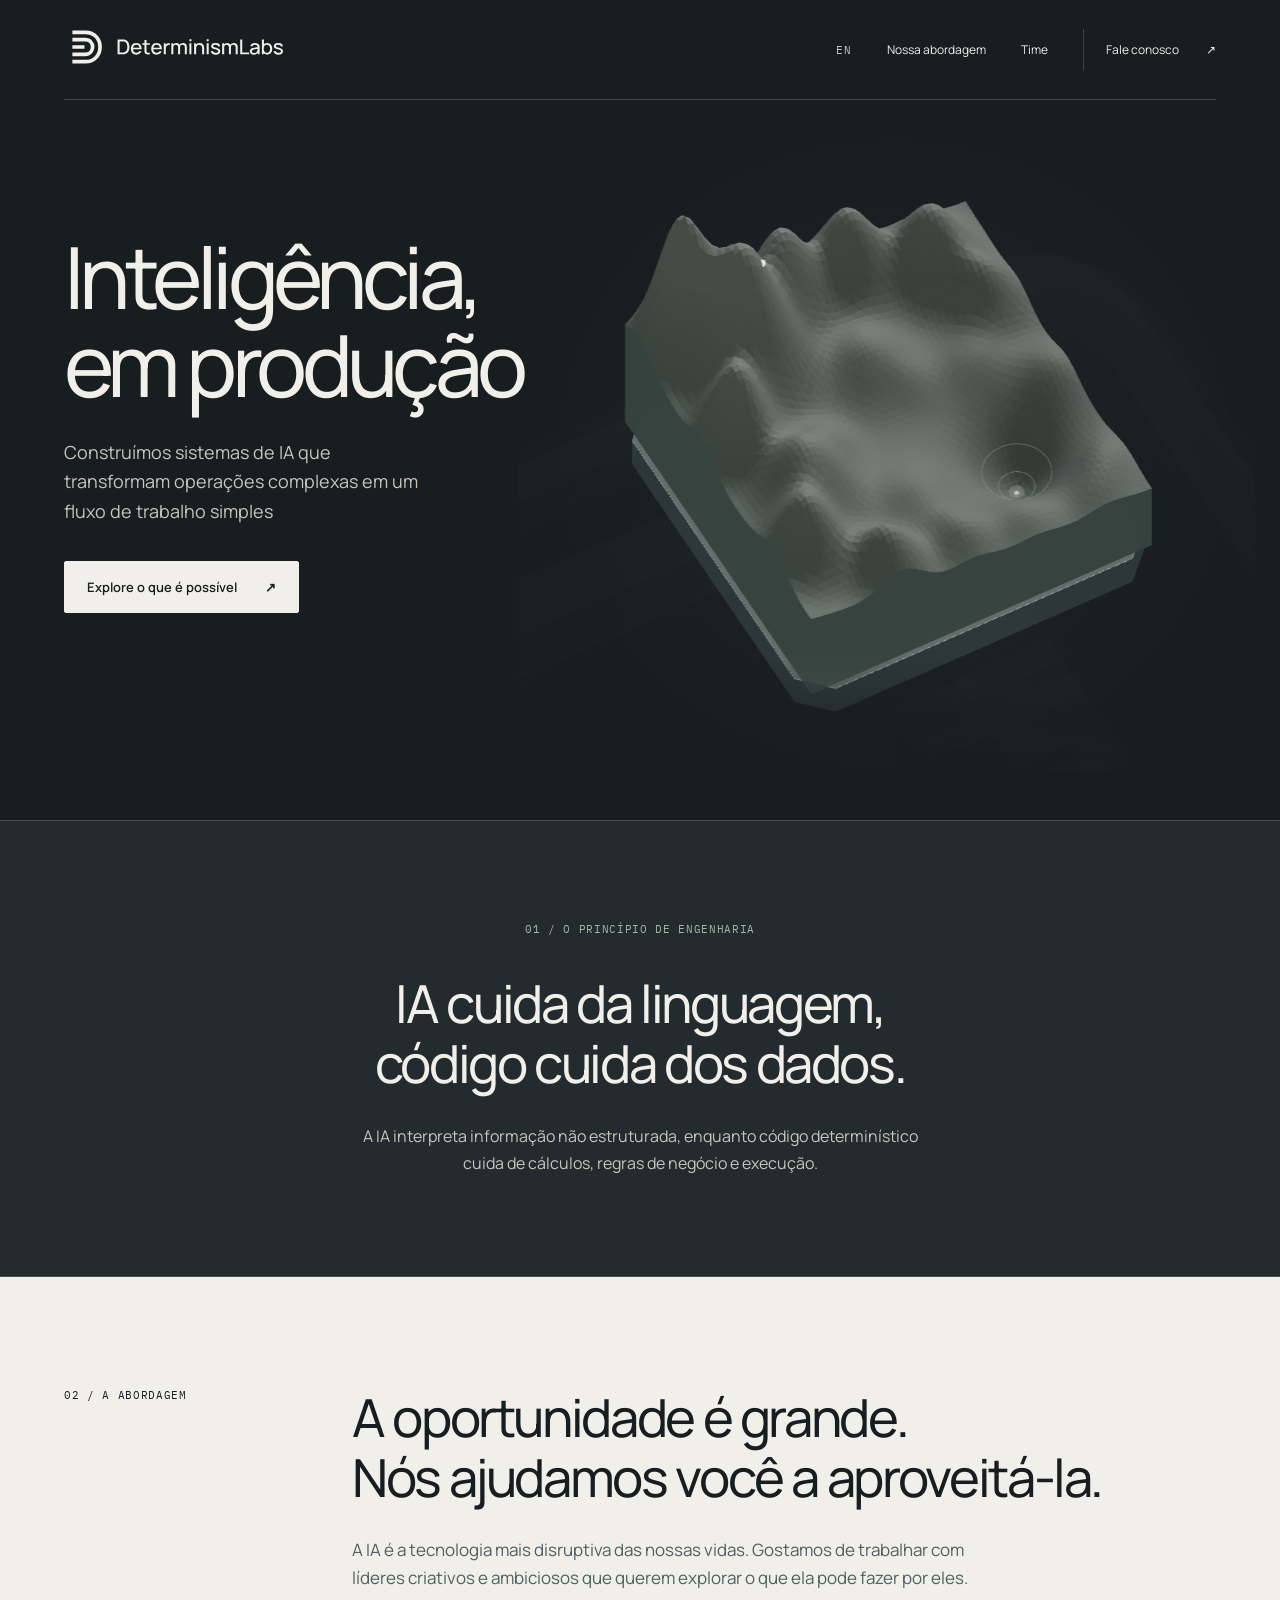
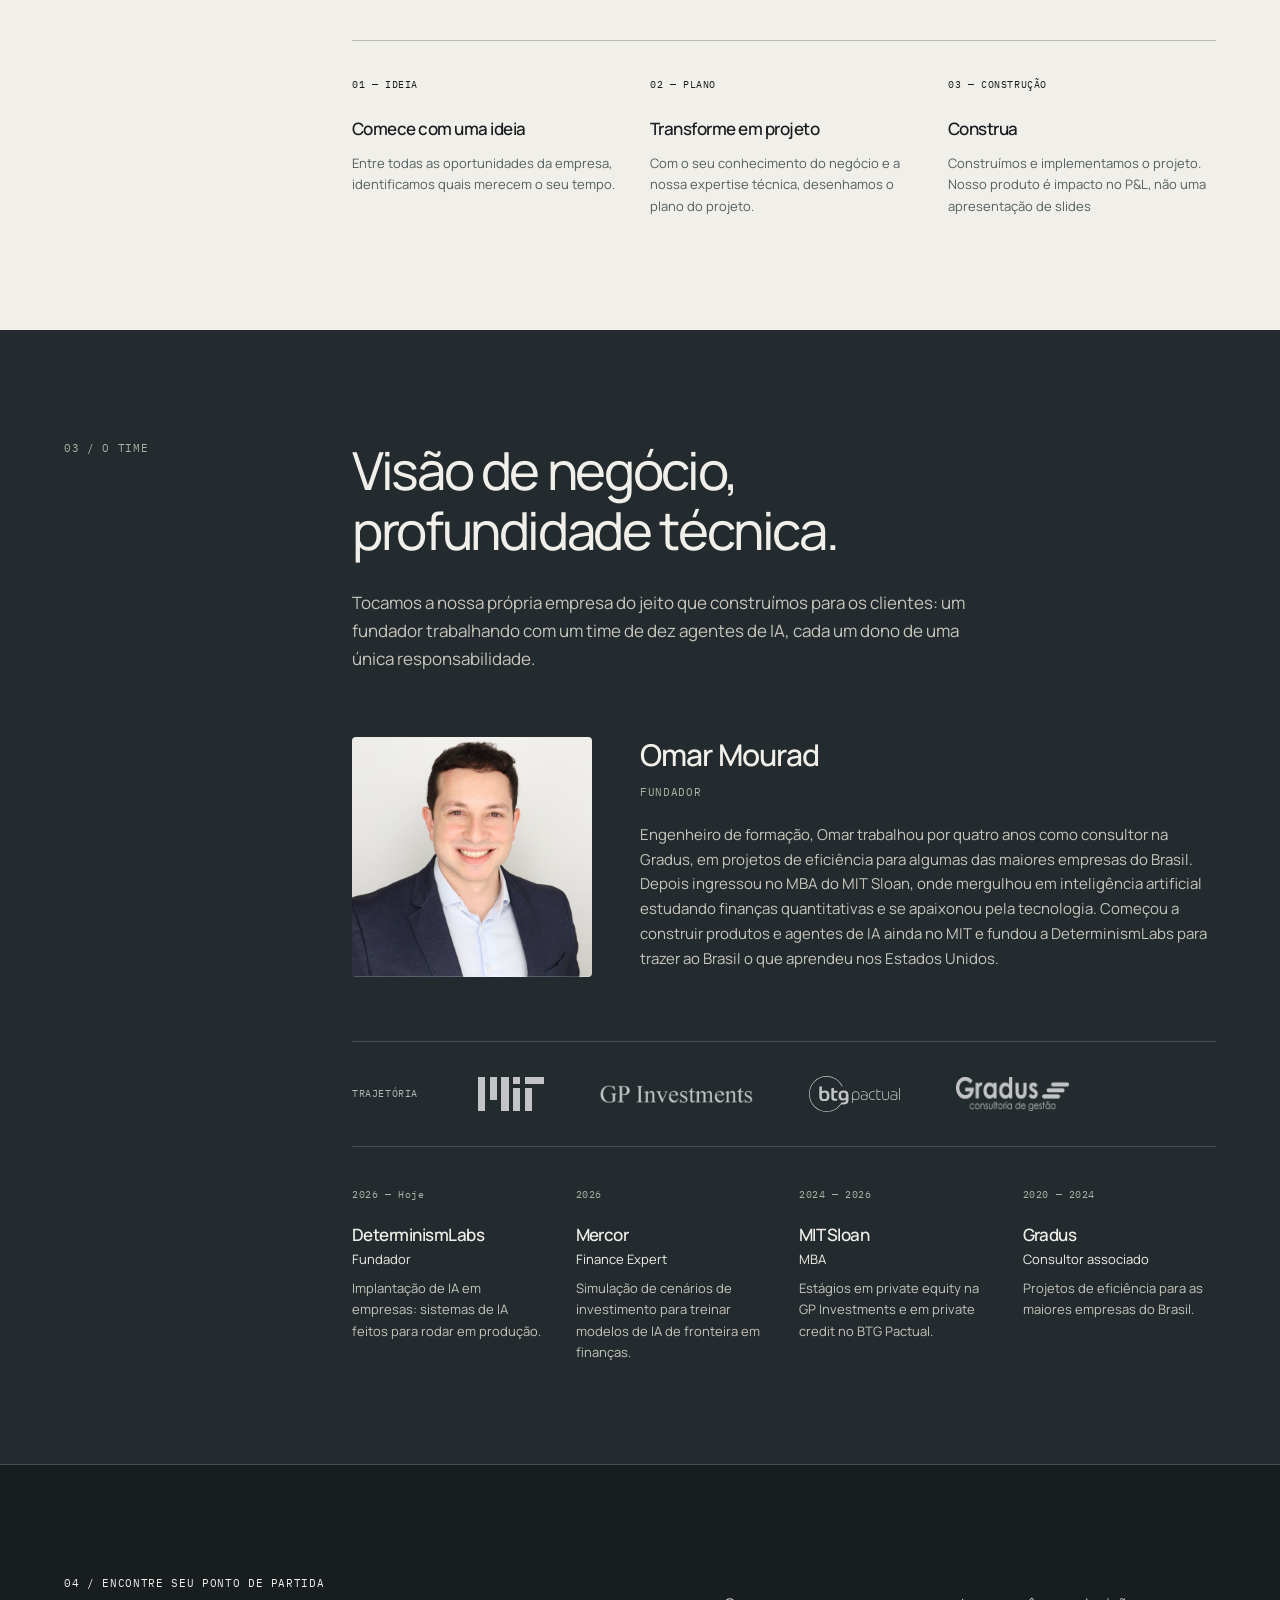
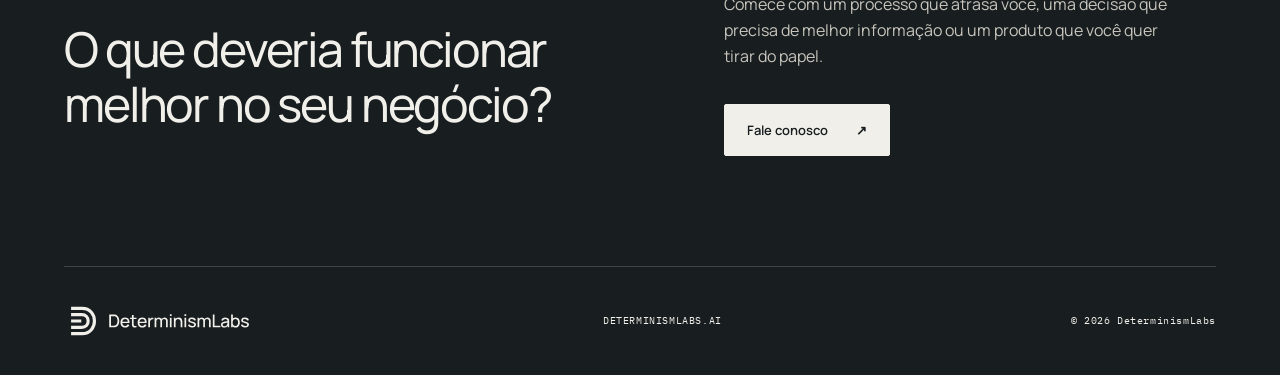
==== pt/index.html @ 41a6fe93 "Remove model provider names from the Mercor entry Co-Authored-By: Claude Opus 5.5 <noreply@anthropic" ====
<!doctype html><html lang="pt-BR"><head><meta charset="utf-8"><meta name="viewport" content="width=device-width,initial-scale=1"><meta http-equiv="Content-Security-Policy" content="default-src 'self'; script-src 'self'; style-src 'self'; img-src 'self' data:; font-src 'self'; connect-src 'self' https://api.web3forms.com; form-action 'self' https://api.web3forms.com; base-uri 'none'; object-src 'none'; frame-ancestors 'none'"><meta name="referrer" content="strict-origin-when-cross-origin"><title>DeterminismLabs</title><meta name="description" content="A DeterminismLabs constrói sistemas de IA que transformam operações complexas em um fluxo de trabalho simples."><link rel="icon" href="../assets/logos/favicon.svg"><link rel="stylesheet" href="../assets/brand.css"><link rel="stylesheet" href="../assets/concept.css"><link rel="stylesheet" href="../assets/contact.css"><link rel="canonical" href="https://determinismlabs.ai/pt/"><link rel="alternate" hreflang="en" href="https://determinismlabs.ai/"><link rel="alternate" hreflang="pt-BR" href="https://determinismlabs.ai/pt/"><link rel="alternate" hreflang="x-default" href="https://determinismlabs.ai/"><script src="../assets/lang.js"></script></head><body>
<a href="#main" class="skip">Pular para o conteúdo</a><header class="nav"><a href="/pt/" aria-label="Página inicial da DeterminismLabs"><img class="logo" src="../assets/logos/wordmark-chalk.svg" alt="DeterminismLabs"></a><nav aria-label="Principal"><a href="/" class="lang" data-lang="en" hreflang="en" lang="en" aria-label="English">EN</a><a href="#approach">Nossa abordagem</a><a href="#team">Time</a><a href="mailto:contact@determinismlabs.ai" class="nav-cta" data-contact-open>Fale conosco <span>↗</span></a></nav></header>
<main id="main"><section class="hero"><div class="hero-copy"><h1>Inteligência,<br>em produção</h1><p>Construímos sistemas de IA que transformam operações complexas em um fluxo de trabalho simples</p><a class="button" href="#approach">Explore o que é possível <span>↗</span></a></div><div class="sculpture"><canvas id="system" role="img" aria-label="Uma máquina integrada, com estrutura contínua, coletor compartilhado e canais em camadas, se abre em três demonstrações de processamento: um caminho contínuo de descida por uma cadeia de montanhas densa até uma bacia mínima rebaixada e destacada, três entradas combinadas em um resultado e quatro registros validados em três registros prontos e uma exceção para revisão. O tour de 35 segundos se repete continuamente."></canvas><noscript><img src="../assets/system-poster.svg" alt="Sistema conectado de caminhos aninhados" class="poster"></noscript></div></section>
<section class="principle" id="principle"><div class="eyebrow">01 / O princípio de engenharia</div><h2>IA cuida da linguagem,<br>código cuida dos dados.</h2><p>A IA interpreta informação não estruturada, enquanto código determinístico cuida de cálculos, regras de negócio e execução.</p></section>
<section class="intro" id="approach"><div class="eyebrow">02 / A abordagem</div><div><h2>A oportunidade é grande.<br>Nós ajudamos você a aproveitá-la.</h2><p>A IA é a tecnologia mais disruptiva das nossas vidas. Gostamos de trabalhar com líderes criativos e ambiciosos que querem explorar o que ela pode fazer por eles.</p><div class="steps"><article><span class="mono">01 — IDEIA</span><h3>Comece com uma ideia</h3><p>Entre todas as oportunidades da empresa, identificamos quais merecem o seu tempo.</p></article><article><span class="mono">02 — PLANO</span><h3>Transforme em projeto</h3><p>Com o seu conhecimento do negócio e a nossa expertise técnica, desenhamos o plano do projeto.</p></article><article><span class="mono">03 — CONSTRUÇÃO</span><h3>Construa</h3><p>Construímos e implementamos o projeto. Nosso produto é impacto no P&amp;L, não uma apresentação de slides</p></article></div></div></section>

<section class="team" id="team"><div class="eyebrow">03 / O time</div><div><h2>Visão de negócio,<br>profundidade técnica.</h2><p class="team-lead">Tocamos a nossa própria empresa do jeito que construímos para os clientes: um fundador trabalhando com um time de dez agentes de IA, cada um dono de uma única responsabilidade.</p><div class="founder"><img src="../assets/team/omar-mourad.jpg" alt="Foto de Omar Mourad" width="640" height="640" loading="lazy"><div><h3>Omar Mourad</h3><span class="mono">Fundador</span><p>Engenheiro de formação, Omar trabalhou por quatro anos como consultor na Gradus, em projetos de eficiência para algumas das maiores empresas do Brasil. Depois ingressou no MBA do MIT Sloan, onde mergulhou em inteligência artificial estudando finanças quantitativas e se apaixonou pela tecnologia. Começou a construir produtos e agentes de IA ainda no MIT e fundou a DeterminismLabs para trazer ao Brasil o que aprendeu nos Estados Unidos.</p></div></div><div class="logos"><span class="mono">Trajetória</span><img class="mit" src="../assets/team/mit.svg" alt="MIT" loading="lazy"><img class="gp" src="../assets/team/gp-investments.png" alt="GP Investments" loading="lazy"><img class="btg" src="../assets/team/btg-pactual.svg" alt="BTG Pactual" loading="lazy"><img class="gradus" src="../assets/team/gradus.png" alt="Gradus" loading="lazy"></div><ol class="career"><li><span class="mono">2026 — Hoje</span><h4>DeterminismLabs</h4><span class="role">Fundador</span><p>Implantação de IA em empresas: sistemas de IA feitos para rodar em produção.</p></li><li><span class="mono">2026</span><h4>Mercor</h4><span class="role">Finance Expert</span><p>Simulação de cenários de investimento para treinar modelos de IA de fronteira em finanças.</p></li><li><span class="mono">2024 — 2026</span><h4>MIT Sloan</h4><span class="role">MBA</span><p>Estágios em private equity na GP Investments e em private credit no BTG Pactual.</p></li><li><span class="mono">2020 — 2024</span><h4>Gradus</h4><span class="role">Consultor associado</span><p>Projetos de eficiência para as maiores empresas do Brasil.</p></li></ol></div></section>
<section class="opportunity" id="opportunity"><div><div class="eyebrow">04 / Encontre seu ponto de partida</div><h2>O que deveria funcionar<br>melhor no seu negócio?</h2></div><div><p>Comece com um processo que atrasa você, uma decisão que precisa de melhor informação ou um produto que você quer tirar do papel.</p><a class="button" href="mailto:contact@determinismlabs.ai" data-contact-open>Fale conosco <span>↗</span></a></div></section></main>
<dialog id="contact" class="contact" aria-labelledby="contact-title"><div class="contact-inner"><div class="contact-head"><div><span class="eyebrow">Fale conosco</span><h2 id="contact-title">Conte o que deveria<br>funcionar melhor.</h2></div><button type="button" class="contact-close" data-contact-close aria-label="Fechar">×</button></div><p>Descreva o processo, a decisão ou o produto que você tem em mente. Respondemos de contact@determinismlabs.ai em até dois dias úteis.</p><form action="https://api.web3forms.com/submit" method="POST" novalidate data-sending="Enviando…" data-error="Algo deu errado. Escreva diretamente para contact@determinismlabs.ai."><input type="hidden" name="access_key" value="a11fddf4-00a5-453a-812e-54a4db5dd188"><input type="hidden" name="subject" value="Nova mensagem do site determinismlabs.ai"><input type="hidden" name="from_name" value="Site DeterminismLabs"><input type="hidden" name="language" value="pt-BR"><input class="hp" type="text" name="botcheck" tabindex="-1" autocomplete="off" aria-hidden="true"><div class="row"><label><span class="mono">Nome</span><input type="text" name="name" required autocomplete="name" placeholder="Seu nome"></label><label><span class="mono">E-mail</span><input type="email" name="email" required autocomplete="email" placeholder="voce@empresa.com"></label></div><label><span class="mono">Empresa</span><input type="text" name="company" required autocomplete="organization" placeholder="Empresa"></label><label><span class="mono">Mensagem</span><textarea name="message" required placeholder="O que deveria funcionar melhor no seu negócio?"></textarea></label><p class="contact-status" role="status" aria-live="polite"></p><div class="contact-actions"><button type="submit" class="button">Enviar mensagem <span>↗</span></button><span class="contact-alt">ou escreva para <a href="mailto:contact@determinismlabs.ai">contact@determinismlabs.ai</a></span></div></form><div class="contact-done"><p>Obrigado. Sua mensagem está a caminho de contact@determinismlabs.ai e responderemos em até dois dias úteis.</p><button type="button" class="button" data-contact-close>Fechar <span>↗</span></button></div></div></dialog>
<footer><img src="../assets/logos/wordmark-chalk.svg" alt="DeterminismLabs" class="logo"><div class="mono">DETERMINISMLABS.AI</div><span class="mono">© 2026 DeterminismLabs</span></footer><script src="../assets/motion-timeline.js"></script><script src="../assets/motion-process.js"></script><script src="../assets/motion-renderer.js"></script><script src="../assets/motion.js"></script><script src="../assets/contact.js"></script></body></html>
---- assets/brand.css ----
@font-face{font-family:Manrope;src:url(fonts/Manrope.ttf) format('truetype');font-weight:200 800;font-display:swap}@font-face{font-family:'IBM Plex Mono';src:url(fonts/IBMPlexMono-Regular.ttf) format('truetype');font-weight:400;font-display:swap}
:root{--graphite:#181d20;--carbon:#242b2e;--chalk:#f0efe9;--stone:#c7c5bc;--sage:#a7b4a4;--muted:#aeb6b6;--line:rgba(240,239,233,.18)}*{box-sizing:border-box}html{scroll-behavior:smooth}body{margin:0;font-family:Manrope,Arial,sans-serif}a{color:inherit}button,input{font:inherit}button,a{-webkit-tap-highlight-color:transparent}button{cursor:pointer}button:focus-visible,a:focus-visible,input:focus-visible{outline:2px solid #a7b4a4;outline-offset:5px}.mono,.eyebrow{font-family:'IBM Plex Mono',monospace;font-size:11px;line-height:1.5;letter-spacing:.06em}.eyebrow{text-transform:uppercase}p{line-height:1.65}.muted{color:var(--muted)}.logo{width:225px;height:auto}.button{display:inline-flex;align-items:center;justify-content:space-between;gap:28px;text-decoration:none;padding:16px 22px;background:var(--chalk);color:var(--graphite);border:1px solid var(--chalk);border-radius:2px;font-size:13px;font-weight:600}.button.outline{background:transparent;color:inherit;border-color:var(--line)}.button:hover{background:var(--sage);color:var(--graphite)}.skip{position:absolute;left:16px;top:-100px;z-index:50;background:var(--chalk);color:var(--graphite);padding:16px}.skip:focus{top:12px}@media(prefers-reduced-motion:reduce){html{scroll-behavior:auto}*,*:before,*:after{animation:none!important;transition:none!important}}
---- assets/concept.css ----
body{background:var(--graphite);color:var(--chalk)}.nav{height:100px;margin:0 5%;display:flex;align-items:center;justify-content:space-between;border-bottom:1px solid var(--line);gap:20px}.nav nav{display:flex;align-items:center;gap:35px;font-size:12px}.nav a{text-decoration:none}.nav-cta{padding:12px 0 12px 22px;border-left:1px solid var(--line)}.nav-cta span{margin-left:25px}.hero{position:relative;min-height:720px;display:grid;grid-template-columns:44% 56%;padding:0 5%}.hero-copy{padding-top:100px;z-index:2;pointer-events:none}.hero-copy a{pointer-events:auto}h1{font-size:clamp(60px,6.7vw,106px);line-height:1.03;font-weight:450;letter-spacing:-.065em;margin:33px 0 28px}.hero-copy p{font-size:18px;max-width:365px;color:var(--stone);margin:0 0 34px}.sculpture{position:relative;min-width:0;height:690px;margin-right:-6%;margin-left:-8%;align-self:center}canvas{width:100%;height:100%;display:block}.poster{width:100%;position:absolute;inset:0}.intro{padding:110px 5% 100px;background:var(--chalk);color:var(--graphite);display:grid;grid-template-columns:25% 75%;gap:0}.intro h2,.section-top h2,.principle h2,.opportunity h2{font-size:clamp(36px,4.1vw,60px);line-height:1.15;letter-spacing:-.045em;font-weight:450;margin:0}.intro>div>p{max-width:650px;color:#535e60;font-size:17px;margin:28px 0 48px}.steps{display:grid;grid-template-columns:repeat(3,1fr);gap:30px;border-top:1px solid #b8bcb7;padding-top:30px}.steps h3{font-size:17px;font-weight:550;margin:24px 0 12px;letter-spacing:-.03em}.steps p{font-size:13px;color:#535e60}.steps .mono{font-size:10px}.possibilities{padding:100px 5%;}.section-top{display:grid;grid-template-columns:25% 75%;margin-bottom:70px}.usecases{display:grid;grid-template-columns:repeat(3,1fr)}.usecases article{padding:0 36px;border-left:1px solid var(--line)}.usecases article:first-child{padding-left:0;border:0}.usecases h3{font-size:36px;font-weight:450;letter-spacing:-.045em;line-height:1.15;margin:36px 0 20px}.usecases p{font-size:15px;color:var(--stone);max-width:290px}.example{border-top:1px solid var(--line);padding-top:24px;margin-top:35px}.example .mono{font-size:10px;color:var(--sage)}.example p{font-size:12px}.principle{padding:100px 15%;text-align:center;background:var(--carbon);border-top:1px solid var(--line);border-bottom:1px solid var(--line)}.principle .eyebrow{margin-bottom:35px;color:var(--sage)}.principle p{max-width:580px;margin:30px auto 0;color:var(--stone)}.opportunity{padding:110px 5%;display:grid;grid-template-columns:1.2fr 1fr;gap:70px}.opportunity h2{font-size:48px;margin-top:30px}.opportunity p{color:var(--stone);max-width:460px}.opportunity .button{margin-top:18px}footer{margin:0 5%;padding:35px 0;display:flex;justify-content:space-between;align-items:center;border-top:1px solid var(--line)}footer .mono{font-size:10px}footer a{text-decoration:none}footer .logo{width:190px}@media(min-width:1500px){.hero{min-height:840px}.sculpture{height:800px}.hero-copy{padding-top:150px}}@media(max-width:900px){.nav nav{gap:20px}.nav nav>a:not(.nav-cta):not(.lang){display:none}.hero{min-height:0;grid-template-columns:1fr;padding-top:45px;padding-bottom:20px}.hero-copy{padding-top:10px}.hero-copy p{max-width:450px}.sculpture{margin:-15px -5% 0;height:580px}.hero-copy h1{font-size:76px}.intro,.section-top{grid-template-columns:1fr;gap:35px}.steps{gap:24px}.opportunity{gap:35px}.opportunity h2{font-size:38px}.usecases article{padding:0 22px}}@media(max-width:600px){.nav{height:80px}.nav .logo{width:180px}.nav-cta{font-size:10px;padding-left:12px}.nav-cta span{display:none}.hero{padding-top:35px}.hero-copy h1{font-size:60px;margin-top:26px}.hero-copy p{font-size:17px;max-width:340px}.sculpture{height:460px;margin-top:15px}.intro,.possibilities,.principle,.opportunity{padding:65px 6%}.steps,.usecases,.opportunity{grid-template-columns:1fr}.steps article{border-bottom:1px solid #c7c5bc;padding-bottom:15px}.usecases article,.usecases article:first-child{padding:35px 0;border-left:0;border-top:1px solid var(--line)}.usecases h3{margin-top:22px}.usecases p{max-width:100%}.example{margin-top:20px}.section-top{margin-bottom:40px}.principle{text-align:left}.opportunity h2{font-size:38px}.opportunity{gap:15px}footer{flex-wrap:wrap;gap:25px}footer>.mono{display:none}}
@media(max-width:600px){.hero-copy h1{font-size:clamp(46px,15vw,60px)}}@media(max-width:360px){.nav .logo{width:150px}.nav{gap:10px}.nav-cta{padding-left:10px}}



.nav .lang{font-family:"IBM Plex Mono",monospace;font-size:11px;letter-spacing:.08em;color:var(--stone);padding:6px 0}.nav .lang:hover{color:var(--chalk)}

.team{padding:110px 5% 100px;background:var(--carbon);display:grid;grid-template-columns:25% 75%;border-bottom:1px solid var(--line)}.team>.eyebrow{color:var(--sage)}.team h2{font-size:clamp(36px,4.1vw,60px);line-height:1.15;letter-spacing:-.045em;font-weight:450;margin:0}.team-lead{max-width:650px;color:var(--stone);font-size:17px;margin:28px 0 64px}.founder{display:grid;grid-template-columns:240px 1fr;gap:48px;align-items:start}.founder img{width:100%;height:auto;aspect-ratio:1;object-fit:cover;border-radius:4px;display:block}.founder h3{font-size:30px;font-weight:550;letter-spacing:-.03em;margin:0 0 6px;line-height:1.2}.founder .mono{color:var(--sage);text-transform:uppercase}.founder p{color:var(--stone);font-size:15px;max-width:620px;margin:22px 0 0}.logos{display:flex;align-items:center;gap:56px;flex-wrap:wrap;margin-top:64px;padding:34px 0;border-top:1px solid var(--line);border-bottom:1px solid var(--line)}.logos .mono{color:var(--muted);text-transform:uppercase;font-size:10px;margin-right:4px}.logos img{display:block;width:auto;filter:brightness(0) invert(1);opacity:.72;transition:opacity .2s}.logos img:hover{opacity:1}.logos .mit{height:34px}.logos .gp{height:18px}.logos .btg{height:36px}.logos .gradus{height:34px}.career{display:grid;grid-template-columns:repeat(4,1fr);gap:30px;list-style:none;margin:0;padding:34px 0 0}.career .mono{font-size:10px;color:var(--sage)}.career h4{font-size:17px;font-weight:550;letter-spacing:-.03em;margin:20px 0 4px}.career .role{display:block;font-size:13px;color:var(--chalk);margin-bottom:10px}.career p{font-size:13px;color:var(--stone);margin:0}
@media(max-width:900px){.team{grid-template-columns:1fr;gap:35px}.career{grid-template-columns:repeat(2,1fr)}.founder{grid-template-columns:200px 1fr;gap:32px}}
@media(max-width:600px){.team{padding:65px 6%}.team-lead{margin-bottom:40px}.founder{grid-template-columns:1fr;gap:24px}.founder img{width:180px}.logos{gap:28px 36px;margin-top:44px}.logos .mono{width:100%}.career{grid-template-columns:1fr;gap:0}.career li{border-bottom:1px solid var(--line);padding:18px 0}.career h4{margin-top:12px}}
---- assets/contact.css ----
.contact{border:1px solid var(--line);border-radius:2px;padding:0;background:var(--carbon);color:var(--chalk);width:min(560px,calc(100vw - 32px));max-height:calc(100vh - 32px);overflow:auto}
.contact::backdrop{background:rgba(24,29,32,.78);backdrop-filter:blur(2px)}
.contact-inner{padding:36px 40px 32px}
.contact-head{display:flex;justify-content:space-between;align-items:flex-start;gap:20px;margin-bottom:8px}
.contact h2{font-size:clamp(26px,3vw,32px);line-height:1.15;letter-spacing:-.045em;font-weight:450;margin:10px 0 8px}
.contact-inner>p{color:var(--stone);font-size:14px;margin:0 0 20px;max-width:420px}
.contact-close{background:transparent;border:1px solid var(--line);color:var(--chalk);width:40px;height:40px;border-radius:2px;font-size:18px;line-height:1;flex:none}
.contact-close:hover{background:var(--chalk);color:var(--graphite)}
.contact form{display:grid;gap:14px}
.contact .row{display:grid;grid-template-columns:1fr 1fr;gap:18px}
.contact label{display:grid;gap:8px}
.contact label .mono{font-size:10px;color:var(--stone);text-transform:uppercase}
.contact input,.contact textarea{width:100%;background:var(--graphite);color:var(--chalk);border:1px solid var(--line);border-radius:2px;padding:12px 14px;font-size:15px}
.contact textarea{min-height:110px;resize:vertical;font-family:inherit}
.contact input::placeholder,.contact textarea::placeholder{color:#7d8687}
.contact input:focus,.contact textarea:focus{border-color:var(--sage);outline:none}
.contact .hp{position:absolute;left:-9999px;width:1px;height:1px;overflow:hidden}
.contact-actions{display:flex;justify-content:space-between;align-items:center;gap:20px;flex-wrap:wrap;margin-top:6px}
.contact-actions .button{gap:40px}
.contact-actions .button[disabled]{opacity:.6;cursor:wait}
.contact-alt{font-size:12px;color:var(--stone)}
.contact-alt a{color:var(--chalk)}
.contact-status{font-size:14px;line-height:1.5;margin:0;min-height:1.5em}
.contact-status.error{color:#e8a598}
.contact-done{display:none}
.contact.is-done form,.contact.is-done .contact-inner>p{display:none}
.contact.is-done .contact-done{display:block}
.contact-done p{color:var(--stone);font-size:16px;max-width:420px;margin:0 0 30px}
@media(max-width:600px){.contact-inner{padding:30px 22px 26px}.contact .row{grid-template-columns:1fr}.contact-actions{flex-direction:column;align-items:stretch}.contact-actions .button{justify-content:space-between}}
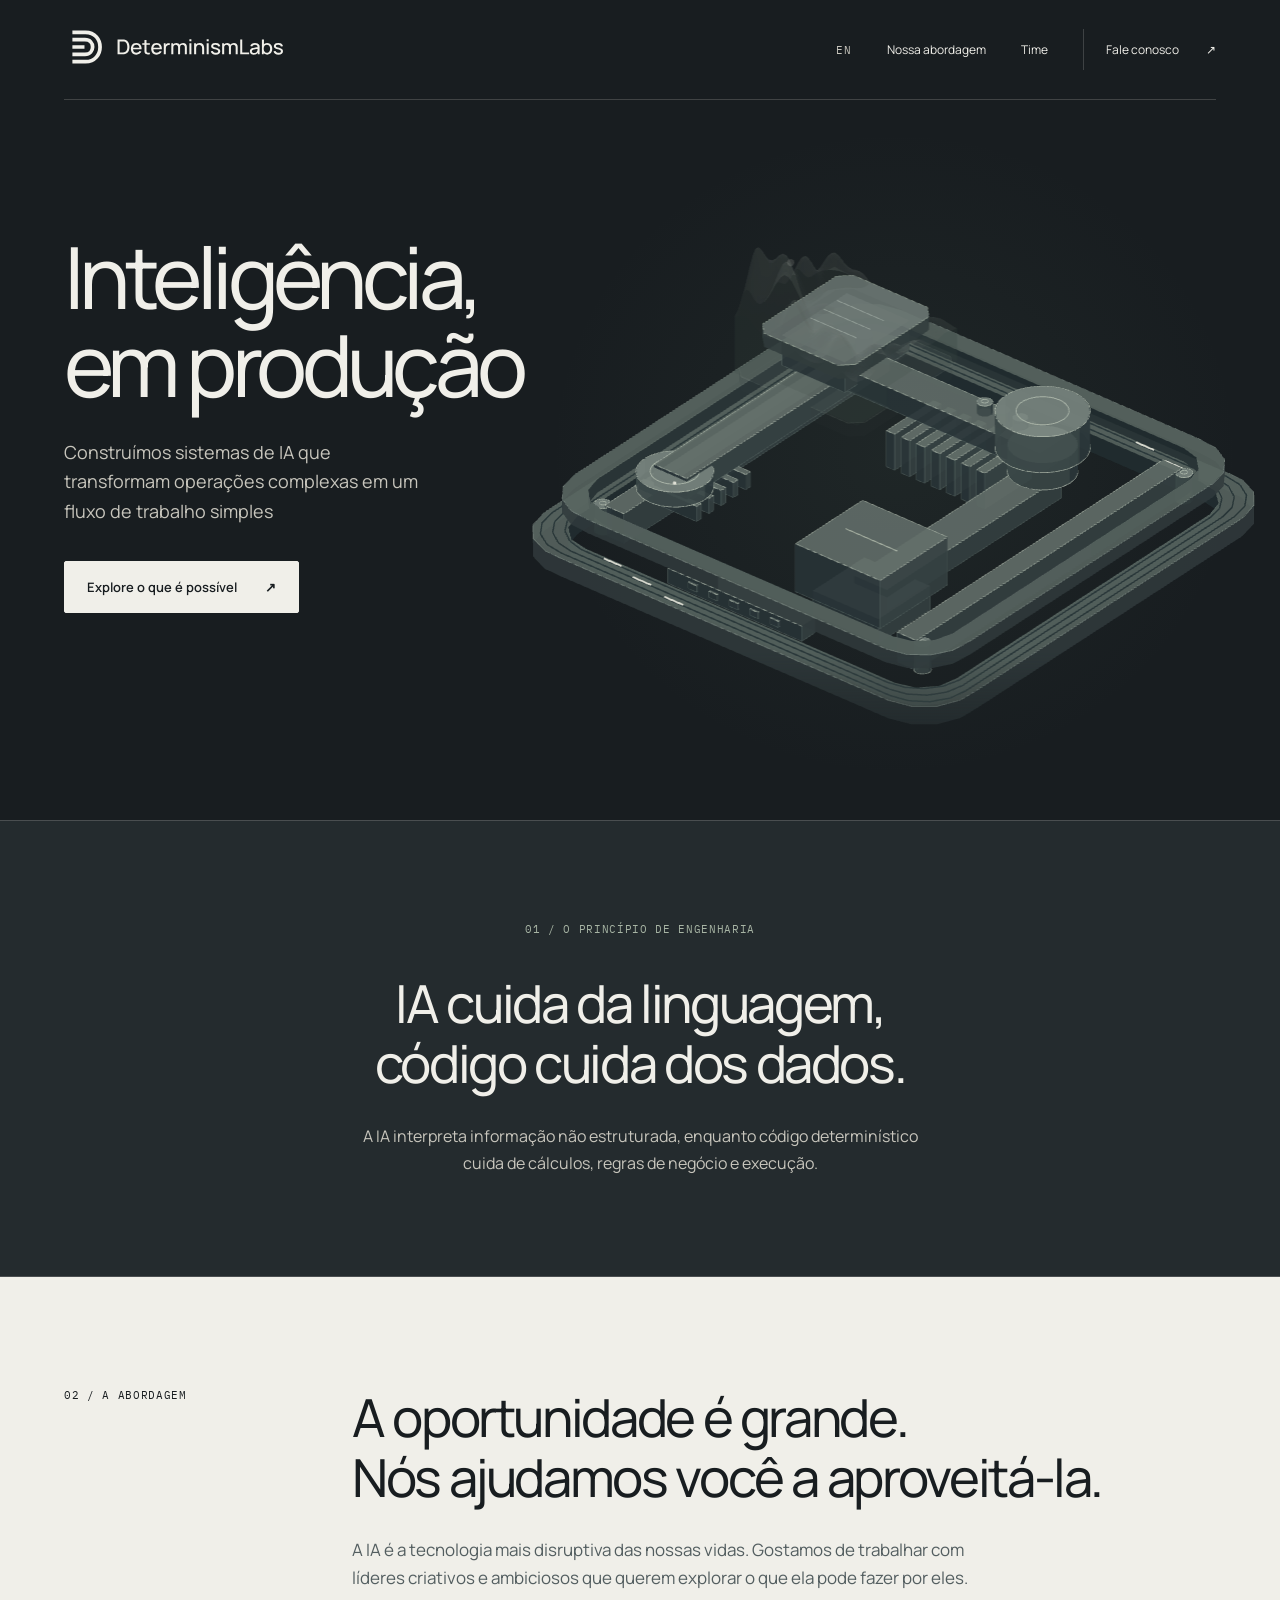
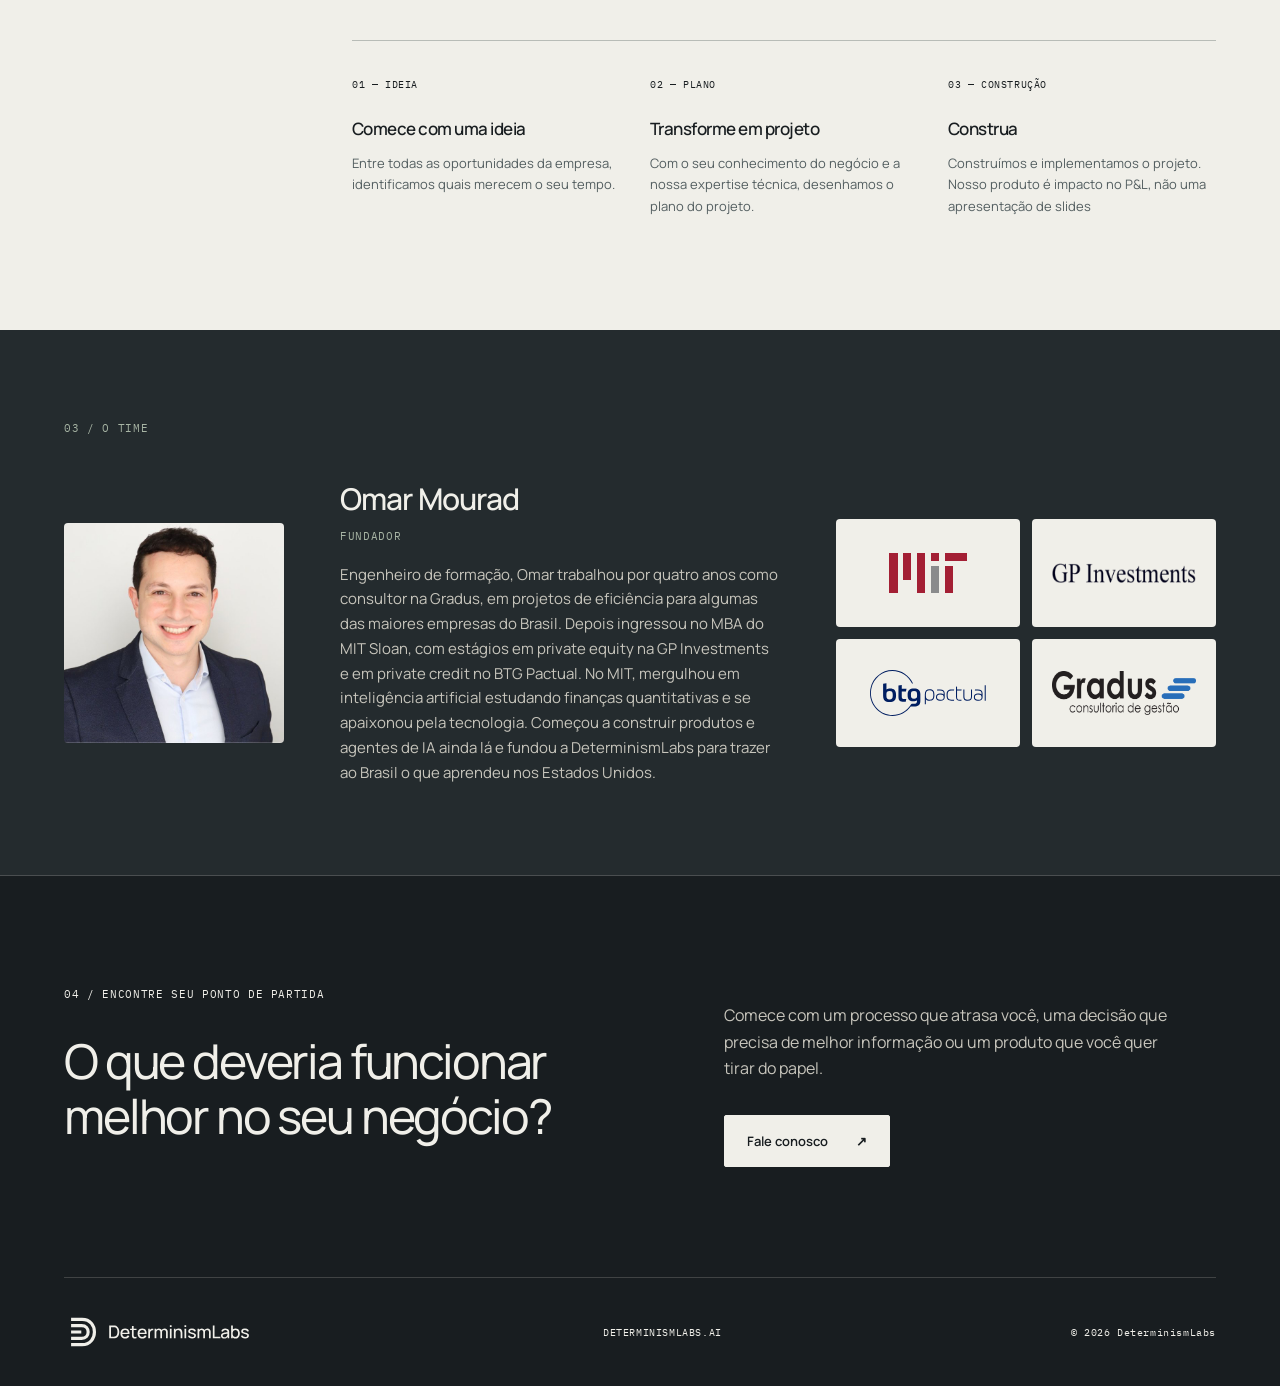
==== commit 2c9ac03a: "Make team section compact: color logos beside the bio, drop timeline and headline Co-Authored-By: Cl" ====
--- a/pt/index.html
+++ b/pt/index.html
@@ -4,7 +4,7 @@
 <section class="principle" id="principle"><div class="eyebrow">01 / O princípio de engenharia</div><h2>IA cuida da linguagem,<br>código cuida dos dados.</h2><p>A IA interpreta informação não estruturada, enquanto código determinístico cuida de cálculos, regras de negócio e execução.</p></section>
 <section class="intro" id="approach"><div class="eyebrow">02 / A abordagem</div><div><h2>A oportunidade é grande.<br>Nós ajudamos você a aproveitá-la.</h2><p>A IA é a tecnologia mais disruptiva das nossas vidas. Gostamos de trabalhar com líderes criativos e ambiciosos que querem explorar o que ela pode fazer por eles.</p><div class="steps"><article><span class="mono">01 — IDEIA</span><h3>Comece com uma ideia</h3><p>Entre todas as oportunidades da empresa, identificamos quais merecem o seu tempo.</p></article><article><span class="mono">02 — PLANO</span><h3>Transforme em projeto</h3><p>Com o seu conhecimento do negócio e a nossa expertise técnica, desenhamos o plano do projeto.</p></article><article><span class="mono">03 — CONSTRUÇÃO</span><h3>Construa</h3><p>Construímos e implementamos o projeto. Nosso produto é impacto no P&amp;L, não uma apresentação de slides</p></article></div></div></section>
 
-<section class="team" id="team"><div class="eyebrow">03 / O time</div><div><h2>Visão de negócio,<br>profundidade técnica.</h2><p class="team-lead">Tocamos a nossa própria empresa do jeito que construímos para os clientes: um fundador trabalhando com um time de dez agentes de IA, cada um dono de uma única responsabilidade.</p><div class="founder"><img src="../assets/team/omar-mourad.jpg" alt="Foto de Omar Mourad" width="640" height="640" loading="lazy"><div><h3>Omar Mourad</h3><span class="mono">Fundador</span><p>Engenheiro de formação, Omar trabalhou por quatro anos como consultor na Gradus, em projetos de eficiência para algumas das maiores empresas do Brasil. Depois ingressou no MBA do MIT Sloan, onde mergulhou em inteligência artificial estudando finanças quantitativas e se apaixonou pela tecnologia. Começou a construir produtos e agentes de IA ainda no MIT e fundou a DeterminismLabs para trazer ao Brasil o que aprendeu nos Estados Unidos.</p></div></div><div class="logos"><span class="mono">Trajetória</span><img class="mit" src="../assets/team/mit.svg" alt="MIT" loading="lazy"><img class="gp" src="../assets/team/gp-investments.png" alt="GP Investments" loading="lazy"><img class="btg" src="../assets/team/btg-pactual.svg" alt="BTG Pactual" loading="lazy"><img class="gradus" src="../assets/team/gradus.png" alt="Gradus" loading="lazy"></div><ol class="career"><li><span class="mono">2026 — Hoje</span><h4>DeterminismLabs</h4><span class="role">Fundador</span><p>Implantação de IA em empresas: sistemas de IA feitos para rodar em produção.</p></li><li><span class="mono">2026</span><h4>Mercor</h4><span class="role">Finance Expert</span><p>Simulação de cenários de investimento para treinar modelos de IA de fronteira em finanças.</p></li><li><span class="mono">2024 — 2026</span><h4>MIT Sloan</h4><span class="role">MBA</span><p>Estágios em private equity na GP Investments e em private credit no BTG Pactual.</p></li><li><span class="mono">2020 — 2024</span><h4>Gradus</h4><span class="role">Consultor associado</span><p>Projetos de eficiência para as maiores empresas do Brasil.</p></li></ol></div></section>
+<section class="team" id="team"><div class="eyebrow">03 / O time</div><div class="founder"><img class="portrait" src="../assets/team/omar-mourad.jpg" alt="Foto de Omar Mourad" width="640" height="640" loading="lazy"><div class="bio"><h3>Omar Mourad</h3><span class="mono">Fundador</span><p>Engenheiro de formação, Omar trabalhou por quatro anos como consultor na Gradus, em projetos de eficiência para algumas das maiores empresas do Brasil. Depois ingressou no MBA do MIT Sloan, com estágios em private equity na GP Investments e em private credit no BTG Pactual. No MIT, mergulhou em inteligência artificial estudando finanças quantitativas e se apaixonou pela tecnologia. Começou a construir produtos e agentes de IA ainda lá e fundou a DeterminismLabs para trazer ao Brasil o que aprendeu nos Estados Unidos.</p></div><ul class="logos" aria-label="Trajetória"><li><img class="mit" src="../assets/team/mit.svg" alt="MIT" loading="lazy"></li><li><img class="gp" src="../assets/team/gp-investments.png" alt="GP Investments" loading="lazy"></li><li><img class="btg" src="../assets/team/btg-pactual.svg" alt="BTG Pactual" loading="lazy"></li><li><img class="gradus" src="../assets/team/gradus-color.png" alt="Gradus" loading="lazy"></li></ul></div></section>
 <section class="opportunity" id="opportunity"><div><div class="eyebrow">04 / Encontre seu ponto de partida</div><h2>O que deveria funcionar<br>melhor no seu negócio?</h2></div><div><p>Comece com um processo que atrasa você, uma decisão que precisa de melhor informação ou um produto que você quer tirar do papel.</p><a class="button" href="mailto:contact@determinismlabs.ai" data-contact-open>Fale conosco <span>↗</span></a></div></section></main>
 <dialog id="contact" class="contact" aria-labelledby="contact-title"><div class="contact-inner"><div class="contact-head"><div><span class="eyebrow">Fale conosco</span><h2 id="contact-title">Conte o que deveria<br>funcionar melhor.</h2></div><button type="button" class="contact-close" data-contact-close aria-label="Fechar">×</button></div><p>Descreva o processo, a decisão ou o produto que você tem em mente. Respondemos de contact@determinismlabs.ai em até dois dias úteis.</p><form action="https://api.web3forms.com/submit" method="POST" novalidate data-sending="Enviando…" data-error="Algo deu errado. Escreva diretamente para contact@determinismlabs.ai."><input type="hidden" name="access_key" value="a11fddf4-00a5-453a-812e-54a4db5dd188"><input type="hidden" name="subject" value="Nova mensagem do site determinismlabs.ai"><input type="hidden" name="from_name" value="Site DeterminismLabs"><input type="hidden" name="language" value="pt-BR"><input class="hp" type="text" name="botcheck" tabindex="-1" autocomplete="off" aria-hidden="true"><div class="row"><label><span class="mono">Nome</span><input type="text" name="name" required autocomplete="name" placeholder="Seu nome"></label><label><span class="mono">E-mail</span><input type="email" name="email" required autocomplete="email" placeholder="voce@empresa.com"></label></div><label><span class="mono">Empresa</span><input type="text" name="company" required autocomplete="organization" placeholder="Empresa"></label><label><span class="mono">Mensagem</span><textarea name="message" required placeholder="O que deveria funcionar melhor no seu negócio?"></textarea></label><p class="contact-status" role="status" aria-live="polite"></p><div class="contact-actions"><button type="submit" class="button">Enviar mensagem <span>↗</span></button><span class="contact-alt">ou escreva para <a href="mailto:contact@determinismlabs.ai">contact@determinismlabs.ai</a></span></div></form><div class="contact-done"><p>Obrigado. Sua mensagem está a caminho de contact@determinismlabs.ai e responderemos em até dois dias úteis.</p><button type="button" class="button" data-contact-close>Fechar <span>↗</span></button></div></div></dialog>
 <footer><img src="../assets/logos/wordmark-chalk.svg" alt="DeterminismLabs" class="logo"><div class="mono">DETERMINISMLABS.AI</div><span class="mono">© 2026 DeterminismLabs</span></footer><script src="../assets/motion-timeline.js"></script><script src="../assets/motion-process.js"></script><script src="../assets/motion-renderer.js"></script><script src="../assets/motion.js"></script><script src="../assets/contact.js"></script></body></html>
--- a/assets/concept.css
+++ b/assets/concept.css
@@ -5,6 +5,6 @@
 
 .nav .lang{font-family:"IBM Plex Mono",monospace;font-size:11px;letter-spacing:.08em;color:var(--stone);padding:6px 0}.nav .lang:hover{color:var(--chalk)}
 
-.team{padding:110px 5% 100px;background:var(--carbon);display:grid;grid-template-columns:25% 75%;border-bottom:1px solid var(--line)}.team>.eyebrow{color:var(--sage)}.team h2{font-size:clamp(36px,4.1vw,60px);line-height:1.15;letter-spacing:-.045em;font-weight:450;margin:0}.team-lead{max-width:650px;color:var(--stone);font-size:17px;margin:28px 0 64px}.founder{display:grid;grid-template-columns:240px 1fr;gap:48px;align-items:start}.founder img{width:100%;height:auto;aspect-ratio:1;object-fit:cover;border-radius:4px;display:block}.founder h3{font-size:30px;font-weight:550;letter-spacing:-.03em;margin:0 0 6px;line-height:1.2}.founder .mono{color:var(--sage);text-transform:uppercase}.founder p{color:var(--stone);font-size:15px;max-width:620px;margin:22px 0 0}.logos{display:flex;align-items:center;gap:56px;flex-wrap:wrap;margin-top:64px;padding:34px 0;border-top:1px solid var(--line);border-bottom:1px solid var(--line)}.logos .mono{color:var(--muted);text-transform:uppercase;font-size:10px;margin-right:4px}.logos img{display:block;width:auto;filter:brightness(0) invert(1);opacity:.72;transition:opacity .2s}.logos img:hover{opacity:1}.logos .mit{height:34px}.logos .gp{height:18px}.logos .btg{height:36px}.logos .gradus{height:34px}.career{display:grid;grid-template-columns:repeat(4,1fr);gap:30px;list-style:none;margin:0;padding:34px 0 0}.career .mono{font-size:10px;color:var(--sage)}.career h4{font-size:17px;font-weight:550;letter-spacing:-.03em;margin:20px 0 4px}.career .role{display:block;font-size:13px;color:var(--chalk);margin-bottom:10px}.career p{font-size:13px;color:var(--stone);margin:0}
-@media(max-width:900px){.team{grid-template-columns:1fr;gap:35px}.career{grid-template-columns:repeat(2,1fr)}.founder{grid-template-columns:200px 1fr;gap:32px}}
-@media(max-width:600px){.team{padding:65px 6%}.team-lead{margin-bottom:40px}.founder{grid-template-columns:1fr;gap:24px}.founder img{width:180px}.logos{gap:28px 36px;margin-top:44px}.logos .mono{width:100%}.career{grid-template-columns:1fr;gap:0}.career li{border-bottom:1px solid var(--line);padding:18px 0}.career h4{margin-top:12px}}
+.team{padding:90px 5%;background:var(--carbon);border-bottom:1px solid var(--line)}.team>.eyebrow{color:var(--sage);margin-bottom:44px}.founder{display:grid;grid-template-columns:220px minmax(0,1fr) 380px;gap:56px;align-items:center}.portrait{width:100%;height:auto;aspect-ratio:1;object-fit:cover;border-radius:4px;display:block}.bio h3{font-size:30px;font-weight:550;letter-spacing:-.03em;margin:0 0 6px;line-height:1.2}.bio .mono{color:var(--sage);text-transform:uppercase}.bio p{color:var(--stone);font-size:15px;margin:18px 0 0}.logos{display:grid;grid-template-columns:repeat(2,1fr);gap:12px;list-style:none;margin:0;padding:0}.logos li{background:var(--chalk);border-radius:4px;height:108px;display:flex;align-items:center;justify-content:center;padding:0 20px}.logos img{display:block;width:auto;max-width:100%}.logos .mit{height:40px}.logos .gp{height:20px}.logos .btg{height:46px}.logos .gradus{height:44px}
+@media(max-width:1180px){.founder{grid-template-columns:200px minmax(0,1fr);gap:28px 40px}.logos{grid-column:1/-1;grid-template-columns:repeat(4,1fr)}.logos li{height:96px}}
+@media(max-width:600px){.team{padding:65px 6%}.team>.eyebrow{margin-bottom:32px}.founder{grid-template-columns:1fr}.portrait{width:180px}.logos{grid-template-columns:repeat(2,1fr)}.logos li{height:88px}.logos .mit{height:34px}.logos .gp{height:16px}.logos .btg{height:38px}.logos .gradus{height:36px}}
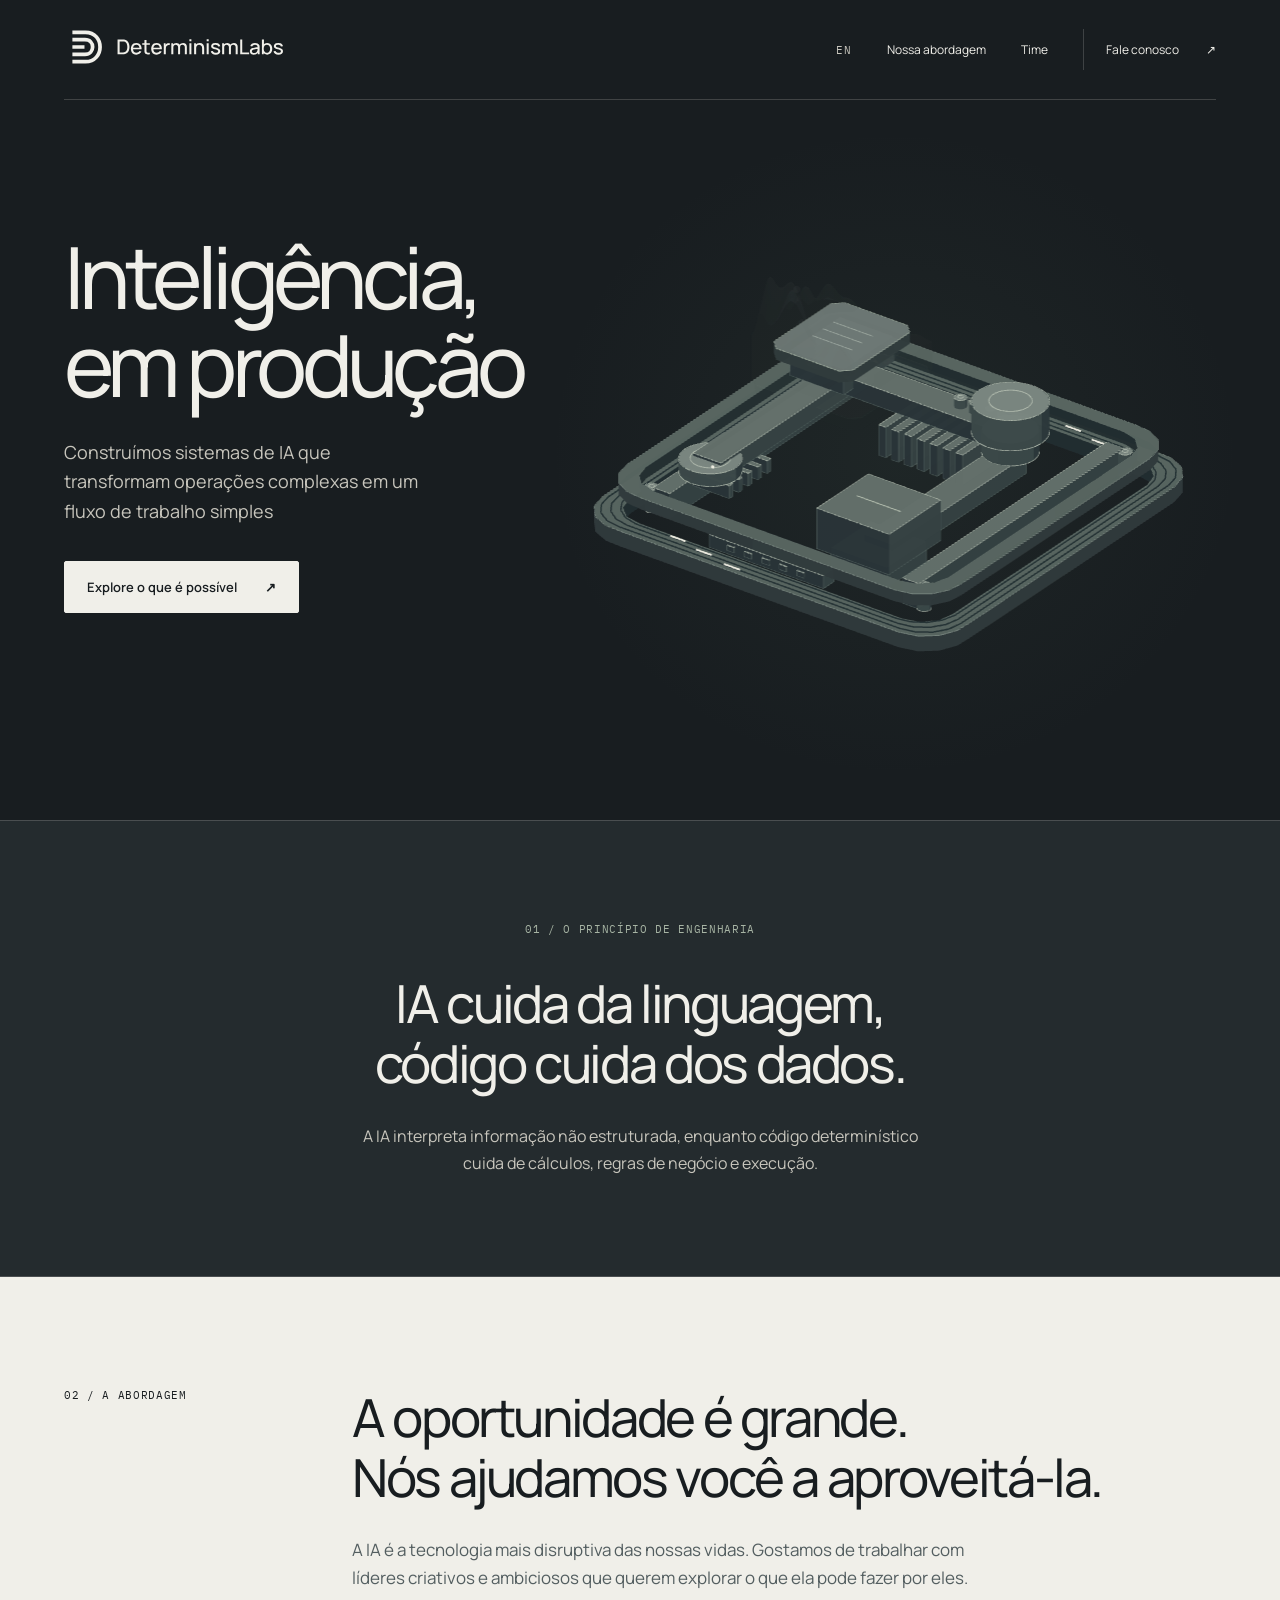
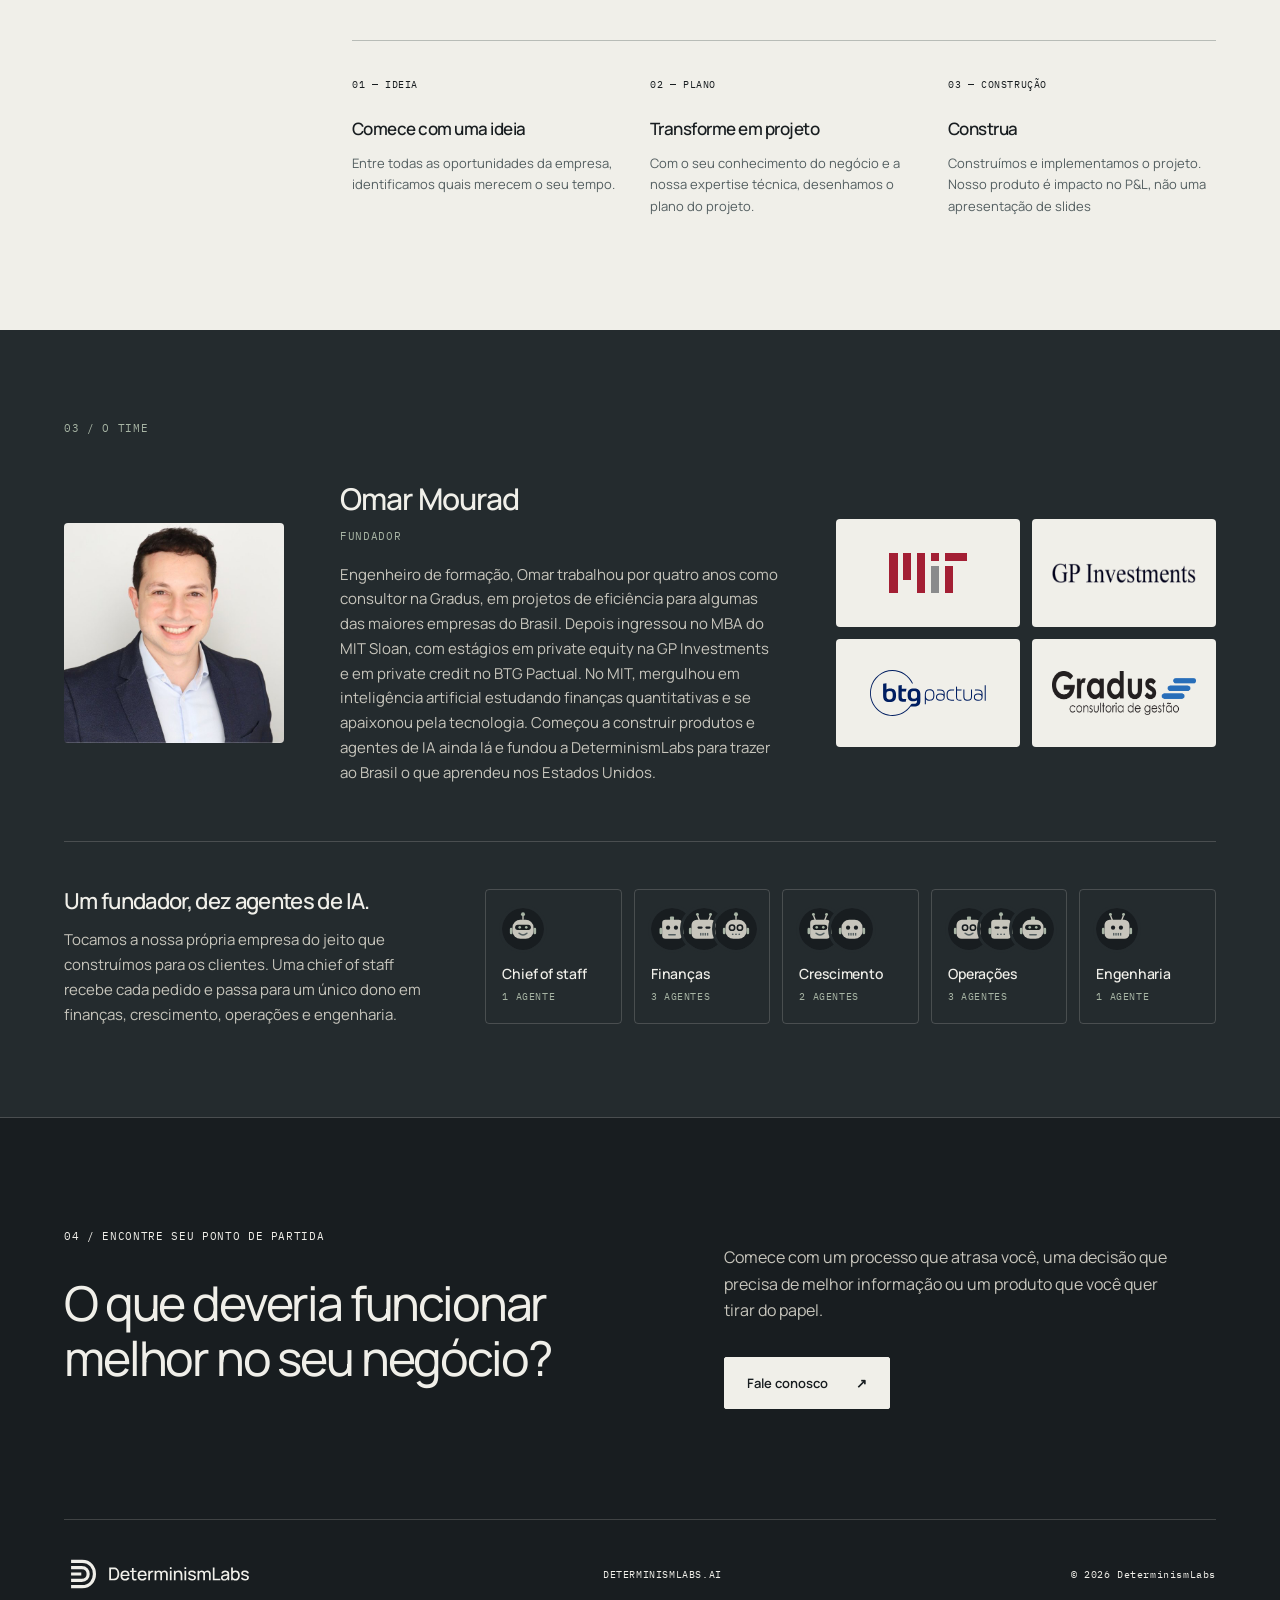
==== commit eb6a15ee: "Add AI agents strip to the team section Co-Authored-By: Claude Opus 5.5 <noreply@anthropic.com>" ====
--- a/pt/index.html
+++ b/pt/index.html
@@ -4,7 +4,7 @@
 <section class="principle" id="principle"><div class="eyebrow">01 / O princípio de engenharia</div><h2>IA cuida da linguagem,<br>código cuida dos dados.</h2><p>A IA interpreta informação não estruturada, enquanto código determinístico cuida de cálculos, regras de negócio e execução.</p></section>
 <section class="intro" id="approach"><div class="eyebrow">02 / A abordagem</div><div><h2>A oportunidade é grande.<br>Nós ajudamos você a aproveitá-la.</h2><p>A IA é a tecnologia mais disruptiva das nossas vidas. Gostamos de trabalhar com líderes criativos e ambiciosos que querem explorar o que ela pode fazer por eles.</p><div class="steps"><article><span class="mono">01 — IDEIA</span><h3>Comece com uma ideia</h3><p>Entre todas as oportunidades da empresa, identificamos quais merecem o seu tempo.</p></article><article><span class="mono">02 — PLANO</span><h3>Transforme em projeto</h3><p>Com o seu conhecimento do negócio e a nossa expertise técnica, desenhamos o plano do projeto.</p></article><article><span class="mono">03 — CONSTRUÇÃO</span><h3>Construa</h3><p>Construímos e implementamos o projeto. Nosso produto é impacto no P&amp;L, não uma apresentação de slides</p></article></div></div></section>
 
-<section class="team" id="team"><div class="eyebrow">03 / O time</div><div class="founder"><img class="portrait" src="../assets/team/omar-mourad.jpg" alt="Foto de Omar Mourad" width="640" height="640" loading="lazy"><div class="bio"><h3>Omar Mourad</h3><span class="mono">Fundador</span><p>Engenheiro de formação, Omar trabalhou por quatro anos como consultor na Gradus, em projetos de eficiência para algumas das maiores empresas do Brasil. Depois ingressou no MBA do MIT Sloan, com estágios em private equity na GP Investments e em private credit no BTG Pactual. No MIT, mergulhou em inteligência artificial estudando finanças quantitativas e se apaixonou pela tecnologia. Começou a construir produtos e agentes de IA ainda lá e fundou a DeterminismLabs para trazer ao Brasil o que aprendeu nos Estados Unidos.</p></div><ul class="logos" aria-label="Trajetória"><li><img class="mit" src="../assets/team/mit.svg" alt="MIT" loading="lazy"></li><li><img class="gp" src="../assets/team/gp-investments.png" alt="GP Investments" loading="lazy"></li><li><img class="btg" src="../assets/team/btg-pactual.svg" alt="BTG Pactual" loading="lazy"></li><li><img class="gradus" src="../assets/team/gradus-color.png" alt="Gradus" loading="lazy"></li></ul></div></section>
+<section class="team" id="team"><div class="eyebrow">03 / O time</div><div class="founder"><img class="portrait" src="../assets/team/omar-mourad.jpg" alt="Foto de Omar Mourad" width="640" height="640" loading="lazy"><div class="bio"><h3>Omar Mourad</h3><span class="mono">Fundador</span><p>Engenheiro de formação, Omar trabalhou por quatro anos como consultor na Gradus, em projetos de eficiência para algumas das maiores empresas do Brasil. Depois ingressou no MBA do MIT Sloan, com estágios em private equity na GP Investments e em private credit no BTG Pactual. No MIT, mergulhou em inteligência artificial estudando finanças quantitativas e se apaixonou pela tecnologia. Começou a construir produtos e agentes de IA ainda lá e fundou a DeterminismLabs para trazer ao Brasil o que aprendeu nos Estados Unidos.</p></div><ul class="logos" aria-label="Trajetória"><li><img class="mit" src="../assets/team/mit.svg" alt="MIT" loading="lazy"></li><li><img class="gp" src="../assets/team/gp-investments.png" alt="GP Investments" loading="lazy"></li><li><img class="btg" src="../assets/team/btg-pactual.svg" alt="BTG Pactual" loading="lazy"></li><li><img class="gradus" src="../assets/team/gradus-color.png" alt="Gradus" loading="lazy"></li></ul></div><div class="agents"><div><h3>Um fundador, dez agentes de IA.</h3><p>Tocamos a nossa própria empresa do jeito que construímos para os clientes. Uma chief of staff recebe cada pedido e passa para um único dono em finanças, crescimento, operações e engenharia.</p></div><ul class="depts" aria-label="Agentes de IA por área"><li><div class="bots"><svg viewBox="0 0 64 64" xmlns="http://www.w3.org/2000/svg" aria-hidden="true" focusable="false"><circle cx="32" cy="32" r="32" fill="#181D20"/><line x1="32" y1="18" x2="32" y2="11" stroke="#C7C5BC" stroke-width="2"/><circle cx="32" cy="9.5" r="3" fill="#A7B4A4"/><rect x="12" y="30" width="4" height="10" rx="2" fill="#A7B4A4"/><rect x="48" y="30" width="4" height="10" rx="2" fill="#A7B4A4"/><rect x="16" y="18" width="32" height="29" rx="12" fill="#C7C5BC"/><rect x="20" y="25.5" width="24" height="8" rx="4" fill="#181D20"/><circle cx="27" cy="29.5" r="2" fill="#A7B4A4"/><circle cx="37" cy="29.5" r="2" fill="#A7B4A4"/><path d="M26 38.5q6 5 12 0" fill="none" stroke="#535E60" stroke-width="2.2" stroke-linecap="round"/></svg></div><strong>Chief of staff</strong><span class="mono">1 agente</span></li><li><div class="bots"><svg viewBox="0 0 64 64" xmlns="http://www.w3.org/2000/svg" aria-hidden="true" focusable="false"><circle cx="32" cy="32" r="32" fill="#181D20"/><rect x="29" y="13" width="6" height="6" rx="1" fill="#A7B4A4"/><rect x="13" y="30" width="4" height="10" rx="2" fill="#A7B4A4"/><rect x="47" y="30" width="4" height="10" rx="2" fill="#A7B4A4"/><rect x="17" y="18" width="30" height="29" rx="5" fill="#C7C5BC"/><circle cx="26" cy="30" r="3.2" fill="#181D20"/><circle cx="38" cy="30" r="3.2" fill="#181D20"/><rect x="26" y="39.5" width="12" height="2.4" rx="1.2" fill="#535E60"/></svg><svg viewBox="0 0 64 64" xmlns="http://www.w3.org/2000/svg" aria-hidden="true" focusable="false"><circle cx="32" cy="32" r="32" fill="#181D20"/><line x1="25" y1="19" x2="22" y2="11" stroke="#C7C5BC" stroke-width="2"/><line x1="39" y1="19" x2="42" y2="11" stroke="#C7C5BC" stroke-width="2"/><circle cx="22" cy="10" r="2.2" fill="#A7B4A4"/><circle cx="42" cy="10" r="2.2" fill="#A7B4A4"/><rect x="9" y="30" width="4" height="10" rx="2" fill="#A7B4A4"/><rect x="51" y="30" width="4" height="10" rx="2" fill="#A7B4A4"/><rect x="13" y="18" width="38" height="29" rx="8" fill="#C7C5BC"/><rect x="22" y="28" width="8" height="3.5" rx="1.75" fill="#181D20"/><rect x="34" y="28" width="8" height="3.5" rx="1.75" fill="#181D20"/><rect x="26" y="38" width="2" height="4" fill="#535E60"/><rect x="29.5" y="38" width="2" height="4" fill="#535E60"/><rect x="33" y="38" width="2" height="4" fill="#535E60"/><rect x="36.5" y="38" width="2" height="4" fill="#535E60"/></svg><svg viewBox="0 0 64 64" xmlns="http://www.w3.org/2000/svg" aria-hidden="true" focusable="false"><circle cx="32" cy="32" r="32" fill="#181D20"/><line x1="32" y1="18" x2="32" y2="11" stroke="#C7C5BC" stroke-width="2"/><circle cx="32" cy="9.5" r="3" fill="#A7B4A4"/><rect x="12" y="30" width="4" height="10" rx="2" fill="#A7B4A4"/><rect x="48" y="30" width="4" height="10" rx="2" fill="#A7B4A4"/><rect x="16" y="18" width="32" height="29" rx="12" fill="#C7C5BC"/><circle cx="26" cy="30" r="4" fill="none" stroke="#181D20" stroke-width="2.4"/><circle cx="38" cy="30" r="4" fill="none" stroke="#181D20" stroke-width="2.4"/><circle cx="27" cy="40" r="1.3" fill="#535E60"/><circle cx="32" cy="40" r="1.3" fill="#535E60"/><circle cx="37" cy="40" r="1.3" fill="#535E60"/></svg></div><strong>Finanças</strong><span class="mono">3 agentes</span></li><li><div class="bots"><svg viewBox="0 0 64 64" xmlns="http://www.w3.org/2000/svg" aria-hidden="true" focusable="false"><circle cx="32" cy="32" r="32" fill="#181D20"/><line x1="25" y1="19" x2="22" y2="11" stroke="#C7C5BC" stroke-width="2"/><line x1="39" y1="19" x2="42" y2="11" stroke="#C7C5BC" stroke-width="2"/><circle cx="22" cy="10" r="2.2" fill="#A7B4A4"/><circle cx="42" cy="10" r="2.2" fill="#A7B4A4"/><rect x="13" y="30" width="4" height="10" rx="2" fill="#A7B4A4"/><rect x="47" y="30" width="4" height="10" rx="2" fill="#A7B4A4"/><rect x="17" y="18" width="30" height="29" rx="5" fill="#C7C5BC"/><rect x="21" y="25.5" width="22" height="8" rx="4" fill="#181D20"/><circle cx="27" cy="29.5" r="2" fill="#A7B4A4"/><circle cx="37" cy="29.5" r="2" fill="#A7B4A4"/><path d="M26 38.5q6 5 12 0" fill="none" stroke="#535E60" stroke-width="2.2" stroke-linecap="round"/></svg><svg viewBox="0 0 64 64" xmlns="http://www.w3.org/2000/svg" aria-hidden="true" focusable="false"><circle cx="32" cy="32" r="32" fill="#181D20"/><rect x="12" y="30" width="4" height="10" rx="2" fill="#A7B4A4"/><rect x="48" y="30" width="4" height="10" rx="2" fill="#A7B4A4"/><rect x="16" y="18" width="32" height="29" rx="12" fill="#C7C5BC"/><circle cx="26" cy="30" r="3.2" fill="#181D20"/><circle cx="38" cy="30" r="3.2" fill="#181D20"/><rect x="26" y="38" width="2" height="4" fill="#535E60"/><rect x="29.5" y="38" width="2" height="4" fill="#535E60"/><rect x="33" y="38" width="2" height="4" fill="#535E60"/><rect x="36.5" y="38" width="2" height="4" fill="#535E60"/></svg></div><strong>Crescimento</strong><span class="mono">2 agentes</span></li><li><div class="bots"><svg viewBox="0 0 64 64" xmlns="http://www.w3.org/2000/svg" aria-hidden="true" focusable="false"><circle cx="32" cy="32" r="32" fill="#181D20"/><rect x="29" y="13" width="6" height="6" rx="1" fill="#A7B4A4"/><rect x="9" y="30" width="4" height="10" rx="2" fill="#A7B4A4"/><rect x="51" y="30" width="4" height="10" rx="2" fill="#A7B4A4"/><rect x="13" y="18" width="38" height="29" rx="8" fill="#C7C5BC"/><circle cx="26" cy="30" r="4" fill="none" stroke="#181D20" stroke-width="2.4"/><circle cx="38" cy="30" r="4" fill="none" stroke="#181D20" stroke-width="2.4"/><path d="M26 38.5q6 5 12 0" fill="none" stroke="#535E60" stroke-width="2.2" stroke-linecap="round"/></svg><svg viewBox="0 0 64 64" xmlns="http://www.w3.org/2000/svg" aria-hidden="true" focusable="false"><circle cx="32" cy="32" r="32" fill="#181D20"/><line x1="32" y1="18" x2="32" y2="11" stroke="#C7C5BC" stroke-width="2"/><circle cx="32" cy="9.5" r="3" fill="#A7B4A4"/><rect x="13" y="30" width="4" height="10" rx="2" fill="#A7B4A4"/><rect x="47" y="30" width="4" height="10" rx="2" fill="#A7B4A4"/><rect x="17" y="18" width="30" height="29" rx="5" fill="#C7C5BC"/><rect x="22" y="28" width="8" height="3.5" rx="1.75" fill="#181D20"/><rect x="34" y="28" width="8" height="3.5" rx="1.75" fill="#181D20"/><circle cx="27" cy="40" r="1.3" fill="#535E60"/><circle cx="32" cy="40" r="1.3" fill="#535E60"/><circle cx="37" cy="40" r="1.3" fill="#535E60"/></svg><svg viewBox="0 0 64 64" xmlns="http://www.w3.org/2000/svg" aria-hidden="true" focusable="false"><circle cx="32" cy="32" r="32" fill="#181D20"/><rect x="29" y="13" width="6" height="6" rx="1" fill="#A7B4A4"/><rect x="12" y="30" width="4" height="10" rx="2" fill="#A7B4A4"/><rect x="48" y="30" width="4" height="10" rx="2" fill="#A7B4A4"/><rect x="16" y="18" width="32" height="29" rx="12" fill="#C7C5BC"/><rect x="20" y="25.5" width="24" height="8" rx="4" fill="#181D20"/><circle cx="27" cy="29.5" r="2" fill="#A7B4A4"/><circle cx="37" cy="29.5" r="2" fill="#A7B4A4"/><rect x="26" y="39.5" width="12" height="2.4" rx="1.2" fill="#535E60"/></svg></div><strong>Operações</strong><span class="mono">3 agentes</span></li><li><div class="bots"><svg viewBox="0 0 64 64" xmlns="http://www.w3.org/2000/svg" aria-hidden="true" focusable="false"><circle cx="32" cy="32" r="32" fill="#181D20"/><line x1="25" y1="19" x2="22" y2="11" stroke="#C7C5BC" stroke-width="2"/><line x1="39" y1="19" x2="42" y2="11" stroke="#C7C5BC" stroke-width="2"/><circle cx="22" cy="10" r="2.2" fill="#A7B4A4"/><circle cx="42" cy="10" r="2.2" fill="#A7B4A4"/><rect x="9" y="30" width="4" height="10" rx="2" fill="#A7B4A4"/><rect x="51" y="30" width="4" height="10" rx="2" fill="#A7B4A4"/><rect x="13" y="18" width="38" height="29" rx="8" fill="#C7C5BC"/><circle cx="26" cy="30" r="3.2" fill="#181D20"/><circle cx="38" cy="30" r="3.2" fill="#181D20"/><rect x="26" y="38" width="2" height="4" fill="#535E60"/><rect x="29.5" y="38" width="2" height="4" fill="#535E60"/><rect x="33" y="38" width="2" height="4" fill="#535E60"/><rect x="36.5" y="38" width="2" height="4" fill="#535E60"/></svg></div><strong>Engenharia</strong><span class="mono">1 agente</span></li></ul></div></section>
 <section class="opportunity" id="opportunity"><div><div class="eyebrow">04 / Encontre seu ponto de partida</div><h2>O que deveria funcionar<br>melhor no seu negócio?</h2></div><div><p>Comece com um processo que atrasa você, uma decisão que precisa de melhor informação ou um produto que você quer tirar do papel.</p><a class="button" href="mailto:contact@determinismlabs.ai" data-contact-open>Fale conosco <span>↗</span></a></div></section></main>
 <dialog id="contact" class="contact" aria-labelledby="contact-title"><div class="contact-inner"><div class="contact-head"><div><span class="eyebrow">Fale conosco</span><h2 id="contact-title">Conte o que deveria<br>funcionar melhor.</h2></div><button type="button" class="contact-close" data-contact-close aria-label="Fechar">×</button></div><p>Descreva o processo, a decisão ou o produto que você tem em mente. Respondemos de contact@determinismlabs.ai em até dois dias úteis.</p><form action="https://api.web3forms.com/submit" method="POST" novalidate data-sending="Enviando…" data-error="Algo deu errado. Escreva diretamente para contact@determinismlabs.ai."><input type="hidden" name="access_key" value="a11fddf4-00a5-453a-812e-54a4db5dd188"><input type="hidden" name="subject" value="Nova mensagem do site determinismlabs.ai"><input type="hidden" name="from_name" value="Site DeterminismLabs"><input type="hidden" name="language" value="pt-BR"><input class="hp" type="text" name="botcheck" tabindex="-1" autocomplete="off" aria-hidden="true"><div class="row"><label><span class="mono">Nome</span><input type="text" name="name" required autocomplete="name" placeholder="Seu nome"></label><label><span class="mono">E-mail</span><input type="email" name="email" required autocomplete="email" placeholder="voce@empresa.com"></label></div><label><span class="mono">Empresa</span><input type="text" name="company" required autocomplete="organization" placeholder="Empresa"></label><label><span class="mono">Mensagem</span><textarea name="message" required placeholder="O que deveria funcionar melhor no seu negócio?"></textarea></label><p class="contact-status" role="status" aria-live="polite"></p><div class="contact-actions"><button type="submit" class="button">Enviar mensagem <span>↗</span></button><span class="contact-alt">ou escreva para <a href="mailto:contact@determinismlabs.ai">contact@determinismlabs.ai</a></span></div></form><div class="contact-done"><p>Obrigado. Sua mensagem está a caminho de contact@determinismlabs.ai e responderemos em até dois dias úteis.</p><button type="button" class="button" data-contact-close>Fechar <span>↗</span></button></div></div></dialog>
 <footer><img src="../assets/logos/wordmark-chalk.svg" alt="DeterminismLabs" class="logo"><div class="mono">DETERMINISMLABS.AI</div><span class="mono">© 2026 DeterminismLabs</span></footer><script src="../assets/motion-timeline.js"></script><script src="../assets/motion-process.js"></script><script src="../assets/motion-renderer.js"></script><script src="../assets/motion.js"></script><script src="../assets/contact.js"></script></body></html>
--- a/assets/concept.css
+++ b/assets/concept.css
@@ -6,5 +6,6 @@
 .nav .lang{font-family:"IBM Plex Mono",monospace;font-size:11px;letter-spacing:.08em;color:var(--stone);padding:6px 0}.nav .lang:hover{color:var(--chalk)}
 
 .team{padding:90px 5%;background:var(--carbon);border-bottom:1px solid var(--line)}.team>.eyebrow{color:var(--sage);margin-bottom:44px}.founder{display:grid;grid-template-columns:220px minmax(0,1fr) 380px;gap:56px;align-items:center}.portrait{width:100%;height:auto;aspect-ratio:1;object-fit:cover;border-radius:4px;display:block}.bio h3{font-size:30px;font-weight:550;letter-spacing:-.03em;margin:0 0 6px;line-height:1.2}.bio .mono{color:var(--sage);text-transform:uppercase}.bio p{color:var(--stone);font-size:15px;margin:18px 0 0}.logos{display:grid;grid-template-columns:repeat(2,1fr);gap:12px;list-style:none;margin:0;padding:0}.logos li{background:var(--chalk);border-radius:4px;height:108px;display:flex;align-items:center;justify-content:center;padding:0 20px}.logos img{display:block;width:auto;max-width:100%}.logos .mit{height:40px}.logos .gp{height:20px}.logos .btg{height:46px}.logos .gradus{height:44px}
-@media(max-width:1180px){.founder{grid-template-columns:200px minmax(0,1fr);gap:28px 40px}.logos{grid-column:1/-1;grid-template-columns:repeat(4,1fr)}.logos li{height:96px}}
-@media(max-width:600px){.team{padding:65px 6%}.team>.eyebrow{margin-bottom:32px}.founder{grid-template-columns:1fr}.portrait{width:180px}.logos{grid-template-columns:repeat(2,1fr)}.logos li{height:88px}.logos .mit{height:34px}.logos .gp{height:16px}.logos .btg{height:38px}.logos .gradus{height:36px}}
+.agents{margin-top:56px;padding-top:44px;border-top:1px solid var(--line);display:grid;grid-template-columns:minmax(0,1fr) minmax(0,2fr);gap:56px;align-items:center}.agents h3{font-size:22px;font-weight:550;letter-spacing:-.03em;margin:0}.agents p{color:var(--stone);font-size:15px;margin:12px 0 0}.depts{display:grid;grid-template-columns:repeat(5,minmax(0,1fr));gap:12px;list-style:none;margin:0;padding:0}.depts li{border:1px solid var(--line);border-radius:4px;padding:18px 16px}.bots{display:flex;margin-bottom:14px}.bots svg{width:42px;height:42px;flex:none;border-radius:50%;box-shadow:0 0 0 3px var(--carbon)}.bots svg+svg{margin-left:-10px}.depts strong{display:block;font-size:14px;font-weight:550;letter-spacing:-.01em}.depts .mono{color:var(--sage);font-size:10px;text-transform:uppercase}
+@media(max-width:1180px){.agents{grid-template-columns:1fr;gap:28px}.founder{grid-template-columns:200px minmax(0,1fr);gap:28px 40px}.logos{grid-column:1/-1;grid-template-columns:repeat(4,1fr)}.logos li{height:96px}}
+@media(max-width:600px){.team{padding:65px 6%}.team>.eyebrow{margin-bottom:32px}.founder{grid-template-columns:1fr}.portrait{width:180px}.logos{grid-template-columns:repeat(2,1fr)}.logos li{height:88px}.agents{margin-top:44px;padding-top:36px}.depts{grid-template-columns:repeat(2,minmax(0,1fr))}.depts li:first-child{grid-column:1/-1;display:grid;grid-template-columns:auto 1fr;column-gap:16px;align-items:center}.depts li:first-child .bots{grid-row:span 2;margin:0}.logos .mit{height:34px}.logos .gp{height:16px}.logos .btg{height:38px}.logos .gradus{height:36px}}
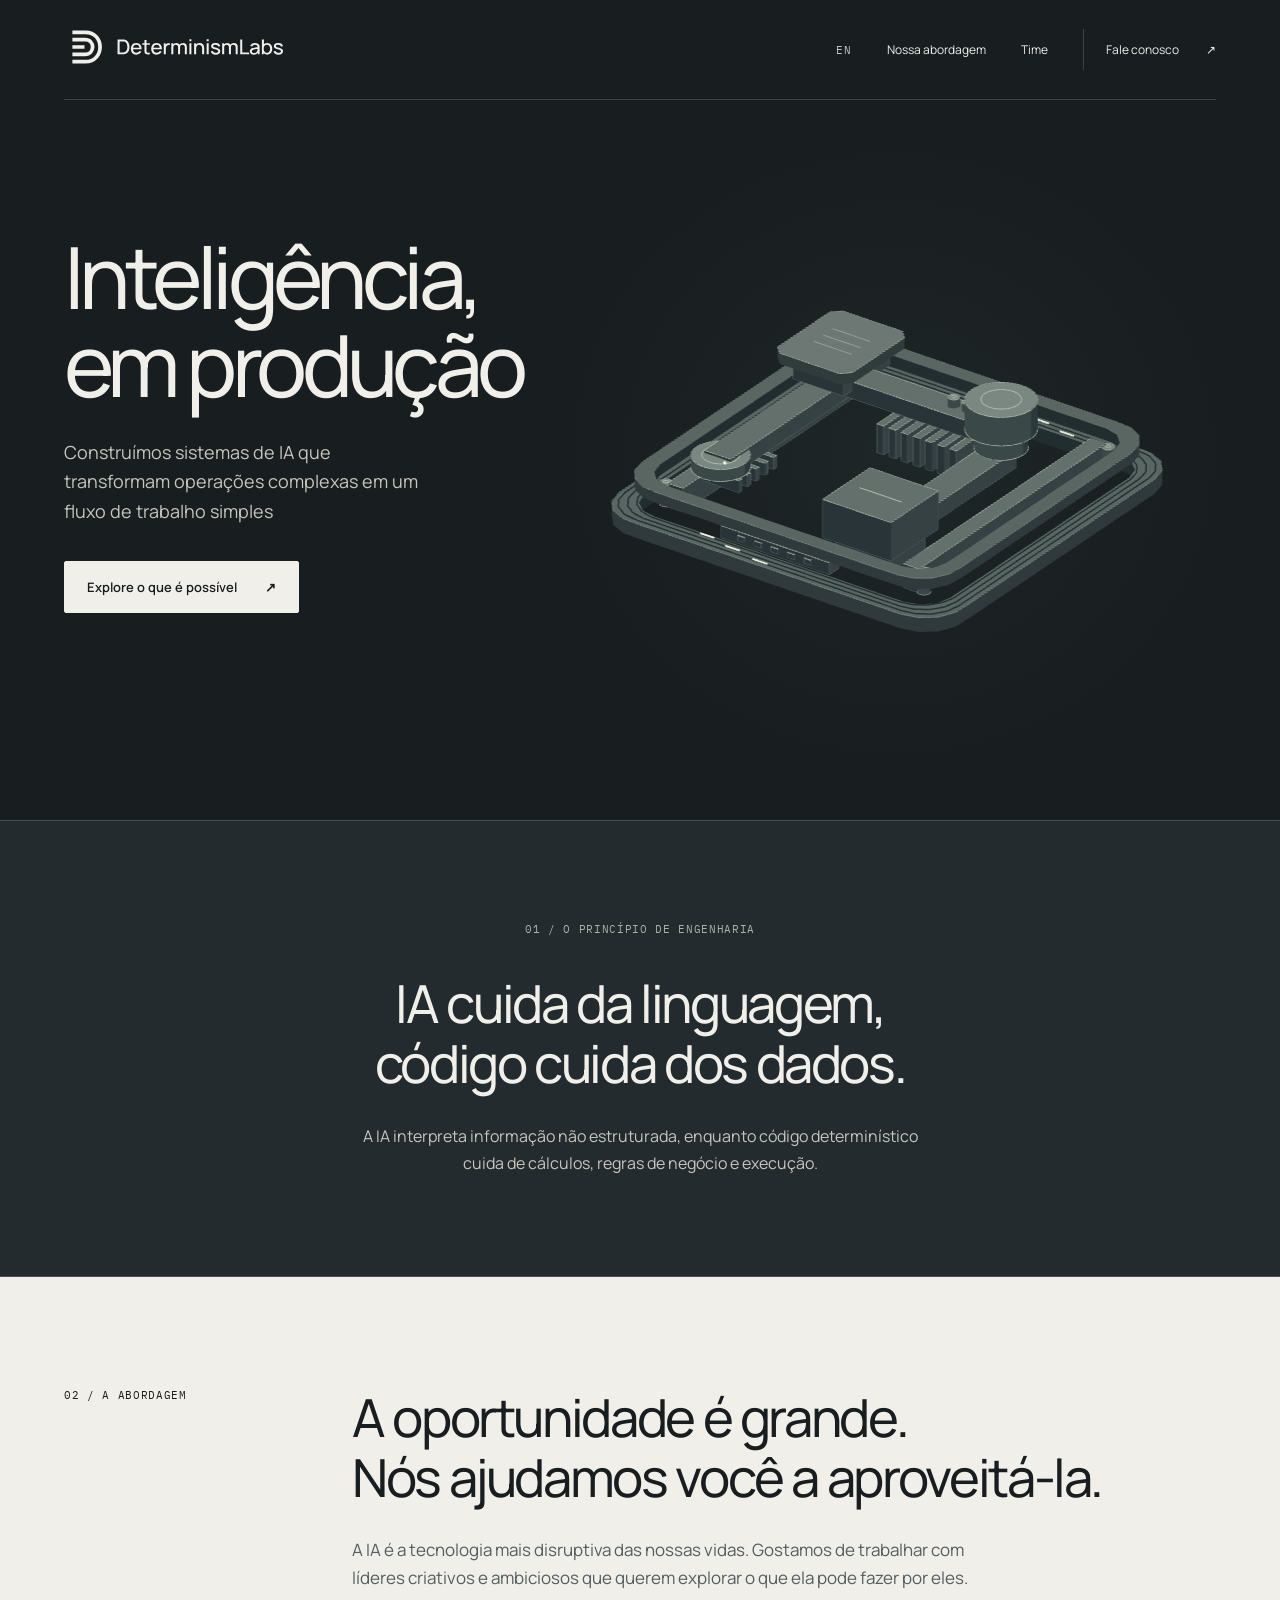
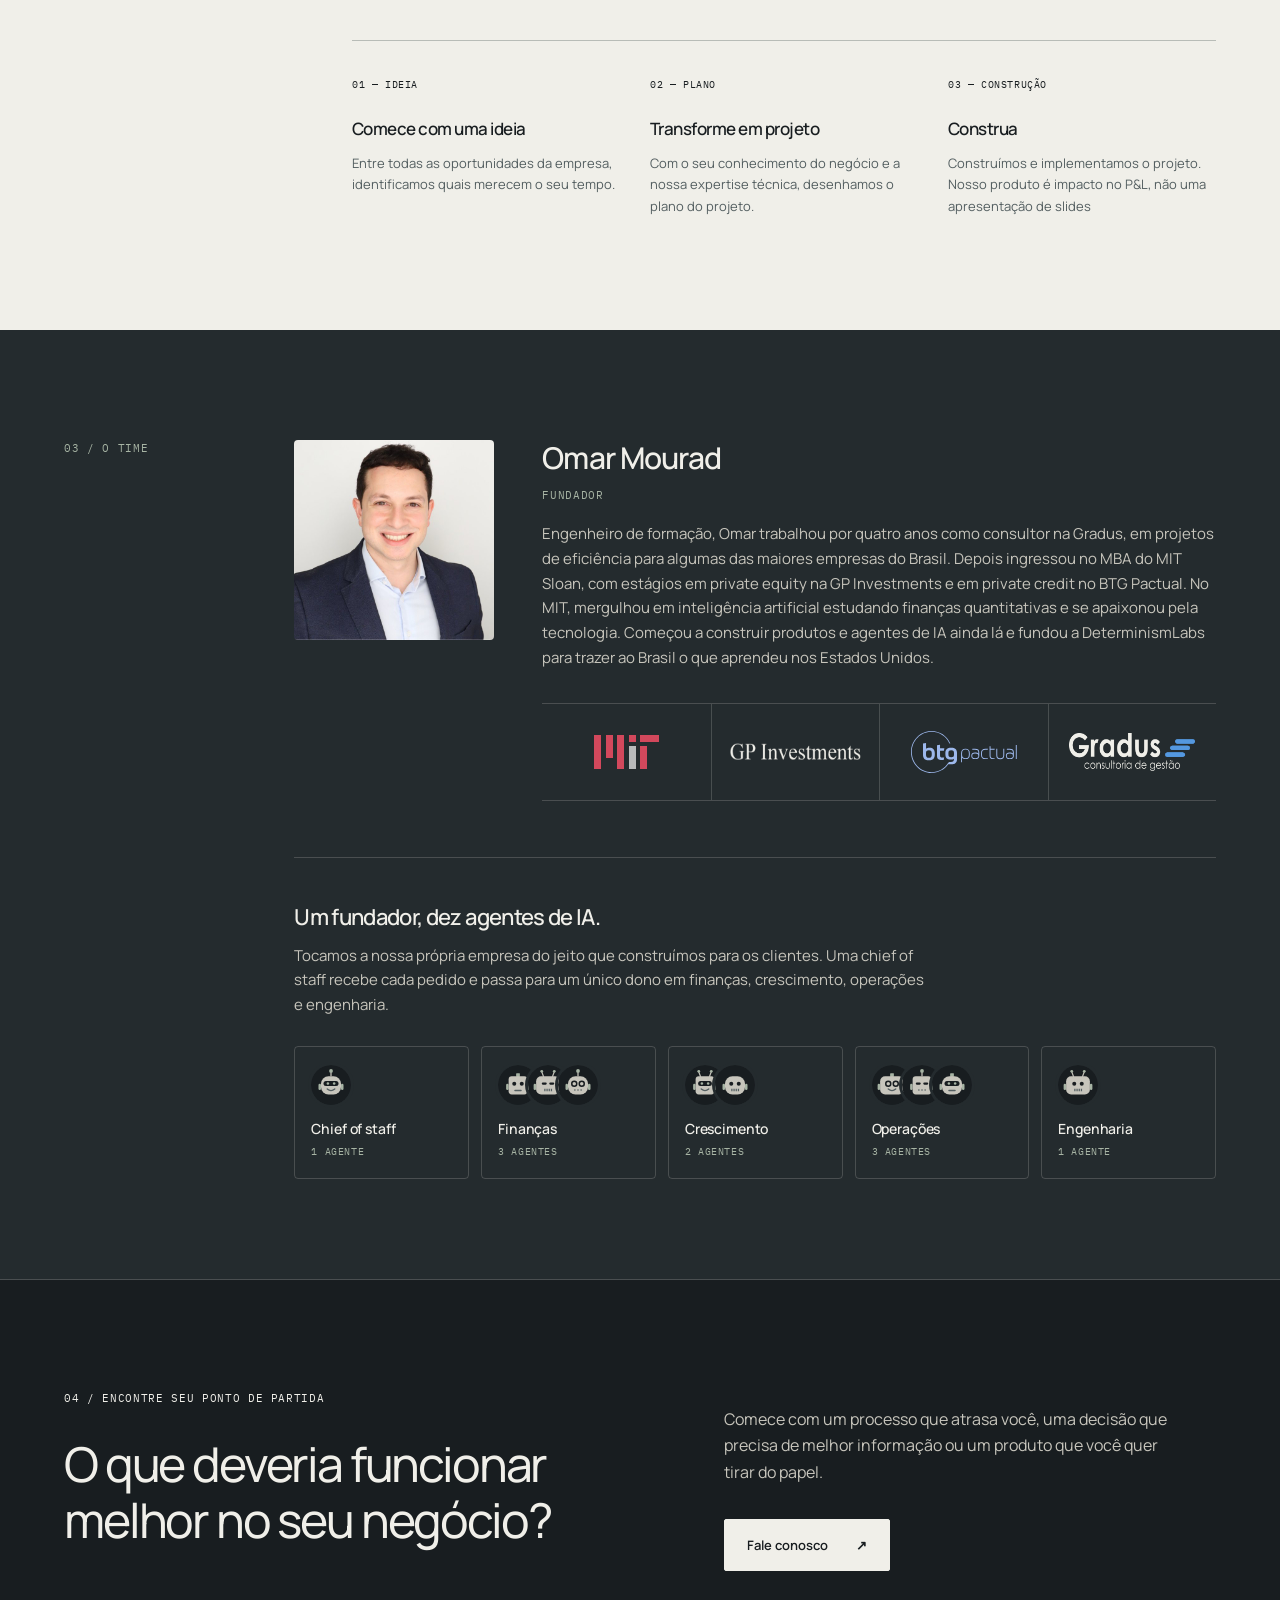
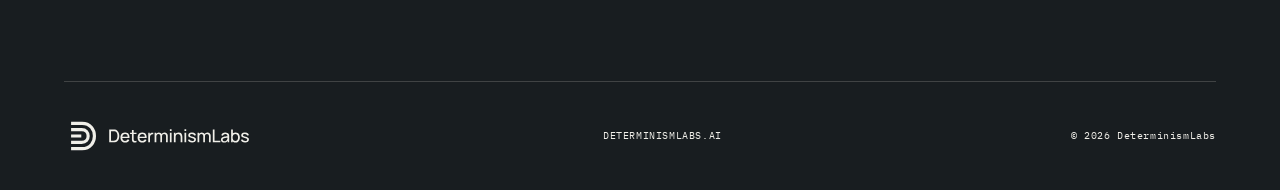
==== commit e861e22e: "Narrow team section, tint logos for dark background instead of light tiles Co-Authored-By: Claude Op" ====
--- a/pt/index.html
+++ b/pt/index.html
@@ -4,7 +4,7 @@
 <section class="principle" id="principle"><div class="eyebrow">01 / O princípio de engenharia</div><h2>IA cuida da linguagem,<br>código cuida dos dados.</h2><p>A IA interpreta informação não estruturada, enquanto código determinístico cuida de cálculos, regras de negócio e execução.</p></section>
 <section class="intro" id="approach"><div class="eyebrow">02 / A abordagem</div><div><h2>A oportunidade é grande.<br>Nós ajudamos você a aproveitá-la.</h2><p>A IA é a tecnologia mais disruptiva das nossas vidas. Gostamos de trabalhar com líderes criativos e ambiciosos que querem explorar o que ela pode fazer por eles.</p><div class="steps"><article><span class="mono">01 — IDEIA</span><h3>Comece com uma ideia</h3><p>Entre todas as oportunidades da empresa, identificamos quais merecem o seu tempo.</p></article><article><span class="mono">02 — PLANO</span><h3>Transforme em projeto</h3><p>Com o seu conhecimento do negócio e a nossa expertise técnica, desenhamos o plano do projeto.</p></article><article><span class="mono">03 — CONSTRUÇÃO</span><h3>Construa</h3><p>Construímos e implementamos o projeto. Nosso produto é impacto no P&amp;L, não uma apresentação de slides</p></article></div></div></section>
 
-<section class="team" id="team"><div class="eyebrow">03 / O time</div><div class="founder"><img class="portrait" src="../assets/team/omar-mourad.jpg" alt="Foto de Omar Mourad" width="640" height="640" loading="lazy"><div class="bio"><h3>Omar Mourad</h3><span class="mono">Fundador</span><p>Engenheiro de formação, Omar trabalhou por quatro anos como consultor na Gradus, em projetos de eficiência para algumas das maiores empresas do Brasil. Depois ingressou no MBA do MIT Sloan, com estágios em private equity na GP Investments e em private credit no BTG Pactual. No MIT, mergulhou em inteligência artificial estudando finanças quantitativas e se apaixonou pela tecnologia. Começou a construir produtos e agentes de IA ainda lá e fundou a DeterminismLabs para trazer ao Brasil o que aprendeu nos Estados Unidos.</p></div><ul class="logos" aria-label="Trajetória"><li><img class="mit" src="../assets/team/mit.svg" alt="MIT" loading="lazy"></li><li><img class="gp" src="../assets/team/gp-investments.png" alt="GP Investments" loading="lazy"></li><li><img class="btg" src="../assets/team/btg-pactual.svg" alt="BTG Pactual" loading="lazy"></li><li><img class="gradus" src="../assets/team/gradus-color.png" alt="Gradus" loading="lazy"></li></ul></div><div class="agents"><div><h3>Um fundador, dez agentes de IA.</h3><p>Tocamos a nossa própria empresa do jeito que construímos para os clientes. Uma chief of staff recebe cada pedido e passa para um único dono em finanças, crescimento, operações e engenharia.</p></div><ul class="depts" aria-label="Agentes de IA por área"><li><div class="bots"><svg viewBox="0 0 64 64" xmlns="http://www.w3.org/2000/svg" aria-hidden="true" focusable="false"><circle cx="32" cy="32" r="32" fill="#181D20"/><line x1="32" y1="18" x2="32" y2="11" stroke="#C7C5BC" stroke-width="2"/><circle cx="32" cy="9.5" r="3" fill="#A7B4A4"/><rect x="12" y="30" width="4" height="10" rx="2" fill="#A7B4A4"/><rect x="48" y="30" width="4" height="10" rx="2" fill="#A7B4A4"/><rect x="16" y="18" width="32" height="29" rx="12" fill="#C7C5BC"/><rect x="20" y="25.5" width="24" height="8" rx="4" fill="#181D20"/><circle cx="27" cy="29.5" r="2" fill="#A7B4A4"/><circle cx="37" cy="29.5" r="2" fill="#A7B4A4"/><path d="M26 38.5q6 5 12 0" fill="none" stroke="#535E60" stroke-width="2.2" stroke-linecap="round"/></svg></div><strong>Chief of staff</strong><span class="mono">1 agente</span></li><li><div class="bots"><svg viewBox="0 0 64 64" xmlns="http://www.w3.org/2000/svg" aria-hidden="true" focusable="false"><circle cx="32" cy="32" r="32" fill="#181D20"/><rect x="29" y="13" width="6" height="6" rx="1" fill="#A7B4A4"/><rect x="13" y="30" width="4" height="10" rx="2" fill="#A7B4A4"/><rect x="47" y="30" width="4" height="10" rx="2" fill="#A7B4A4"/><rect x="17" y="18" width="30" height="29" rx="5" fill="#C7C5BC"/><circle cx="26" cy="30" r="3.2" fill="#181D20"/><circle cx="38" cy="30" r="3.2" fill="#181D20"/><rect x="26" y="39.5" width="12" height="2.4" rx="1.2" fill="#535E60"/></svg><svg viewBox="0 0 64 64" xmlns="http://www.w3.org/2000/svg" aria-hidden="true" focusable="false"><circle cx="32" cy="32" r="32" fill="#181D20"/><line x1="25" y1="19" x2="22" y2="11" stroke="#C7C5BC" stroke-width="2"/><line x1="39" y1="19" x2="42" y2="11" stroke="#C7C5BC" stroke-width="2"/><circle cx="22" cy="10" r="2.2" fill="#A7B4A4"/><circle cx="42" cy="10" r="2.2" fill="#A7B4A4"/><rect x="9" y="30" width="4" height="10" rx="2" fill="#A7B4A4"/><rect x="51" y="30" width="4" height="10" rx="2" fill="#A7B4A4"/><rect x="13" y="18" width="38" height="29" rx="8" fill="#C7C5BC"/><rect x="22" y="28" width="8" height="3.5" rx="1.75" fill="#181D20"/><rect x="34" y="28" width="8" height="3.5" rx="1.75" fill="#181D20"/><rect x="26" y="38" width="2" height="4" fill="#535E60"/><rect x="29.5" y="38" width="2" height="4" fill="#535E60"/><rect x="33" y="38" width="2" height="4" fill="#535E60"/><rect x="36.5" y="38" width="2" height="4" fill="#535E60"/></svg><svg viewBox="0 0 64 64" xmlns="http://www.w3.org/2000/svg" aria-hidden="true" focusable="false"><circle cx="32" cy="32" r="32" fill="#181D20"/><line x1="32" y1="18" x2="32" y2="11" stroke="#C7C5BC" stroke-width="2"/><circle cx="32" cy="9.5" r="3" fill="#A7B4A4"/><rect x="12" y="30" width="4" height="10" rx="2" fill="#A7B4A4"/><rect x="48" y="30" width="4" height="10" rx="2" fill="#A7B4A4"/><rect x="16" y="18" width="32" height="29" rx="12" fill="#C7C5BC"/><circle cx="26" cy="30" r="4" fill="none" stroke="#181D20" stroke-width="2.4"/><circle cx="38" cy="30" r="4" fill="none" stroke="#181D20" stroke-width="2.4"/><circle cx="27" cy="40" r="1.3" fill="#535E60"/><circle cx="32" cy="40" r="1.3" fill="#535E60"/><circle cx="37" cy="40" r="1.3" fill="#535E60"/></svg></div><strong>Finanças</strong><span class="mono">3 agentes</span></li><li><div class="bots"><svg viewBox="0 0 64 64" xmlns="http://www.w3.org/2000/svg" aria-hidden="true" focusable="false"><circle cx="32" cy="32" r="32" fill="#181D20"/><line x1="25" y1="19" x2="22" y2="11" stroke="#C7C5BC" stroke-width="2"/><line x1="39" y1="19" x2="42" y2="11" stroke="#C7C5BC" stroke-width="2"/><circle cx="22" cy="10" r="2.2" fill="#A7B4A4"/><circle cx="42" cy="10" r="2.2" fill="#A7B4A4"/><rect x="13" y="30" width="4" height="10" rx="2" fill="#A7B4A4"/><rect x="47" y="30" width="4" height="10" rx="2" fill="#A7B4A4"/><rect x="17" y="18" width="30" height="29" rx="5" fill="#C7C5BC"/><rect x="21" y="25.5" width="22" height="8" rx="4" fill="#181D20"/><circle cx="27" cy="29.5" r="2" fill="#A7B4A4"/><circle cx="37" cy="29.5" r="2" fill="#A7B4A4"/><path d="M26 38.5q6 5 12 0" fill="none" stroke="#535E60" stroke-width="2.2" stroke-linecap="round"/></svg><svg viewBox="0 0 64 64" xmlns="http://www.w3.org/2000/svg" aria-hidden="true" focusable="false"><circle cx="32" cy="32" r="32" fill="#181D20"/><rect x="12" y="30" width="4" height="10" rx="2" fill="#A7B4A4"/><rect x="48" y="30" width="4" height="10" rx="2" fill="#A7B4A4"/><rect x="16" y="18" width="32" height="29" rx="12" fill="#C7C5BC"/><circle cx="26" cy="30" r="3.2" fill="#181D20"/><circle cx="38" cy="30" r="3.2" fill="#181D20"/><rect x="26" y="38" width="2" height="4" fill="#535E60"/><rect x="29.5" y="38" width="2" height="4" fill="#535E60"/><rect x="33" y="38" width="2" height="4" fill="#535E60"/><rect x="36.5" y="38" width="2" height="4" fill="#535E60"/></svg></div><strong>Crescimento</strong><span class="mono">2 agentes</span></li><li><div class="bots"><svg viewBox="0 0 64 64" xmlns="http://www.w3.org/2000/svg" aria-hidden="true" focusable="false"><circle cx="32" cy="32" r="32" fill="#181D20"/><rect x="29" y="13" width="6" height="6" rx="1" fill="#A7B4A4"/><rect x="9" y="30" width="4" height="10" rx="2" fill="#A7B4A4"/><rect x="51" y="30" width="4" height="10" rx="2" fill="#A7B4A4"/><rect x="13" y="18" width="38" height="29" rx="8" fill="#C7C5BC"/><circle cx="26" cy="30" r="4" fill="none" stroke="#181D20" stroke-width="2.4"/><circle cx="38" cy="30" r="4" fill="none" stroke="#181D20" stroke-width="2.4"/><path d="M26 38.5q6 5 12 0" fill="none" stroke="#535E60" stroke-width="2.2" stroke-linecap="round"/></svg><svg viewBox="0 0 64 64" xmlns="http://www.w3.org/2000/svg" aria-hidden="true" focusable="false"><circle cx="32" cy="32" r="32" fill="#181D20"/><line x1="32" y1="18" x2="32" y2="11" stroke="#C7C5BC" stroke-width="2"/><circle cx="32" cy="9.5" r="3" fill="#A7B4A4"/><rect x="13" y="30" width="4" height="10" rx="2" fill="#A7B4A4"/><rect x="47" y="30" width="4" height="10" rx="2" fill="#A7B4A4"/><rect x="17" y="18" width="30" height="29" rx="5" fill="#C7C5BC"/><rect x="22" y="28" width="8" height="3.5" rx="1.75" fill="#181D20"/><rect x="34" y="28" width="8" height="3.5" rx="1.75" fill="#181D20"/><circle cx="27" cy="40" r="1.3" fill="#535E60"/><circle cx="32" cy="40" r="1.3" fill="#535E60"/><circle cx="37" cy="40" r="1.3" fill="#535E60"/></svg><svg viewBox="0 0 64 64" xmlns="http://www.w3.org/2000/svg" aria-hidden="true" focusable="false"><circle cx="32" cy="32" r="32" fill="#181D20"/><rect x="29" y="13" width="6" height="6" rx="1" fill="#A7B4A4"/><rect x="12" y="30" width="4" height="10" rx="2" fill="#A7B4A4"/><rect x="48" y="30" width="4" height="10" rx="2" fill="#A7B4A4"/><rect x="16" y="18" width="32" height="29" rx="12" fill="#C7C5BC"/><rect x="20" y="25.5" width="24" height="8" rx="4" fill="#181D20"/><circle cx="27" cy="29.5" r="2" fill="#A7B4A4"/><circle cx="37" cy="29.5" r="2" fill="#A7B4A4"/><rect x="26" y="39.5" width="12" height="2.4" rx="1.2" fill="#535E60"/></svg></div><strong>Operações</strong><span class="mono">3 agentes</span></li><li><div class="bots"><svg viewBox="0 0 64 64" xmlns="http://www.w3.org/2000/svg" aria-hidden="true" focusable="false"><circle cx="32" cy="32" r="32" fill="#181D20"/><line x1="25" y1="19" x2="22" y2="11" stroke="#C7C5BC" stroke-width="2"/><line x1="39" y1="19" x2="42" y2="11" stroke="#C7C5BC" stroke-width="2"/><circle cx="22" cy="10" r="2.2" fill="#A7B4A4"/><circle cx="42" cy="10" r="2.2" fill="#A7B4A4"/><rect x="9" y="30" width="4" height="10" rx="2" fill="#A7B4A4"/><rect x="51" y="30" width="4" height="10" rx="2" fill="#A7B4A4"/><rect x="13" y="18" width="38" height="29" rx="8" fill="#C7C5BC"/><circle cx="26" cy="30" r="3.2" fill="#181D20"/><circle cx="38" cy="30" r="3.2" fill="#181D20"/><rect x="26" y="38" width="2" height="4" fill="#535E60"/><rect x="29.5" y="38" width="2" height="4" fill="#535E60"/><rect x="33" y="38" width="2" height="4" fill="#535E60"/><rect x="36.5" y="38" width="2" height="4" fill="#535E60"/></svg></div><strong>Engenharia</strong><span class="mono">1 agente</span></li></ul></div></section>
+<section class="team" id="team"><div class="eyebrow">03 / O time</div><div class="team-body"><div class="founder"><img class="portrait" src="../assets/team/omar-mourad.jpg" alt="Foto de Omar Mourad" width="640" height="640" loading="lazy"><div class="bio"><h3>Omar Mourad</h3><span class="mono">Fundador</span><p>Engenheiro de formação, Omar trabalhou por quatro anos como consultor na Gradus, em projetos de eficiência para algumas das maiores empresas do Brasil. Depois ingressou no MBA do MIT Sloan, com estágios em private equity na GP Investments e em private credit no BTG Pactual. No MIT, mergulhou em inteligência artificial estudando finanças quantitativas e se apaixonou pela tecnologia. Começou a construir produtos e agentes de IA ainda lá e fundou a DeterminismLabs para trazer ao Brasil o que aprendeu nos Estados Unidos.</p><ul class="logos" aria-label="Trajetória"><li><img class="mit" src="../assets/team/mit-on-dark.svg" alt="MIT" loading="lazy"></li><li><img class="gp" src="../assets/team/gp-investments-on-dark.png" alt="GP Investments" loading="lazy"></li><li><img class="btg" src="../assets/team/btg-pactual-on-dark.svg" alt="BTG Pactual" loading="lazy"></li><li><img class="gradus" src="../assets/team/gradus-on-dark.png" alt="Gradus" loading="lazy"></li></ul></div></div><div class="agents"><div><h3>Um fundador, dez agentes de IA.</h3><p>Tocamos a nossa própria empresa do jeito que construímos para os clientes. Uma chief of staff recebe cada pedido e passa para um único dono em finanças, crescimento, operações e engenharia.</p></div><ul class="depts" aria-label="Agentes de IA por área"><li><div class="bots"><svg viewBox="0 0 64 64" xmlns="http://www.w3.org/2000/svg" aria-hidden="true" focusable="false"><circle cx="32" cy="32" r="32" fill="#181D20"/><line x1="32" y1="18" x2="32" y2="11" stroke="#C7C5BC" stroke-width="2"/><circle cx="32" cy="9.5" r="3" fill="#A7B4A4"/><rect x="12" y="30" width="4" height="10" rx="2" fill="#A7B4A4"/><rect x="48" y="30" width="4" height="10" rx="2" fill="#A7B4A4"/><rect x="16" y="18" width="32" height="29" rx="12" fill="#C7C5BC"/><rect x="20" y="25.5" width="24" height="8" rx="4" fill="#181D20"/><circle cx="27" cy="29.5" r="2" fill="#A7B4A4"/><circle cx="37" cy="29.5" r="2" fill="#A7B4A4"/><path d="M26 38.5q6 5 12 0" fill="none" stroke="#535E60" stroke-width="2.2" stroke-linecap="round"/></svg></div><strong>Chief of staff</strong><span class="mono">1 agente</span></li><li><div class="bots"><svg viewBox="0 0 64 64" xmlns="http://www.w3.org/2000/svg" aria-hidden="true" focusable="false"><circle cx="32" cy="32" r="32" fill="#181D20"/><rect x="29" y="13" width="6" height="6" rx="1" fill="#A7B4A4"/><rect x="13" y="30" width="4" height="10" rx="2" fill="#A7B4A4"/><rect x="47" y="30" width="4" height="10" rx="2" fill="#A7B4A4"/><rect x="17" y="18" width="30" height="29" rx="5" fill="#C7C5BC"/><circle cx="26" cy="30" r="3.2" fill="#181D20"/><circle cx="38" cy="30" r="3.2" fill="#181D20"/><rect x="26" y="39.5" width="12" height="2.4" rx="1.2" fill="#535E60"/></svg><svg viewBox="0 0 64 64" xmlns="http://www.w3.org/2000/svg" aria-hidden="true" focusable="false"><circle cx="32" cy="32" r="32" fill="#181D20"/><line x1="25" y1="19" x2="22" y2="11" stroke="#C7C5BC" stroke-width="2"/><line x1="39" y1="19" x2="42" y2="11" stroke="#C7C5BC" stroke-width="2"/><circle cx="22" cy="10" r="2.2" fill="#A7B4A4"/><circle cx="42" cy="10" r="2.2" fill="#A7B4A4"/><rect x="9" y="30" width="4" height="10" rx="2" fill="#A7B4A4"/><rect x="51" y="30" width="4" height="10" rx="2" fill="#A7B4A4"/><rect x="13" y="18" width="38" height="29" rx="8" fill="#C7C5BC"/><rect x="22" y="28" width="8" height="3.5" rx="1.75" fill="#181D20"/><rect x="34" y="28" width="8" height="3.5" rx="1.75" fill="#181D20"/><rect x="26" y="38" width="2" height="4" fill="#535E60"/><rect x="29.5" y="38" width="2" height="4" fill="#535E60"/><rect x="33" y="38" width="2" height="4" fill="#535E60"/><rect x="36.5" y="38" width="2" height="4" fill="#535E60"/></svg><svg viewBox="0 0 64 64" xmlns="http://www.w3.org/2000/svg" aria-hidden="true" focusable="false"><circle cx="32" cy="32" r="32" fill="#181D20"/><line x1="32" y1="18" x2="32" y2="11" stroke="#C7C5BC" stroke-width="2"/><circle cx="32" cy="9.5" r="3" fill="#A7B4A4"/><rect x="12" y="30" width="4" height="10" rx="2" fill="#A7B4A4"/><rect x="48" y="30" width="4" height="10" rx="2" fill="#A7B4A4"/><rect x="16" y="18" width="32" height="29" rx="12" fill="#C7C5BC"/><circle cx="26" cy="30" r="4" fill="none" stroke="#181D20" stroke-width="2.4"/><circle cx="38" cy="30" r="4" fill="none" stroke="#181D20" stroke-width="2.4"/><circle cx="27" cy="40" r="1.3" fill="#535E60"/><circle cx="32" cy="40" r="1.3" fill="#535E60"/><circle cx="37" cy="40" r="1.3" fill="#535E60"/></svg></div><strong>Finanças</strong><span class="mono">3 agentes</span></li><li><div class="bots"><svg viewBox="0 0 64 64" xmlns="http://www.w3.org/2000/svg" aria-hidden="true" focusable="false"><circle cx="32" cy="32" r="32" fill="#181D20"/><line x1="25" y1="19" x2="22" y2="11" stroke="#C7C5BC" stroke-width="2"/><line x1="39" y1="19" x2="42" y2="11" stroke="#C7C5BC" stroke-width="2"/><circle cx="22" cy="10" r="2.2" fill="#A7B4A4"/><circle cx="42" cy="10" r="2.2" fill="#A7B4A4"/><rect x="13" y="30" width="4" height="10" rx="2" fill="#A7B4A4"/><rect x="47" y="30" width="4" height="10" rx="2" fill="#A7B4A4"/><rect x="17" y="18" width="30" height="29" rx="5" fill="#C7C5BC"/><rect x="21" y="25.5" width="22" height="8" rx="4" fill="#181D20"/><circle cx="27" cy="29.5" r="2" fill="#A7B4A4"/><circle cx="37" cy="29.5" r="2" fill="#A7B4A4"/><path d="M26 38.5q6 5 12 0" fill="none" stroke="#535E60" stroke-width="2.2" stroke-linecap="round"/></svg><svg viewBox="0 0 64 64" xmlns="http://www.w3.org/2000/svg" aria-hidden="true" focusable="false"><circle cx="32" cy="32" r="32" fill="#181D20"/><rect x="12" y="30" width="4" height="10" rx="2" fill="#A7B4A4"/><rect x="48" y="30" width="4" height="10" rx="2" fill="#A7B4A4"/><rect x="16" y="18" width="32" height="29" rx="12" fill="#C7C5BC"/><circle cx="26" cy="30" r="3.2" fill="#181D20"/><circle cx="38" cy="30" r="3.2" fill="#181D20"/><rect x="26" y="38" width="2" height="4" fill="#535E60"/><rect x="29.5" y="38" width="2" height="4" fill="#535E60"/><rect x="33" y="38" width="2" height="4" fill="#535E60"/><rect x="36.5" y="38" width="2" height="4" fill="#535E60"/></svg></div><strong>Crescimento</strong><span class="mono">2 agentes</span></li><li><div class="bots"><svg viewBox="0 0 64 64" xmlns="http://www.w3.org/2000/svg" aria-hidden="true" focusable="false"><circle cx="32" cy="32" r="32" fill="#181D20"/><rect x="29" y="13" width="6" height="6" rx="1" fill="#A7B4A4"/><rect x="9" y="30" width="4" height="10" rx="2" fill="#A7B4A4"/><rect x="51" y="30" width="4" height="10" rx="2" fill="#A7B4A4"/><rect x="13" y="18" width="38" height="29" rx="8" fill="#C7C5BC"/><circle cx="26" cy="30" r="4" fill="none" stroke="#181D20" stroke-width="2.4"/><circle cx="38" cy="30" r="4" fill="none" stroke="#181D20" stroke-width="2.4"/><path d="M26 38.5q6 5 12 0" fill="none" stroke="#535E60" stroke-width="2.2" stroke-linecap="round"/></svg><svg viewBox="0 0 64 64" xmlns="http://www.w3.org/2000/svg" aria-hidden="true" focusable="false"><circle cx="32" cy="32" r="32" fill="#181D20"/><line x1="32" y1="18" x2="32" y2="11" stroke="#C7C5BC" stroke-width="2"/><circle cx="32" cy="9.5" r="3" fill="#A7B4A4"/><rect x="13" y="30" width="4" height="10" rx="2" fill="#A7B4A4"/><rect x="47" y="30" width="4" height="10" rx="2" fill="#A7B4A4"/><rect x="17" y="18" width="30" height="29" rx="5" fill="#C7C5BC"/><rect x="22" y="28" width="8" height="3.5" rx="1.75" fill="#181D20"/><rect x="34" y="28" width="8" height="3.5" rx="1.75" fill="#181D20"/><circle cx="27" cy="40" r="1.3" fill="#535E60"/><circle cx="32" cy="40" r="1.3" fill="#535E60"/><circle cx="37" cy="40" r="1.3" fill="#535E60"/></svg><svg viewBox="0 0 64 64" xmlns="http://www.w3.org/2000/svg" aria-hidden="true" focusable="false"><circle cx="32" cy="32" r="32" fill="#181D20"/><rect x="29" y="13" width="6" height="6" rx="1" fill="#A7B4A4"/><rect x="12" y="30" width="4" height="10" rx="2" fill="#A7B4A4"/><rect x="48" y="30" width="4" height="10" rx="2" fill="#A7B4A4"/><rect x="16" y="18" width="32" height="29" rx="12" fill="#C7C5BC"/><rect x="20" y="25.5" width="24" height="8" rx="4" fill="#181D20"/><circle cx="27" cy="29.5" r="2" fill="#A7B4A4"/><circle cx="37" cy="29.5" r="2" fill="#A7B4A4"/><rect x="26" y="39.5" width="12" height="2.4" rx="1.2" fill="#535E60"/></svg></div><strong>Operações</strong><span class="mono">3 agentes</span></li><li><div class="bots"><svg viewBox="0 0 64 64" xmlns="http://www.w3.org/2000/svg" aria-hidden="true" focusable="false"><circle cx="32" cy="32" r="32" fill="#181D20"/><line x1="25" y1="19" x2="22" y2="11" stroke="#C7C5BC" stroke-width="2"/><line x1="39" y1="19" x2="42" y2="11" stroke="#C7C5BC" stroke-width="2"/><circle cx="22" cy="10" r="2.2" fill="#A7B4A4"/><circle cx="42" cy="10" r="2.2" fill="#A7B4A4"/><rect x="9" y="30" width="4" height="10" rx="2" fill="#A7B4A4"/><rect x="51" y="30" width="4" height="10" rx="2" fill="#A7B4A4"/><rect x="13" y="18" width="38" height="29" rx="8" fill="#C7C5BC"/><circle cx="26" cy="30" r="3.2" fill="#181D20"/><circle cx="38" cy="30" r="3.2" fill="#181D20"/><rect x="26" y="38" width="2" height="4" fill="#535E60"/><rect x="29.5" y="38" width="2" height="4" fill="#535E60"/><rect x="33" y="38" width="2" height="4" fill="#535E60"/><rect x="36.5" y="38" width="2" height="4" fill="#535E60"/></svg></div><strong>Engenharia</strong><span class="mono">1 agente</span></li></ul></div></div></section>
 <section class="opportunity" id="opportunity"><div><div class="eyebrow">04 / Encontre seu ponto de partida</div><h2>O que deveria funcionar<br>melhor no seu negócio?</h2></div><div><p>Comece com um processo que atrasa você, uma decisão que precisa de melhor informação ou um produto que você quer tirar do papel.</p><a class="button" href="mailto:contact@determinismlabs.ai" data-contact-open>Fale conosco <span>↗</span></a></div></section></main>
 <dialog id="contact" class="contact" aria-labelledby="contact-title"><div class="contact-inner"><div class="contact-head"><div><span class="eyebrow">Fale conosco</span><h2 id="contact-title">Conte o que deveria<br>funcionar melhor.</h2></div><button type="button" class="contact-close" data-contact-close aria-label="Fechar">×</button></div><p>Descreva o processo, a decisão ou o produto que você tem em mente. Respondemos de contact@determinismlabs.ai em até dois dias úteis.</p><form action="https://api.web3forms.com/submit" method="POST" novalidate data-sending="Enviando…" data-error="Algo deu errado. Escreva diretamente para contact@determinismlabs.ai."><input type="hidden" name="access_key" value="a11fddf4-00a5-453a-812e-54a4db5dd188"><input type="hidden" name="subject" value="Nova mensagem do site determinismlabs.ai"><input type="hidden" name="from_name" value="Site DeterminismLabs"><input type="hidden" name="language" value="pt-BR"><input class="hp" type="text" name="botcheck" tabindex="-1" autocomplete="off" aria-hidden="true"><div class="row"><label><span class="mono">Nome</span><input type="text" name="name" required autocomplete="name" placeholder="Seu nome"></label><label><span class="mono">E-mail</span><input type="email" name="email" required autocomplete="email" placeholder="voce@empresa.com"></label></div><label><span class="mono">Empresa</span><input type="text" name="company" required autocomplete="organization" placeholder="Empresa"></label><label><span class="mono">Mensagem</span><textarea name="message" required placeholder="O que deveria funcionar melhor no seu negócio?"></textarea></label><p class="contact-status" role="status" aria-live="polite"></p><div class="contact-actions"><button type="submit" class="button">Enviar mensagem <span>↗</span></button><span class="contact-alt">ou escreva para <a href="mailto:contact@determinismlabs.ai">contact@determinismlabs.ai</a></span></div></form><div class="contact-done"><p>Obrigado. Sua mensagem está a caminho de contact@determinismlabs.ai e responderemos em até dois dias úteis.</p><button type="button" class="button" data-contact-close>Fechar <span>↗</span></button></div></div></dialog>
 <footer><img src="../assets/logos/wordmark-chalk.svg" alt="DeterminismLabs" class="logo"><div class="mono">DETERMINISMLABS.AI</div><span class="mono">© 2026 DeterminismLabs</span></footer><script src="../assets/motion-timeline.js"></script><script src="../assets/motion-process.js"></script><script src="../assets/motion-renderer.js"></script><script src="../assets/motion.js"></script><script src="../assets/contact.js"></script></body></html>
--- a/assets/concept.css
+++ b/assets/concept.css
@@ -5,7 +5,7 @@
 
 .nav .lang{font-family:"IBM Plex Mono",monospace;font-size:11px;letter-spacing:.08em;color:var(--stone);padding:6px 0}.nav .lang:hover{color:var(--chalk)}
 
-.team{padding:90px 5%;background:var(--carbon);border-bottom:1px solid var(--line)}.team>.eyebrow{color:var(--sage);margin-bottom:44px}.founder{display:grid;grid-template-columns:220px minmax(0,1fr) 380px;gap:56px;align-items:center}.portrait{width:100%;height:auto;aspect-ratio:1;object-fit:cover;border-radius:4px;display:block}.bio h3{font-size:30px;font-weight:550;letter-spacing:-.03em;margin:0 0 6px;line-height:1.2}.bio .mono{color:var(--sage);text-transform:uppercase}.bio p{color:var(--stone);font-size:15px;margin:18px 0 0}.logos{display:grid;grid-template-columns:repeat(2,1fr);gap:12px;list-style:none;margin:0;padding:0}.logos li{background:var(--chalk);border-radius:4px;height:108px;display:flex;align-items:center;justify-content:center;padding:0 20px}.logos img{display:block;width:auto;max-width:100%}.logos .mit{height:40px}.logos .gp{height:20px}.logos .btg{height:46px}.logos .gradus{height:44px}
-.agents{margin-top:56px;padding-top:44px;border-top:1px solid var(--line);display:grid;grid-template-columns:minmax(0,1fr) minmax(0,2fr);gap:56px;align-items:center}.agents h3{font-size:22px;font-weight:550;letter-spacing:-.03em;margin:0}.agents p{color:var(--stone);font-size:15px;margin:12px 0 0}.depts{display:grid;grid-template-columns:repeat(5,minmax(0,1fr));gap:12px;list-style:none;margin:0;padding:0}.depts li{border:1px solid var(--line);border-radius:4px;padding:18px 16px}.bots{display:flex;margin-bottom:14px}.bots svg{width:42px;height:42px;flex:none;border-radius:50%;box-shadow:0 0 0 3px var(--carbon)}.bots svg+svg{margin-left:-10px}.depts strong{display:block;font-size:14px;font-weight:550;letter-spacing:-.01em}.depts .mono{color:var(--sage);font-size:10px;text-transform:uppercase}
-@media(max-width:1180px){.agents{grid-template-columns:1fr;gap:28px}.founder{grid-template-columns:200px minmax(0,1fr);gap:28px 40px}.logos{grid-column:1/-1;grid-template-columns:repeat(4,1fr)}.logos li{height:96px}}
-@media(max-width:600px){.team{padding:65px 6%}.team>.eyebrow{margin-bottom:32px}.founder{grid-template-columns:1fr}.portrait{width:180px}.logos{grid-template-columns:repeat(2,1fr)}.logos li{height:88px}.agents{margin-top:44px;padding-top:36px}.depts{grid-template-columns:repeat(2,minmax(0,1fr))}.depts li:first-child{grid-column:1/-1;display:grid;grid-template-columns:auto 1fr;column-gap:16px;align-items:center}.depts li:first-child .bots{grid-row:span 2;margin:0}.logos .mit{height:34px}.logos .gp{height:16px}.logos .btg{height:38px}.logos .gradus{height:36px}}
+.team{padding:110px 5% 100px;background:var(--carbon);border-bottom:1px solid var(--line);display:grid;grid-template-columns:20% 80%}.team>.eyebrow{color:var(--sage)}.team-body{max-width:1108px}.founder{display:grid;grid-template-columns:200px minmax(0,1fr);gap:48px;align-items:start}.portrait{width:100%;height:auto;aspect-ratio:1;object-fit:cover;border-radius:4px;display:block}.bio{max-width:860px}.bio h3{font-size:30px;font-weight:550;letter-spacing:-.03em;margin:0 0 6px;line-height:1.2}.bio .mono{color:var(--sage);text-transform:uppercase}.bio p{color:var(--stone);font-size:15px;margin:18px 0 0}.logos{display:grid;grid-template-columns:repeat(4,minmax(0,1fr));list-style:none;margin:32px 0 0;padding:0;border-top:1px solid var(--line);border-bottom:1px solid var(--line)}.logos li{height:96px;display:flex;align-items:center;justify-content:center;padding:0 18px}.logos li+li{border-left:1px solid var(--line)}.logos img{display:block;width:auto;max-width:100%}.logos .mit{height:34px}.logos .gp{height:17px}.logos .btg{height:42px}.logos .gradus{height:38px}.agents{margin-top:56px;padding-top:44px;border-top:1px solid var(--line)}.agents h3{font-size:22px;font-weight:550;letter-spacing:-.03em;margin:0}.agents p{color:var(--stone);font-size:15px;max-width:640px;margin:12px 0 28px}.depts{display:grid;grid-template-columns:repeat(5,minmax(0,1fr));gap:12px;list-style:none;margin:0;padding:0;max-width:1108px}.depts li{border:1px solid var(--line);border-radius:4px;padding:18px 16px}.bots{display:flex;margin-bottom:14px}.bots svg{width:40px;height:40px;flex:none;border-radius:50%;box-shadow:0 0 0 3px var(--carbon)}.bots svg+svg{margin-left:-10px}.depts strong{display:block;font-size:14px;font-weight:550;letter-spacing:-.01em}.depts .mono{color:var(--sage);font-size:10px;text-transform:uppercase}
+@media(max-width:1100px){.depts{grid-template-columns:repeat(3,minmax(0,1fr))}}
+@media(max-width:900px){.team{grid-template-columns:1fr;gap:35px}.founder{grid-template-columns:160px minmax(0,1fr);gap:32px}}
+@media(max-width:600px){.team{padding:65px 6%}.founder{grid-template-columns:1fr;gap:24px}.portrait{width:180px}.logos{grid-template-columns:repeat(2,minmax(0,1fr))}.logos li{height:84px}.logos li:nth-child(3){border-left:0}.logos li:nth-child(n+3){border-top:1px solid var(--line)}.logos .gp{height:14px}.logos .mit{height:30px}.logos .btg,.logos .gradus{height:32px}.agents{margin-top:44px;padding-top:36px}.depts{grid-template-columns:repeat(2,minmax(0,1fr))}.depts li:first-child{grid-column:1/-1;display:grid;grid-template-columns:auto 1fr;column-gap:16px;align-items:center}.depts li:first-child .bots{grid-row:span 2;margin:0}}
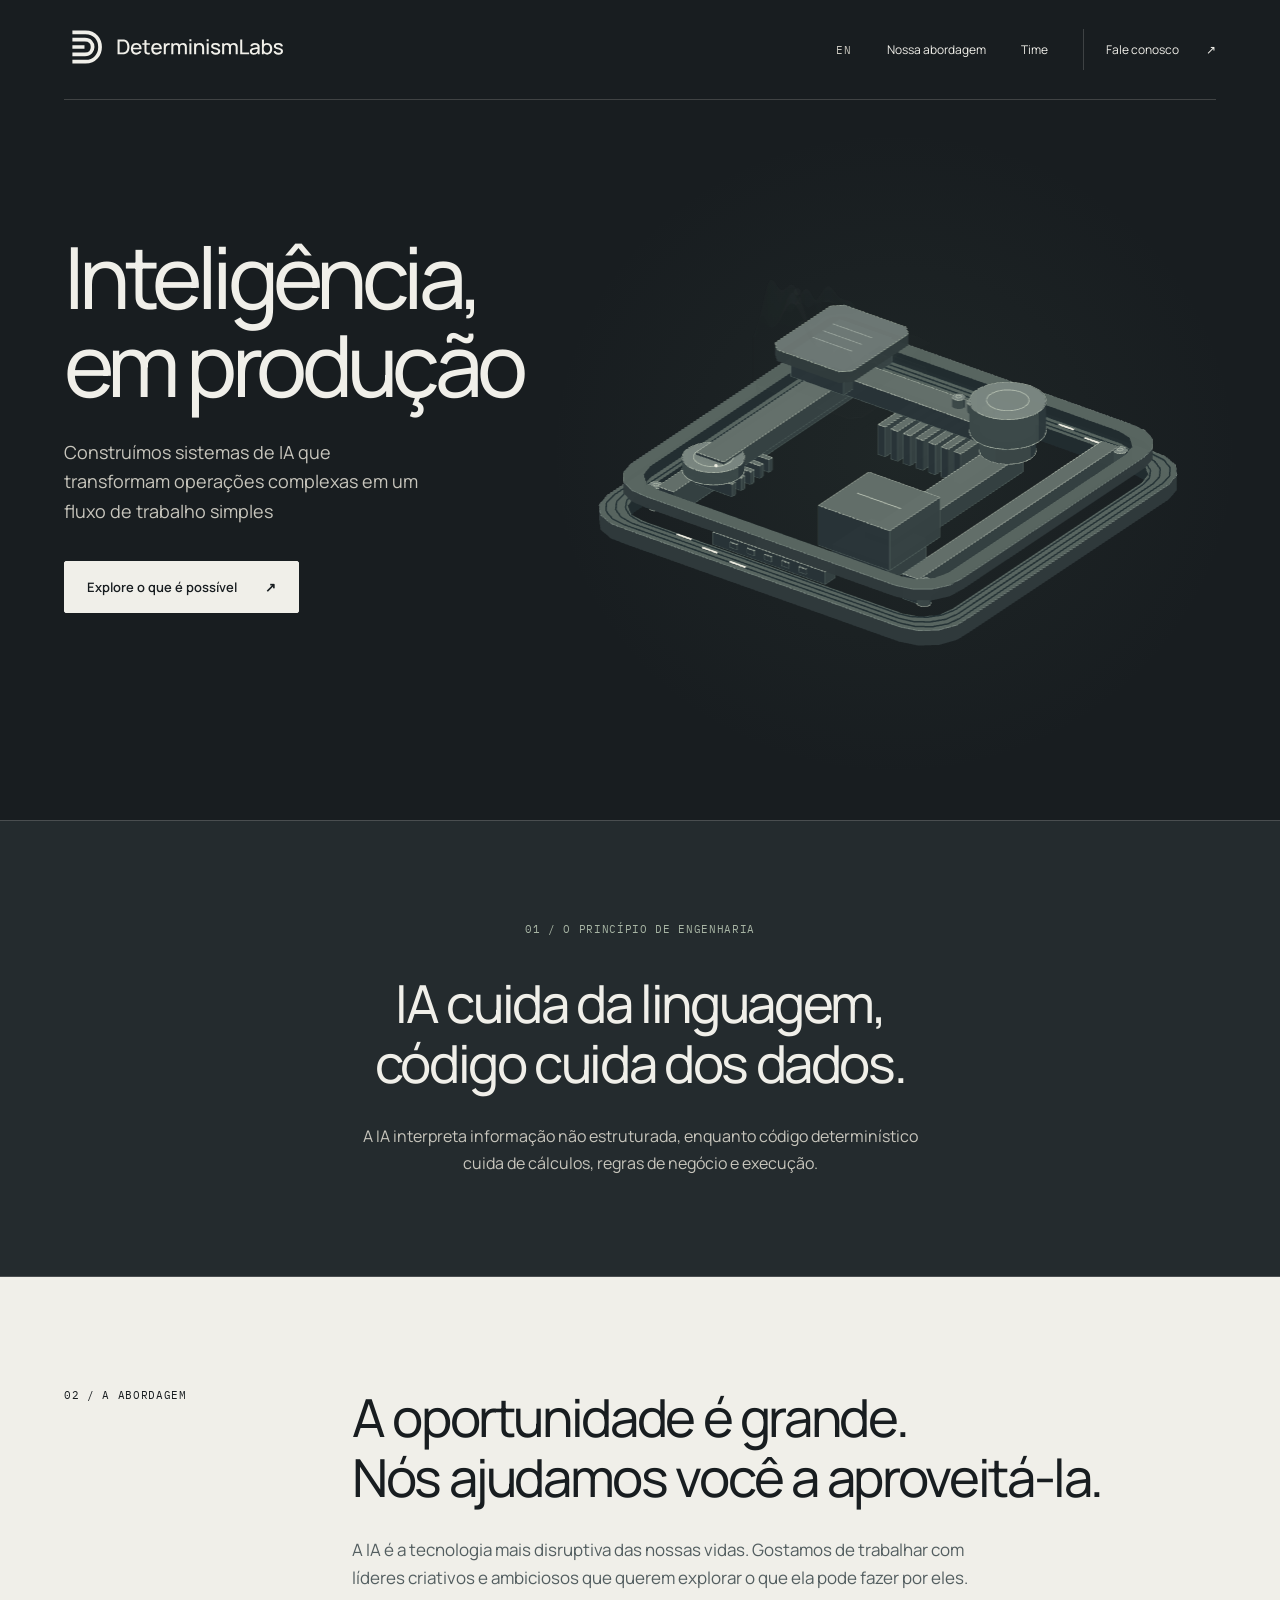
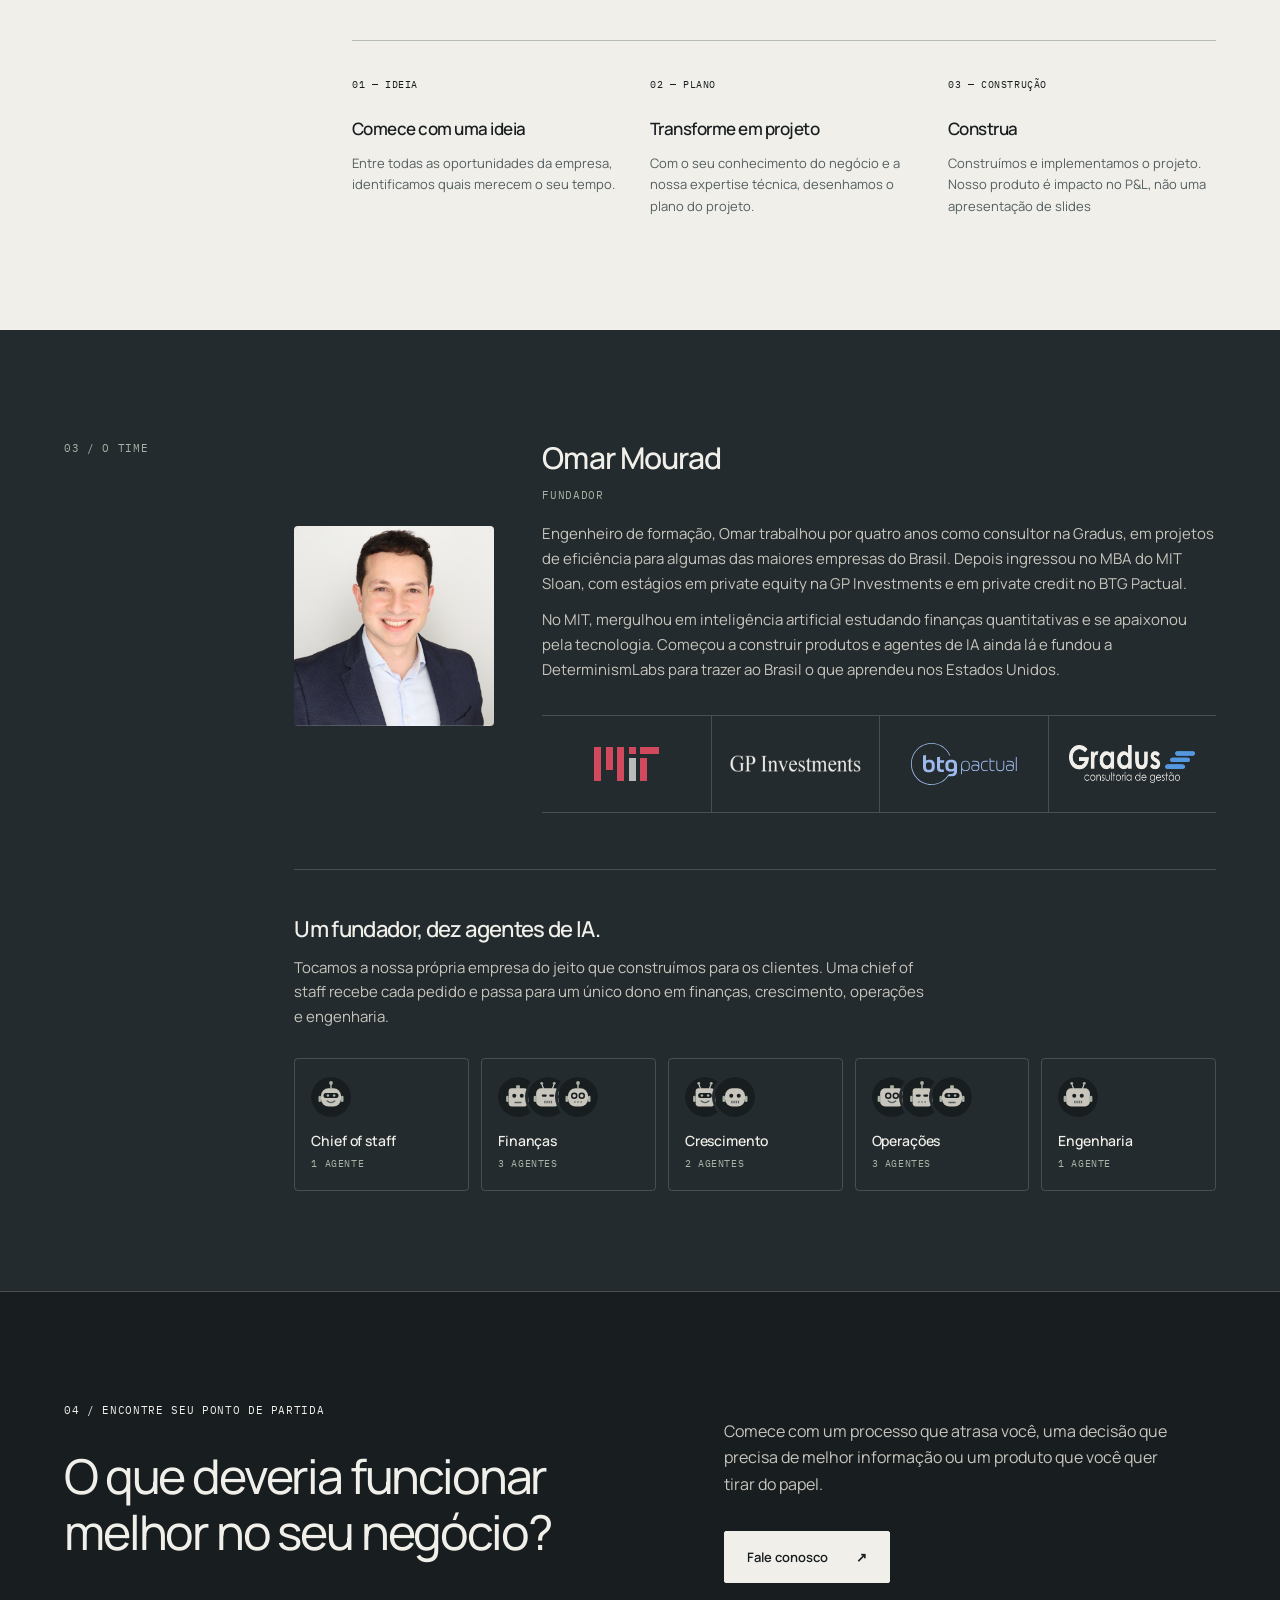
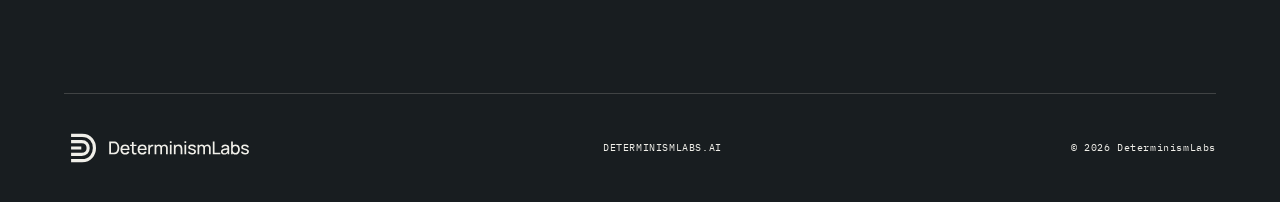
==== commit 9457053e: "Split founder bio into two paragraphs before the MIT sentence Co-Authored-By: Claude Opus 5.5 <norep" ====
--- a/pt/index.html
+++ b/pt/index.html
@@ -4,7 +4,7 @@
 <section class="principle" id="principle"><div class="eyebrow">01 / O princípio de engenharia</div><h2>IA cuida da linguagem,<br>código cuida dos dados.</h2><p>A IA interpreta informação não estruturada, enquanto código determinístico cuida de cálculos, regras de negócio e execução.</p></section>
 <section class="intro" id="approach"><div class="eyebrow">02 / A abordagem</div><div><h2>A oportunidade é grande.<br>Nós ajudamos você a aproveitá-la.</h2><p>A IA é a tecnologia mais disruptiva das nossas vidas. Gostamos de trabalhar com líderes criativos e ambiciosos que querem explorar o que ela pode fazer por eles.</p><div class="steps"><article><span class="mono">01 — IDEIA</span><h3>Comece com uma ideia</h3><p>Entre todas as oportunidades da empresa, identificamos quais merecem o seu tempo.</p></article><article><span class="mono">02 — PLANO</span><h3>Transforme em projeto</h3><p>Com o seu conhecimento do negócio e a nossa expertise técnica, desenhamos o plano do projeto.</p></article><article><span class="mono">03 — CONSTRUÇÃO</span><h3>Construa</h3><p>Construímos e implementamos o projeto. Nosso produto é impacto no P&amp;L, não uma apresentação de slides</p></article></div></div></section>
 
-<section class="team" id="team"><div class="eyebrow">03 / O time</div><div class="team-body"><div class="founder"><img class="portrait" src="../assets/team/omar-mourad.jpg" alt="Foto de Omar Mourad" width="640" height="640" loading="lazy"><div class="bio"><h3>Omar Mourad</h3><span class="mono">Fundador</span><p>Engenheiro de formação, Omar trabalhou por quatro anos como consultor na Gradus, em projetos de eficiência para algumas das maiores empresas do Brasil. Depois ingressou no MBA do MIT Sloan, com estágios em private equity na GP Investments e em private credit no BTG Pactual. No MIT, mergulhou em inteligência artificial estudando finanças quantitativas e se apaixonou pela tecnologia. Começou a construir produtos e agentes de IA ainda lá e fundou a DeterminismLabs para trazer ao Brasil o que aprendeu nos Estados Unidos.</p><ul class="logos" aria-label="Trajetória"><li><img class="mit" src="../assets/team/mit-on-dark.svg" alt="MIT" loading="lazy"></li><li><img class="gp" src="../assets/team/gp-investments-on-dark.png" alt="GP Investments" loading="lazy"></li><li><img class="btg" src="../assets/team/btg-pactual-on-dark.svg" alt="BTG Pactual" loading="lazy"></li><li><img class="gradus" src="../assets/team/gradus-on-dark.png" alt="Gradus" loading="lazy"></li></ul></div></div><div class="agents"><div><h3>Um fundador, dez agentes de IA.</h3><p>Tocamos a nossa própria empresa do jeito que construímos para os clientes. Uma chief of staff recebe cada pedido e passa para um único dono em finanças, crescimento, operações e engenharia.</p></div><ul class="depts" aria-label="Agentes de IA por área"><li><div class="bots"><svg viewBox="0 0 64 64" xmlns="http://www.w3.org/2000/svg" aria-hidden="true" focusable="false"><circle cx="32" cy="32" r="32" fill="#181D20"/><line x1="32" y1="18" x2="32" y2="11" stroke="#C7C5BC" stroke-width="2"/><circle cx="32" cy="9.5" r="3" fill="#A7B4A4"/><rect x="12" y="30" width="4" height="10" rx="2" fill="#A7B4A4"/><rect x="48" y="30" width="4" height="10" rx="2" fill="#A7B4A4"/><rect x="16" y="18" width="32" height="29" rx="12" fill="#C7C5BC"/><rect x="20" y="25.5" width="24" height="8" rx="4" fill="#181D20"/><circle cx="27" cy="29.5" r="2" fill="#A7B4A4"/><circle cx="37" cy="29.5" r="2" fill="#A7B4A4"/><path d="M26 38.5q6 5 12 0" fill="none" stroke="#535E60" stroke-width="2.2" stroke-linecap="round"/></svg></div><strong>Chief of staff</strong><span class="mono">1 agente</span></li><li><div class="bots"><svg viewBox="0 0 64 64" xmlns="http://www.w3.org/2000/svg" aria-hidden="true" focusable="false"><circle cx="32" cy="32" r="32" fill="#181D20"/><rect x="29" y="13" width="6" height="6" rx="1" fill="#A7B4A4"/><rect x="13" y="30" width="4" height="10" rx="2" fill="#A7B4A4"/><rect x="47" y="30" width="4" height="10" rx="2" fill="#A7B4A4"/><rect x="17" y="18" width="30" height="29" rx="5" fill="#C7C5BC"/><circle cx="26" cy="30" r="3.2" fill="#181D20"/><circle cx="38" cy="30" r="3.2" fill="#181D20"/><rect x="26" y="39.5" width="12" height="2.4" rx="1.2" fill="#535E60"/></svg><svg viewBox="0 0 64 64" xmlns="http://www.w3.org/2000/svg" aria-hidden="true" focusable="false"><circle cx="32" cy="32" r="32" fill="#181D20"/><line x1="25" y1="19" x2="22" y2="11" stroke="#C7C5BC" stroke-width="2"/><line x1="39" y1="19" x2="42" y2="11" stroke="#C7C5BC" stroke-width="2"/><circle cx="22" cy="10" r="2.2" fill="#A7B4A4"/><circle cx="42" cy="10" r="2.2" fill="#A7B4A4"/><rect x="9" y="30" width="4" height="10" rx="2" fill="#A7B4A4"/><rect x="51" y="30" width="4" height="10" rx="2" fill="#A7B4A4"/><rect x="13" y="18" width="38" height="29" rx="8" fill="#C7C5BC"/><rect x="22" y="28" width="8" height="3.5" rx="1.75" fill="#181D20"/><rect x="34" y="28" width="8" height="3.5" rx="1.75" fill="#181D20"/><rect x="26" y="38" width="2" height="4" fill="#535E60"/><rect x="29.5" y="38" width="2" height="4" fill="#535E60"/><rect x="33" y="38" width="2" height="4" fill="#535E60"/><rect x="36.5" y="38" width="2" height="4" fill="#535E60"/></svg><svg viewBox="0 0 64 64" xmlns="http://www.w3.org/2000/svg" aria-hidden="true" focusable="false"><circle cx="32" cy="32" r="32" fill="#181D20"/><line x1="32" y1="18" x2="32" y2="11" stroke="#C7C5BC" stroke-width="2"/><circle cx="32" cy="9.5" r="3" fill="#A7B4A4"/><rect x="12" y="30" width="4" height="10" rx="2" fill="#A7B4A4"/><rect x="48" y="30" width="4" height="10" rx="2" fill="#A7B4A4"/><rect x="16" y="18" width="32" height="29" rx="12" fill="#C7C5BC"/><circle cx="26" cy="30" r="4" fill="none" stroke="#181D20" stroke-width="2.4"/><circle cx="38" cy="30" r="4" fill="none" stroke="#181D20" stroke-width="2.4"/><circle cx="27" cy="40" r="1.3" fill="#535E60"/><circle cx="32" cy="40" r="1.3" fill="#535E60"/><circle cx="37" cy="40" r="1.3" fill="#535E60"/></svg></div><strong>Finanças</strong><span class="mono">3 agentes</span></li><li><div class="bots"><svg viewBox="0 0 64 64" xmlns="http://www.w3.org/2000/svg" aria-hidden="true" focusable="false"><circle cx="32" cy="32" r="32" fill="#181D20"/><line x1="25" y1="19" x2="22" y2="11" stroke="#C7C5BC" stroke-width="2"/><line x1="39" y1="19" x2="42" y2="11" stroke="#C7C5BC" stroke-width="2"/><circle cx="22" cy="10" r="2.2" fill="#A7B4A4"/><circle cx="42" cy="10" r="2.2" fill="#A7B4A4"/><rect x="13" y="30" width="4" height="10" rx="2" fill="#A7B4A4"/><rect x="47" y="30" width="4" height="10" rx="2" fill="#A7B4A4"/><rect x="17" y="18" width="30" height="29" rx="5" fill="#C7C5BC"/><rect x="21" y="25.5" width="22" height="8" rx="4" fill="#181D20"/><circle cx="27" cy="29.5" r="2" fill="#A7B4A4"/><circle cx="37" cy="29.5" r="2" fill="#A7B4A4"/><path d="M26 38.5q6 5 12 0" fill="none" stroke="#535E60" stroke-width="2.2" stroke-linecap="round"/></svg><svg viewBox="0 0 64 64" xmlns="http://www.w3.org/2000/svg" aria-hidden="true" focusable="false"><circle cx="32" cy="32" r="32" fill="#181D20"/><rect x="12" y="30" width="4" height="10" rx="2" fill="#A7B4A4"/><rect x="48" y="30" width="4" height="10" rx="2" fill="#A7B4A4"/><rect x="16" y="18" width="32" height="29" rx="12" fill="#C7C5BC"/><circle cx="26" cy="30" r="3.2" fill="#181D20"/><circle cx="38" cy="30" r="3.2" fill="#181D20"/><rect x="26" y="38" width="2" height="4" fill="#535E60"/><rect x="29.5" y="38" width="2" height="4" fill="#535E60"/><rect x="33" y="38" width="2" height="4" fill="#535E60"/><rect x="36.5" y="38" width="2" height="4" fill="#535E60"/></svg></div><strong>Crescimento</strong><span class="mono">2 agentes</span></li><li><div class="bots"><svg viewBox="0 0 64 64" xmlns="http://www.w3.org/2000/svg" aria-hidden="true" focusable="false"><circle cx="32" cy="32" r="32" fill="#181D20"/><rect x="29" y="13" width="6" height="6" rx="1" fill="#A7B4A4"/><rect x="9" y="30" width="4" height="10" rx="2" fill="#A7B4A4"/><rect x="51" y="30" width="4" height="10" rx="2" fill="#A7B4A4"/><rect x="13" y="18" width="38" height="29" rx="8" fill="#C7C5BC"/><circle cx="26" cy="30" r="4" fill="none" stroke="#181D20" stroke-width="2.4"/><circle cx="38" cy="30" r="4" fill="none" stroke="#181D20" stroke-width="2.4"/><path d="M26 38.5q6 5 12 0" fill="none" stroke="#535E60" stroke-width="2.2" stroke-linecap="round"/></svg><svg viewBox="0 0 64 64" xmlns="http://www.w3.org/2000/svg" aria-hidden="true" focusable="false"><circle cx="32" cy="32" r="32" fill="#181D20"/><line x1="32" y1="18" x2="32" y2="11" stroke="#C7C5BC" stroke-width="2"/><circle cx="32" cy="9.5" r="3" fill="#A7B4A4"/><rect x="13" y="30" width="4" height="10" rx="2" fill="#A7B4A4"/><rect x="47" y="30" width="4" height="10" rx="2" fill="#A7B4A4"/><rect x="17" y="18" width="30" height="29" rx="5" fill="#C7C5BC"/><rect x="22" y="28" width="8" height="3.5" rx="1.75" fill="#181D20"/><rect x="34" y="28" width="8" height="3.5" rx="1.75" fill="#181D20"/><circle cx="27" cy="40" r="1.3" fill="#535E60"/><circle cx="32" cy="40" r="1.3" fill="#535E60"/><circle cx="37" cy="40" r="1.3" fill="#535E60"/></svg><svg viewBox="0 0 64 64" xmlns="http://www.w3.org/2000/svg" aria-hidden="true" focusable="false"><circle cx="32" cy="32" r="32" fill="#181D20"/><rect x="29" y="13" width="6" height="6" rx="1" fill="#A7B4A4"/><rect x="12" y="30" width="4" height="10" rx="2" fill="#A7B4A4"/><rect x="48" y="30" width="4" height="10" rx="2" fill="#A7B4A4"/><rect x="16" y="18" width="32" height="29" rx="12" fill="#C7C5BC"/><rect x="20" y="25.5" width="24" height="8" rx="4" fill="#181D20"/><circle cx="27" cy="29.5" r="2" fill="#A7B4A4"/><circle cx="37" cy="29.5" r="2" fill="#A7B4A4"/><rect x="26" y="39.5" width="12" height="2.4" rx="1.2" fill="#535E60"/></svg></div><strong>Operações</strong><span class="mono">3 agentes</span></li><li><div class="bots"><svg viewBox="0 0 64 64" xmlns="http://www.w3.org/2000/svg" aria-hidden="true" focusable="false"><circle cx="32" cy="32" r="32" fill="#181D20"/><line x1="25" y1="19" x2="22" y2="11" stroke="#C7C5BC" stroke-width="2"/><line x1="39" y1="19" x2="42" y2="11" stroke="#C7C5BC" stroke-width="2"/><circle cx="22" cy="10" r="2.2" fill="#A7B4A4"/><circle cx="42" cy="10" r="2.2" fill="#A7B4A4"/><rect x="9" y="30" width="4" height="10" rx="2" fill="#A7B4A4"/><rect x="51" y="30" width="4" height="10" rx="2" fill="#A7B4A4"/><rect x="13" y="18" width="38" height="29" rx="8" fill="#C7C5BC"/><circle cx="26" cy="30" r="3.2" fill="#181D20"/><circle cx="38" cy="30" r="3.2" fill="#181D20"/><rect x="26" y="38" width="2" height="4" fill="#535E60"/><rect x="29.5" y="38" width="2" height="4" fill="#535E60"/><rect x="33" y="38" width="2" height="4" fill="#535E60"/><rect x="36.5" y="38" width="2" height="4" fill="#535E60"/></svg></div><strong>Engenharia</strong><span class="mono">1 agente</span></li></ul></div></div></section>
+<section class="team" id="team"><div class="eyebrow">03 / O time</div><div class="team-body"><div class="founder"><img class="portrait" src="../assets/team/omar-mourad.jpg" alt="Foto de Omar Mourad" width="640" height="640" loading="lazy"><div class="bio"><h3>Omar Mourad</h3><span class="mono">Fundador</span><p>Engenheiro de formação, Omar trabalhou por quatro anos como consultor na Gradus, em projetos de eficiência para algumas das maiores empresas do Brasil. Depois ingressou no MBA do MIT Sloan, com estágios em private equity na GP Investments e em private credit no BTG Pactual.</p><p>No MIT, mergulhou em inteligência artificial estudando finanças quantitativas e se apaixonou pela tecnologia. Começou a construir produtos e agentes de IA ainda lá e fundou a DeterminismLabs para trazer ao Brasil o que aprendeu nos Estados Unidos.</p><ul class="logos" aria-label="Trajetória"><li><img class="mit" src="../assets/team/mit-on-dark.svg" alt="MIT" loading="lazy"></li><li><img class="gp" src="../assets/team/gp-investments-on-dark.png" alt="GP Investments" loading="lazy"></li><li><img class="btg" src="../assets/team/btg-pactual-on-dark.svg" alt="BTG Pactual" loading="lazy"></li><li><img class="gradus" src="../assets/team/gradus-on-dark.png" alt="Gradus" loading="lazy"></li></ul></div></div><div class="agents"><div><h3>Um fundador, dez agentes de IA.</h3><p>Tocamos a nossa própria empresa do jeito que construímos para os clientes. Uma chief of staff recebe cada pedido e passa para um único dono em finanças, crescimento, operações e engenharia.</p></div><ul class="depts" aria-label="Agentes de IA por área"><li><div class="bots"><svg viewBox="0 0 64 64" xmlns="http://www.w3.org/2000/svg" aria-hidden="true" focusable="false"><circle cx="32" cy="32" r="32" fill="#181D20"/><line x1="32" y1="18" x2="32" y2="11" stroke="#C7C5BC" stroke-width="2"/><circle cx="32" cy="9.5" r="3" fill="#A7B4A4"/><rect x="12" y="30" width="4" height="10" rx="2" fill="#A7B4A4"/><rect x="48" y="30" width="4" height="10" rx="2" fill="#A7B4A4"/><rect x="16" y="18" width="32" height="29" rx="12" fill="#C7C5BC"/><rect x="20" y="25.5" width="24" height="8" rx="4" fill="#181D20"/><circle cx="27" cy="29.5" r="2" fill="#A7B4A4"/><circle cx="37" cy="29.5" r="2" fill="#A7B4A4"/><path d="M26 38.5q6 5 12 0" fill="none" stroke="#535E60" stroke-width="2.2" stroke-linecap="round"/></svg></div><strong>Chief of staff</strong><span class="mono">1 agente</span></li><li><div class="bots"><svg viewBox="0 0 64 64" xmlns="http://www.w3.org/2000/svg" aria-hidden="true" focusable="false"><circle cx="32" cy="32" r="32" fill="#181D20"/><rect x="29" y="13" width="6" height="6" rx="1" fill="#A7B4A4"/><rect x="13" y="30" width="4" height="10" rx="2" fill="#A7B4A4"/><rect x="47" y="30" width="4" height="10" rx="2" fill="#A7B4A4"/><rect x="17" y="18" width="30" height="29" rx="5" fill="#C7C5BC"/><circle cx="26" cy="30" r="3.2" fill="#181D20"/><circle cx="38" cy="30" r="3.2" fill="#181D20"/><rect x="26" y="39.5" width="12" height="2.4" rx="1.2" fill="#535E60"/></svg><svg viewBox="0 0 64 64" xmlns="http://www.w3.org/2000/svg" aria-hidden="true" focusable="false"><circle cx="32" cy="32" r="32" fill="#181D20"/><line x1="25" y1="19" x2="22" y2="11" stroke="#C7C5BC" stroke-width="2"/><line x1="39" y1="19" x2="42" y2="11" stroke="#C7C5BC" stroke-width="2"/><circle cx="22" cy="10" r="2.2" fill="#A7B4A4"/><circle cx="42" cy="10" r="2.2" fill="#A7B4A4"/><rect x="9" y="30" width="4" height="10" rx="2" fill="#A7B4A4"/><rect x="51" y="30" width="4" height="10" rx="2" fill="#A7B4A4"/><rect x="13" y="18" width="38" height="29" rx="8" fill="#C7C5BC"/><rect x="22" y="28" width="8" height="3.5" rx="1.75" fill="#181D20"/><rect x="34" y="28" width="8" height="3.5" rx="1.75" fill="#181D20"/><rect x="26" y="38" width="2" height="4" fill="#535E60"/><rect x="29.5" y="38" width="2" height="4" fill="#535E60"/><rect x="33" y="38" width="2" height="4" fill="#535E60"/><rect x="36.5" y="38" width="2" height="4" fill="#535E60"/></svg><svg viewBox="0 0 64 64" xmlns="http://www.w3.org/2000/svg" aria-hidden="true" focusable="false"><circle cx="32" cy="32" r="32" fill="#181D20"/><line x1="32" y1="18" x2="32" y2="11" stroke="#C7C5BC" stroke-width="2"/><circle cx="32" cy="9.5" r="3" fill="#A7B4A4"/><rect x="12" y="30" width="4" height="10" rx="2" fill="#A7B4A4"/><rect x="48" y="30" width="4" height="10" rx="2" fill="#A7B4A4"/><rect x="16" y="18" width="32" height="29" rx="12" fill="#C7C5BC"/><circle cx="26" cy="30" r="4" fill="none" stroke="#181D20" stroke-width="2.4"/><circle cx="38" cy="30" r="4" fill="none" stroke="#181D20" stroke-width="2.4"/><circle cx="27" cy="40" r="1.3" fill="#535E60"/><circle cx="32" cy="40" r="1.3" fill="#535E60"/><circle cx="37" cy="40" r="1.3" fill="#535E60"/></svg></div><strong>Finanças</strong><span class="mono">3 agentes</span></li><li><div class="bots"><svg viewBox="0 0 64 64" xmlns="http://www.w3.org/2000/svg" aria-hidden="true" focusable="false"><circle cx="32" cy="32" r="32" fill="#181D20"/><line x1="25" y1="19" x2="22" y2="11" stroke="#C7C5BC" stroke-width="2"/><line x1="39" y1="19" x2="42" y2="11" stroke="#C7C5BC" stroke-width="2"/><circle cx="22" cy="10" r="2.2" fill="#A7B4A4"/><circle cx="42" cy="10" r="2.2" fill="#A7B4A4"/><rect x="13" y="30" width="4" height="10" rx="2" fill="#A7B4A4"/><rect x="47" y="30" width="4" height="10" rx="2" fill="#A7B4A4"/><rect x="17" y="18" width="30" height="29" rx="5" fill="#C7C5BC"/><rect x="21" y="25.5" width="22" height="8" rx="4" fill="#181D20"/><circle cx="27" cy="29.5" r="2" fill="#A7B4A4"/><circle cx="37" cy="29.5" r="2" fill="#A7B4A4"/><path d="M26 38.5q6 5 12 0" fill="none" stroke="#535E60" stroke-width="2.2" stroke-linecap="round"/></svg><svg viewBox="0 0 64 64" xmlns="http://www.w3.org/2000/svg" aria-hidden="true" focusable="false"><circle cx="32" cy="32" r="32" fill="#181D20"/><rect x="12" y="30" width="4" height="10" rx="2" fill="#A7B4A4"/><rect x="48" y="30" width="4" height="10" rx="2" fill="#A7B4A4"/><rect x="16" y="18" width="32" height="29" rx="12" fill="#C7C5BC"/><circle cx="26" cy="30" r="3.2" fill="#181D20"/><circle cx="38" cy="30" r="3.2" fill="#181D20"/><rect x="26" y="38" width="2" height="4" fill="#535E60"/><rect x="29.5" y="38" width="2" height="4" fill="#535E60"/><rect x="33" y="38" width="2" height="4" fill="#535E60"/><rect x="36.5" y="38" width="2" height="4" fill="#535E60"/></svg></div><strong>Crescimento</strong><span class="mono">2 agentes</span></li><li><div class="bots"><svg viewBox="0 0 64 64" xmlns="http://www.w3.org/2000/svg" aria-hidden="true" focusable="false"><circle cx="32" cy="32" r="32" fill="#181D20"/><rect x="29" y="13" width="6" height="6" rx="1" fill="#A7B4A4"/><rect x="9" y="30" width="4" height="10" rx="2" fill="#A7B4A4"/><rect x="51" y="30" width="4" height="10" rx="2" fill="#A7B4A4"/><rect x="13" y="18" width="38" height="29" rx="8" fill="#C7C5BC"/><circle cx="26" cy="30" r="4" fill="none" stroke="#181D20" stroke-width="2.4"/><circle cx="38" cy="30" r="4" fill="none" stroke="#181D20" stroke-width="2.4"/><path d="M26 38.5q6 5 12 0" fill="none" stroke="#535E60" stroke-width="2.2" stroke-linecap="round"/></svg><svg viewBox="0 0 64 64" xmlns="http://www.w3.org/2000/svg" aria-hidden="true" focusable="false"><circle cx="32" cy="32" r="32" fill="#181D20"/><line x1="32" y1="18" x2="32" y2="11" stroke="#C7C5BC" stroke-width="2"/><circle cx="32" cy="9.5" r="3" fill="#A7B4A4"/><rect x="13" y="30" width="4" height="10" rx="2" fill="#A7B4A4"/><rect x="47" y="30" width="4" height="10" rx="2" fill="#A7B4A4"/><rect x="17" y="18" width="30" height="29" rx="5" fill="#C7C5BC"/><rect x="22" y="28" width="8" height="3.5" rx="1.75" fill="#181D20"/><rect x="34" y="28" width="8" height="3.5" rx="1.75" fill="#181D20"/><circle cx="27" cy="40" r="1.3" fill="#535E60"/><circle cx="32" cy="40" r="1.3" fill="#535E60"/><circle cx="37" cy="40" r="1.3" fill="#535E60"/></svg><svg viewBox="0 0 64 64" xmlns="http://www.w3.org/2000/svg" aria-hidden="true" focusable="false"><circle cx="32" cy="32" r="32" fill="#181D20"/><rect x="29" y="13" width="6" height="6" rx="1" fill="#A7B4A4"/><rect x="12" y="30" width="4" height="10" rx="2" fill="#A7B4A4"/><rect x="48" y="30" width="4" height="10" rx="2" fill="#A7B4A4"/><rect x="16" y="18" width="32" height="29" rx="12" fill="#C7C5BC"/><rect x="20" y="25.5" width="24" height="8" rx="4" fill="#181D20"/><circle cx="27" cy="29.5" r="2" fill="#A7B4A4"/><circle cx="37" cy="29.5" r="2" fill="#A7B4A4"/><rect x="26" y="39.5" width="12" height="2.4" rx="1.2" fill="#535E60"/></svg></div><strong>Operações</strong><span class="mono">3 agentes</span></li><li><div class="bots"><svg viewBox="0 0 64 64" xmlns="http://www.w3.org/2000/svg" aria-hidden="true" focusable="false"><circle cx="32" cy="32" r="32" fill="#181D20"/><line x1="25" y1="19" x2="22" y2="11" stroke="#C7C5BC" stroke-width="2"/><line x1="39" y1="19" x2="42" y2="11" stroke="#C7C5BC" stroke-width="2"/><circle cx="22" cy="10" r="2.2" fill="#A7B4A4"/><circle cx="42" cy="10" r="2.2" fill="#A7B4A4"/><rect x="9" y="30" width="4" height="10" rx="2" fill="#A7B4A4"/><rect x="51" y="30" width="4" height="10" rx="2" fill="#A7B4A4"/><rect x="13" y="18" width="38" height="29" rx="8" fill="#C7C5BC"/><circle cx="26" cy="30" r="3.2" fill="#181D20"/><circle cx="38" cy="30" r="3.2" fill="#181D20"/><rect x="26" y="38" width="2" height="4" fill="#535E60"/><rect x="29.5" y="38" width="2" height="4" fill="#535E60"/><rect x="33" y="38" width="2" height="4" fill="#535E60"/><rect x="36.5" y="38" width="2" height="4" fill="#535E60"/></svg></div><strong>Engenharia</strong><span class="mono">1 agente</span></li></ul></div></div></section>
 <section class="opportunity" id="opportunity"><div><div class="eyebrow">04 / Encontre seu ponto de partida</div><h2>O que deveria funcionar<br>melhor no seu negócio?</h2></div><div><p>Comece com um processo que atrasa você, uma decisão que precisa de melhor informação ou um produto que você quer tirar do papel.</p><a class="button" href="mailto:contact@determinismlabs.ai" data-contact-open>Fale conosco <span>↗</span></a></div></section></main>
 <dialog id="contact" class="contact" aria-labelledby="contact-title"><div class="contact-inner"><div class="contact-head"><div><span class="eyebrow">Fale conosco</span><h2 id="contact-title">Conte o que deveria<br>funcionar melhor.</h2></div><button type="button" class="contact-close" data-contact-close aria-label="Fechar">×</button></div><p>Descreva o processo, a decisão ou o produto que você tem em mente. Respondemos de contact@determinismlabs.ai em até dois dias úteis.</p><form action="https://api.web3forms.com/submit" method="POST" novalidate data-sending="Enviando…" data-error="Algo deu errado. Escreva diretamente para contact@determinismlabs.ai."><input type="hidden" name="access_key" value="a11fddf4-00a5-453a-812e-54a4db5dd188"><input type="hidden" name="subject" value="Nova mensagem do site determinismlabs.ai"><input type="hidden" name="from_name" value="Site DeterminismLabs"><input type="hidden" name="language" value="pt-BR"><input class="hp" type="text" name="botcheck" tabindex="-1" autocomplete="off" aria-hidden="true"><div class="row"><label><span class="mono">Nome</span><input type="text" name="name" required autocomplete="name" placeholder="Seu nome"></label><label><span class="mono">E-mail</span><input type="email" name="email" required autocomplete="email" placeholder="voce@empresa.com"></label></div><label><span class="mono">Empresa</span><input type="text" name="company" required autocomplete="organization" placeholder="Empresa"></label><label><span class="mono">Mensagem</span><textarea name="message" required placeholder="O que deveria funcionar melhor no seu negócio?"></textarea></label><p class="contact-status" role="status" aria-live="polite"></p><div class="contact-actions"><button type="submit" class="button">Enviar mensagem <span>↗</span></button><span class="contact-alt">ou escreva para <a href="mailto:contact@determinismlabs.ai">contact@determinismlabs.ai</a></span></div></form><div class="contact-done"><p>Obrigado. Sua mensagem está a caminho de contact@determinismlabs.ai e responderemos em até dois dias úteis.</p><button type="button" class="button" data-contact-close>Fechar <span>↗</span></button></div></div></dialog>
 <footer><img src="../assets/logos/wordmark-chalk.svg" alt="DeterminismLabs" class="logo"><div class="mono">DETERMINISMLABS.AI</div><span class="mono">© 2026 DeterminismLabs</span></footer><script src="../assets/motion-timeline.js"></script><script src="../assets/motion-process.js"></script><script src="../assets/motion-renderer.js"></script><script src="../assets/motion.js"></script><script src="../assets/contact.js"></script></body></html>
--- a/assets/concept.css
+++ b/assets/concept.css
@@ -5,7 +5,7 @@
 
 .nav .lang{font-family:"IBM Plex Mono",monospace;font-size:11px;letter-spacing:.08em;color:var(--stone);padding:6px 0}.nav .lang:hover{color:var(--chalk)}
 
-.team{padding:110px 5% 100px;background:var(--carbon);border-bottom:1px solid var(--line);display:grid;grid-template-columns:20% 80%}.team>.eyebrow{color:var(--sage)}.team-body{max-width:1108px}.founder{display:grid;grid-template-columns:200px minmax(0,1fr);gap:48px;align-items:start}.portrait{width:100%;height:auto;aspect-ratio:1;object-fit:cover;border-radius:4px;display:block}.bio{max-width:860px}.bio h3{font-size:30px;font-weight:550;letter-spacing:-.03em;margin:0 0 6px;line-height:1.2}.bio .mono{color:var(--sage);text-transform:uppercase}.bio p{color:var(--stone);font-size:15px;margin:18px 0 0}.logos{display:grid;grid-template-columns:repeat(4,minmax(0,1fr));list-style:none;margin:32px 0 0;padding:0;border-top:1px solid var(--line);border-bottom:1px solid var(--line)}.logos li{height:96px;display:flex;align-items:center;justify-content:center;padding:0 18px}.logos li+li{border-left:1px solid var(--line)}.logos img{display:block;width:auto;max-width:100%}.logos .mit{height:34px}.logos .gp{height:17px}.logos .btg{height:42px}.logos .gradus{height:38px}.agents{margin-top:56px;padding-top:44px;border-top:1px solid var(--line)}.agents h3{font-size:22px;font-weight:550;letter-spacing:-.03em;margin:0}.agents p{color:var(--stone);font-size:15px;max-width:640px;margin:12px 0 28px}.depts{display:grid;grid-template-columns:repeat(5,minmax(0,1fr));gap:12px;list-style:none;margin:0;padding:0;max-width:1108px}.depts li{border:1px solid var(--line);border-radius:4px;padding:18px 16px}.bots{display:flex;margin-bottom:14px}.bots svg{width:40px;height:40px;flex:none;border-radius:50%;box-shadow:0 0 0 3px var(--carbon)}.bots svg+svg{margin-left:-10px}.depts strong{display:block;font-size:14px;font-weight:550;letter-spacing:-.01em}.depts .mono{color:var(--sage);font-size:10px;text-transform:uppercase}
+.team{padding:110px 5% 100px;background:var(--carbon);border-bottom:1px solid var(--line);display:grid;grid-template-columns:20% 80%}.team>.eyebrow{color:var(--sage)}.team-body{max-width:1108px}.founder{display:grid;grid-template-columns:200px minmax(0,1fr);gap:48px;align-items:center}.portrait{width:100%;height:auto;aspect-ratio:1;object-fit:cover;border-radius:4px;display:block}.bio{max-width:860px}.bio h3{font-size:30px;font-weight:550;letter-spacing:-.03em;margin:0 0 6px;line-height:1.2}.bio .mono{color:var(--sage);text-transform:uppercase}.bio p{color:var(--stone);font-size:15px;margin:18px 0 0}.bio p+p{margin-top:12px}.logos{display:grid;grid-template-columns:repeat(4,minmax(0,1fr));list-style:none;margin:32px 0 0;padding:0;border-top:1px solid var(--line);border-bottom:1px solid var(--line)}.logos li{height:96px;display:flex;align-items:center;justify-content:center;padding:0 18px}.logos li+li{border-left:1px solid var(--line)}.logos img{display:block;width:auto;max-width:100%}.logos .mit{height:34px}.logos .gp{height:17px}.logos .btg{height:42px}.logos .gradus{height:38px}.agents{margin-top:56px;padding-top:44px;border-top:1px solid var(--line)}.agents h3{font-size:22px;font-weight:550;letter-spacing:-.03em;margin:0}.agents p{color:var(--stone);font-size:15px;max-width:640px;margin:12px 0 28px}.depts{display:grid;grid-template-columns:repeat(5,minmax(0,1fr));gap:12px;list-style:none;margin:0;padding:0;max-width:1108px}.depts li{border:1px solid var(--line);border-radius:4px;padding:18px 16px}.bots{display:flex;margin-bottom:14px}.bots svg{width:40px;height:40px;flex:none;border-radius:50%;box-shadow:0 0 0 3px var(--carbon)}.bots svg+svg{margin-left:-10px}.depts strong{display:block;font-size:14px;font-weight:550;letter-spacing:-.01em}.depts .mono{color:var(--sage);font-size:10px;text-transform:uppercase}
 @media(max-width:1100px){.depts{grid-template-columns:repeat(3,minmax(0,1fr))}}
 @media(max-width:900px){.team{grid-template-columns:1fr;gap:35px}.founder{grid-template-columns:160px minmax(0,1fr);gap:32px}}
 @media(max-width:600px){.team{padding:65px 6%}.founder{grid-template-columns:1fr;gap:24px}.portrait{width:180px}.logos{grid-template-columns:repeat(2,minmax(0,1fr))}.logos li{height:84px}.logos li:nth-child(3){border-left:0}.logos li:nth-child(n+3){border-top:1px solid var(--line)}.logos .gp{height:14px}.logos .mit{height:30px}.logos .btg,.logos .gradus{height:32px}.agents{margin-top:44px;padding-top:36px}.depts{grid-template-columns:repeat(2,minmax(0,1fr))}.depts li:first-child{grid-column:1/-1;display:grid;grid-template-columns:auto 1fr;column-gap:16px;align-items:center}.depts li:first-child .bots{grid-row:span 2;margin:0}}
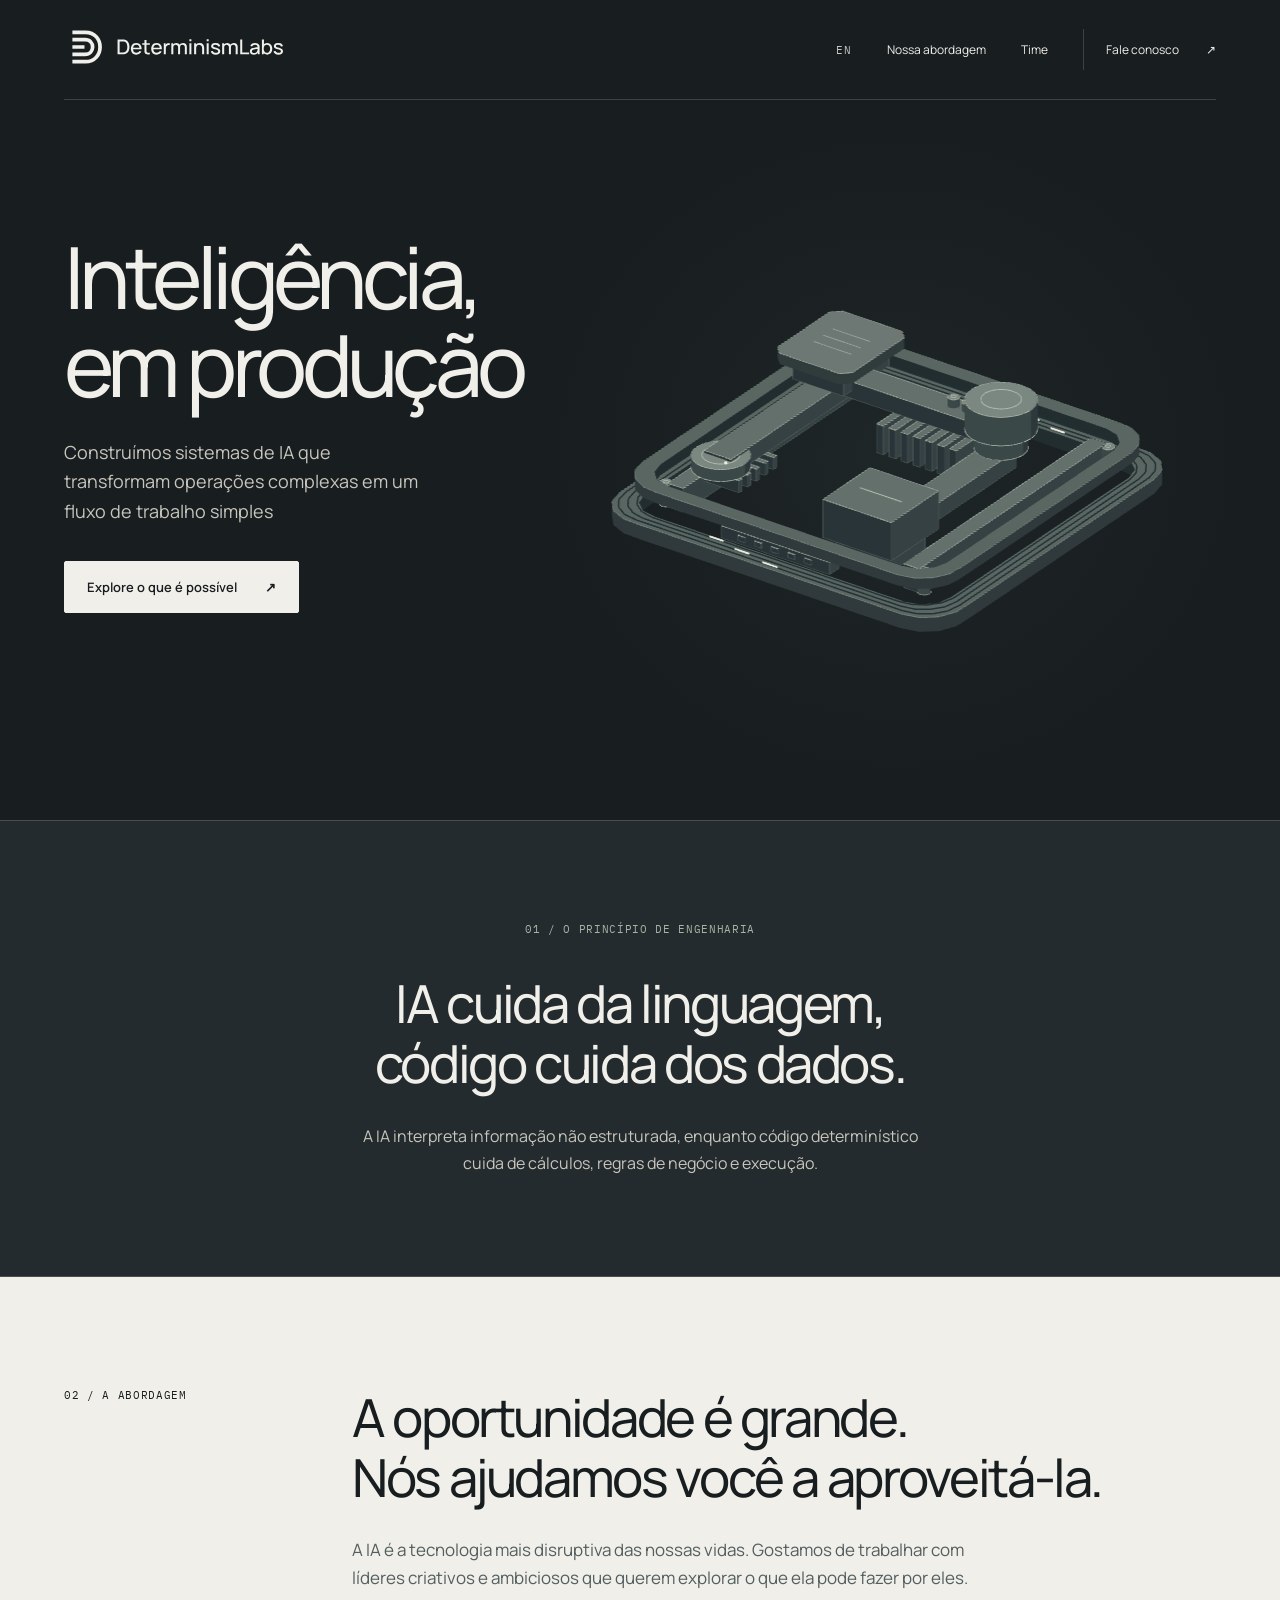
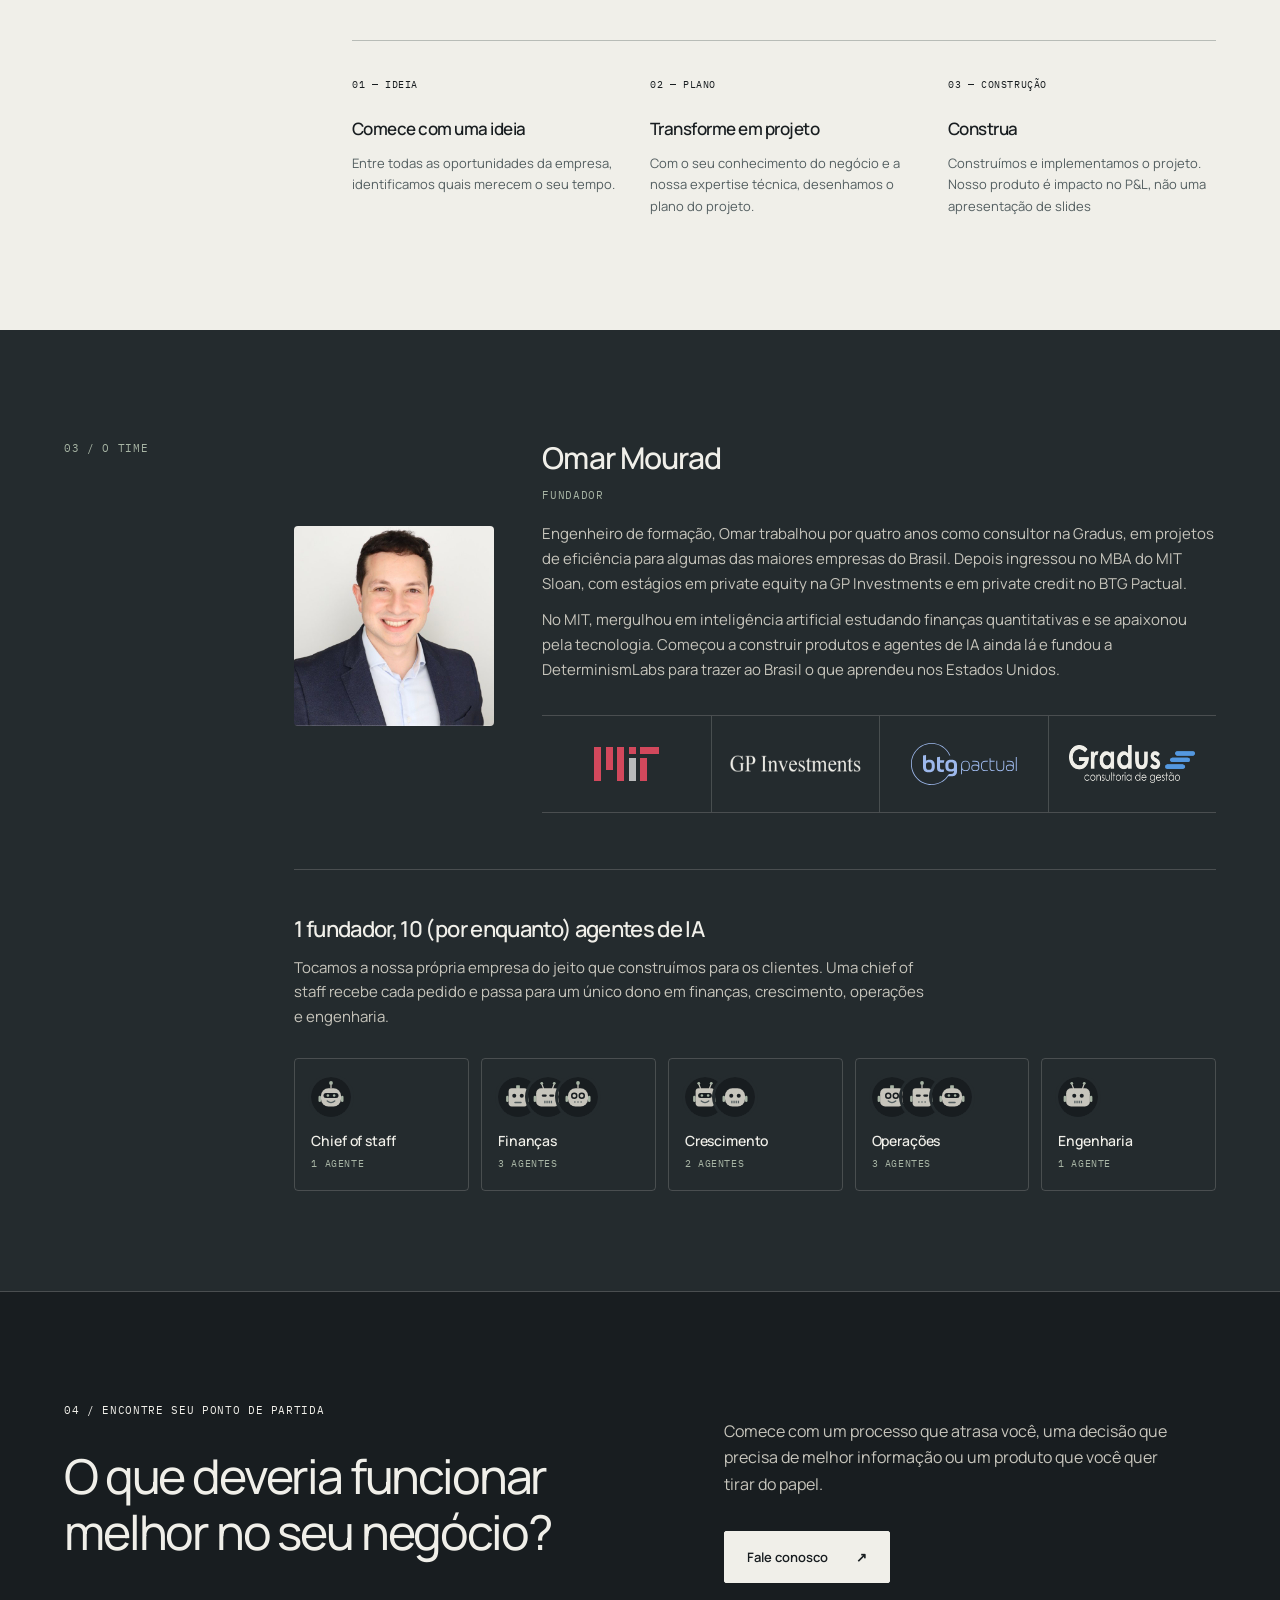
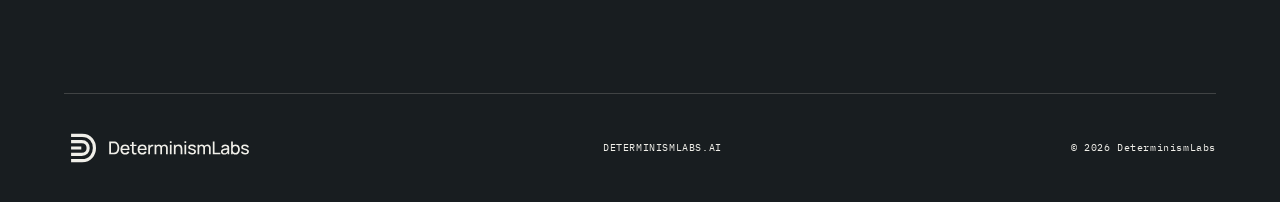
==== commit 9766f3a9: "Retitle agents strip to "1 founder, 10 (for now) AI agents" Co-Authored-By: Claude Opus 5.5 <noreply" ====
--- a/pt/index.html
+++ b/pt/index.html
@@ -4,7 +4,7 @@
 <section class="principle" id="principle"><div class="eyebrow">01 / O princípio de engenharia</div><h2>IA cuida da linguagem,<br>código cuida dos dados.</h2><p>A IA interpreta informação não estruturada, enquanto código determinístico cuida de cálculos, regras de negócio e execução.</p></section>
 <section class="intro" id="approach"><div class="eyebrow">02 / A abordagem</div><div><h2>A oportunidade é grande.<br>Nós ajudamos você a aproveitá-la.</h2><p>A IA é a tecnologia mais disruptiva das nossas vidas. Gostamos de trabalhar com líderes criativos e ambiciosos que querem explorar o que ela pode fazer por eles.</p><div class="steps"><article><span class="mono">01 — IDEIA</span><h3>Comece com uma ideia</h3><p>Entre todas as oportunidades da empresa, identificamos quais merecem o seu tempo.</p></article><article><span class="mono">02 — PLANO</span><h3>Transforme em projeto</h3><p>Com o seu conhecimento do negócio e a nossa expertise técnica, desenhamos o plano do projeto.</p></article><article><span class="mono">03 — CONSTRUÇÃO</span><h3>Construa</h3><p>Construímos e implementamos o projeto. Nosso produto é impacto no P&amp;L, não uma apresentação de slides</p></article></div></div></section>
 
-<section class="team" id="team"><div class="eyebrow">03 / O time</div><div class="team-body"><div class="founder"><img class="portrait" src="../assets/team/omar-mourad.jpg" alt="Foto de Omar Mourad" width="640" height="640" loading="lazy"><div class="bio"><h3>Omar Mourad</h3><span class="mono">Fundador</span><p>Engenheiro de formação, Omar trabalhou por quatro anos como consultor na Gradus, em projetos de eficiência para algumas das maiores empresas do Brasil. Depois ingressou no MBA do MIT Sloan, com estágios em private equity na GP Investments e em private credit no BTG Pactual.</p><p>No MIT, mergulhou em inteligência artificial estudando finanças quantitativas e se apaixonou pela tecnologia. Começou a construir produtos e agentes de IA ainda lá e fundou a DeterminismLabs para trazer ao Brasil o que aprendeu nos Estados Unidos.</p><ul class="logos" aria-label="Trajetória"><li><img class="mit" src="../assets/team/mit-on-dark.svg" alt="MIT" loading="lazy"></li><li><img class="gp" src="../assets/team/gp-investments-on-dark.png" alt="GP Investments" loading="lazy"></li><li><img class="btg" src="../assets/team/btg-pactual-on-dark.svg" alt="BTG Pactual" loading="lazy"></li><li><img class="gradus" src="../assets/team/gradus-on-dark.png" alt="Gradus" loading="lazy"></li></ul></div></div><div class="agents"><div><h3>Um fundador, dez agentes de IA.</h3><p>Tocamos a nossa própria empresa do jeito que construímos para os clientes. Uma chief of staff recebe cada pedido e passa para um único dono em finanças, crescimento, operações e engenharia.</p></div><ul class="depts" aria-label="Agentes de IA por área"><li><div class="bots"><svg viewBox="0 0 64 64" xmlns="http://www.w3.org/2000/svg" aria-hidden="true" focusable="false"><circle cx="32" cy="32" r="32" fill="#181D20"/><line x1="32" y1="18" x2="32" y2="11" stroke="#C7C5BC" stroke-width="2"/><circle cx="32" cy="9.5" r="3" fill="#A7B4A4"/><rect x="12" y="30" width="4" height="10" rx="2" fill="#A7B4A4"/><rect x="48" y="30" width="4" height="10" rx="2" fill="#A7B4A4"/><rect x="16" y="18" width="32" height="29" rx="12" fill="#C7C5BC"/><rect x="20" y="25.5" width="24" height="8" rx="4" fill="#181D20"/><circle cx="27" cy="29.5" r="2" fill="#A7B4A4"/><circle cx="37" cy="29.5" r="2" fill="#A7B4A4"/><path d="M26 38.5q6 5 12 0" fill="none" stroke="#535E60" stroke-width="2.2" stroke-linecap="round"/></svg></div><strong>Chief of staff</strong><span class="mono">1 agente</span></li><li><div class="bots"><svg viewBox="0 0 64 64" xmlns="http://www.w3.org/2000/svg" aria-hidden="true" focusable="false"><circle cx="32" cy="32" r="32" fill="#181D20"/><rect x="29" y="13" width="6" height="6" rx="1" fill="#A7B4A4"/><rect x="13" y="30" width="4" height="10" rx="2" fill="#A7B4A4"/><rect x="47" y="30" width="4" height="10" rx="2" fill="#A7B4A4"/><rect x="17" y="18" width="30" height="29" rx="5" fill="#C7C5BC"/><circle cx="26" cy="30" r="3.2" fill="#181D20"/><circle cx="38" cy="30" r="3.2" fill="#181D20"/><rect x="26" y="39.5" width="12" height="2.4" rx="1.2" fill="#535E60"/></svg><svg viewBox="0 0 64 64" xmlns="http://www.w3.org/2000/svg" aria-hidden="true" focusable="false"><circle cx="32" cy="32" r="32" fill="#181D20"/><line x1="25" y1="19" x2="22" y2="11" stroke="#C7C5BC" stroke-width="2"/><line x1="39" y1="19" x2="42" y2="11" stroke="#C7C5BC" stroke-width="2"/><circle cx="22" cy="10" r="2.2" fill="#A7B4A4"/><circle cx="42" cy="10" r="2.2" fill="#A7B4A4"/><rect x="9" y="30" width="4" height="10" rx="2" fill="#A7B4A4"/><rect x="51" y="30" width="4" height="10" rx="2" fill="#A7B4A4"/><rect x="13" y="18" width="38" height="29" rx="8" fill="#C7C5BC"/><rect x="22" y="28" width="8" height="3.5" rx="1.75" fill="#181D20"/><rect x="34" y="28" width="8" height="3.5" rx="1.75" fill="#181D20"/><rect x="26" y="38" width="2" height="4" fill="#535E60"/><rect x="29.5" y="38" width="2" height="4" fill="#535E60"/><rect x="33" y="38" width="2" height="4" fill="#535E60"/><rect x="36.5" y="38" width="2" height="4" fill="#535E60"/></svg><svg viewBox="0 0 64 64" xmlns="http://www.w3.org/2000/svg" aria-hidden="true" focusable="false"><circle cx="32" cy="32" r="32" fill="#181D20"/><line x1="32" y1="18" x2="32" y2="11" stroke="#C7C5BC" stroke-width="2"/><circle cx="32" cy="9.5" r="3" fill="#A7B4A4"/><rect x="12" y="30" width="4" height="10" rx="2" fill="#A7B4A4"/><rect x="48" y="30" width="4" height="10" rx="2" fill="#A7B4A4"/><rect x="16" y="18" width="32" height="29" rx="12" fill="#C7C5BC"/><circle cx="26" cy="30" r="4" fill="none" stroke="#181D20" stroke-width="2.4"/><circle cx="38" cy="30" r="4" fill="none" stroke="#181D20" stroke-width="2.4"/><circle cx="27" cy="40" r="1.3" fill="#535E60"/><circle cx="32" cy="40" r="1.3" fill="#535E60"/><circle cx="37" cy="40" r="1.3" fill="#535E60"/></svg></div><strong>Finanças</strong><span class="mono">3 agentes</span></li><li><div class="bots"><svg viewBox="0 0 64 64" xmlns="http://www.w3.org/2000/svg" aria-hidden="true" focusable="false"><circle cx="32" cy="32" r="32" fill="#181D20"/><line x1="25" y1="19" x2="22" y2="11" stroke="#C7C5BC" stroke-width="2"/><line x1="39" y1="19" x2="42" y2="11" stroke="#C7C5BC" stroke-width="2"/><circle cx="22" cy="10" r="2.2" fill="#A7B4A4"/><circle cx="42" cy="10" r="2.2" fill="#A7B4A4"/><rect x="13" y="30" width="4" height="10" rx="2" fill="#A7B4A4"/><rect x="47" y="30" width="4" height="10" rx="2" fill="#A7B4A4"/><rect x="17" y="18" width="30" height="29" rx="5" fill="#C7C5BC"/><rect x="21" y="25.5" width="22" height="8" rx="4" fill="#181D20"/><circle cx="27" cy="29.5" r="2" fill="#A7B4A4"/><circle cx="37" cy="29.5" r="2" fill="#A7B4A4"/><path d="M26 38.5q6 5 12 0" fill="none" stroke="#535E60" stroke-width="2.2" stroke-linecap="round"/></svg><svg viewBox="0 0 64 64" xmlns="http://www.w3.org/2000/svg" aria-hidden="true" focusable="false"><circle cx="32" cy="32" r="32" fill="#181D20"/><rect x="12" y="30" width="4" height="10" rx="2" fill="#A7B4A4"/><rect x="48" y="30" width="4" height="10" rx="2" fill="#A7B4A4"/><rect x="16" y="18" width="32" height="29" rx="12" fill="#C7C5BC"/><circle cx="26" cy="30" r="3.2" fill="#181D20"/><circle cx="38" cy="30" r="3.2" fill="#181D20"/><rect x="26" y="38" width="2" height="4" fill="#535E60"/><rect x="29.5" y="38" width="2" height="4" fill="#535E60"/><rect x="33" y="38" width="2" height="4" fill="#535E60"/><rect x="36.5" y="38" width="2" height="4" fill="#535E60"/></svg></div><strong>Crescimento</strong><span class="mono">2 agentes</span></li><li><div class="bots"><svg viewBox="0 0 64 64" xmlns="http://www.w3.org/2000/svg" aria-hidden="true" focusable="false"><circle cx="32" cy="32" r="32" fill="#181D20"/><rect x="29" y="13" width="6" height="6" rx="1" fill="#A7B4A4"/><rect x="9" y="30" width="4" height="10" rx="2" fill="#A7B4A4"/><rect x="51" y="30" width="4" height="10" rx="2" fill="#A7B4A4"/><rect x="13" y="18" width="38" height="29" rx="8" fill="#C7C5BC"/><circle cx="26" cy="30" r="4" fill="none" stroke="#181D20" stroke-width="2.4"/><circle cx="38" cy="30" r="4" fill="none" stroke="#181D20" stroke-width="2.4"/><path d="M26 38.5q6 5 12 0" fill="none" stroke="#535E60" stroke-width="2.2" stroke-linecap="round"/></svg><svg viewBox="0 0 64 64" xmlns="http://www.w3.org/2000/svg" aria-hidden="true" focusable="false"><circle cx="32" cy="32" r="32" fill="#181D20"/><line x1="32" y1="18" x2="32" y2="11" stroke="#C7C5BC" stroke-width="2"/><circle cx="32" cy="9.5" r="3" fill="#A7B4A4"/><rect x="13" y="30" width="4" height="10" rx="2" fill="#A7B4A4"/><rect x="47" y="30" width="4" height="10" rx="2" fill="#A7B4A4"/><rect x="17" y="18" width="30" height="29" rx="5" fill="#C7C5BC"/><rect x="22" y="28" width="8" height="3.5" rx="1.75" fill="#181D20"/><rect x="34" y="28" width="8" height="3.5" rx="1.75" fill="#181D20"/><circle cx="27" cy="40" r="1.3" fill="#535E60"/><circle cx="32" cy="40" r="1.3" fill="#535E60"/><circle cx="37" cy="40" r="1.3" fill="#535E60"/></svg><svg viewBox="0 0 64 64" xmlns="http://www.w3.org/2000/svg" aria-hidden="true" focusable="false"><circle cx="32" cy="32" r="32" fill="#181D20"/><rect x="29" y="13" width="6" height="6" rx="1" fill="#A7B4A4"/><rect x="12" y="30" width="4" height="10" rx="2" fill="#A7B4A4"/><rect x="48" y="30" width="4" height="10" rx="2" fill="#A7B4A4"/><rect x="16" y="18" width="32" height="29" rx="12" fill="#C7C5BC"/><rect x="20" y="25.5" width="24" height="8" rx="4" fill="#181D20"/><circle cx="27" cy="29.5" r="2" fill="#A7B4A4"/><circle cx="37" cy="29.5" r="2" fill="#A7B4A4"/><rect x="26" y="39.5" width="12" height="2.4" rx="1.2" fill="#535E60"/></svg></div><strong>Operações</strong><span class="mono">3 agentes</span></li><li><div class="bots"><svg viewBox="0 0 64 64" xmlns="http://www.w3.org/2000/svg" aria-hidden="true" focusable="false"><circle cx="32" cy="32" r="32" fill="#181D20"/><line x1="25" y1="19" x2="22" y2="11" stroke="#C7C5BC" stroke-width="2"/><line x1="39" y1="19" x2="42" y2="11" stroke="#C7C5BC" stroke-width="2"/><circle cx="22" cy="10" r="2.2" fill="#A7B4A4"/><circle cx="42" cy="10" r="2.2" fill="#A7B4A4"/><rect x="9" y="30" width="4" height="10" rx="2" fill="#A7B4A4"/><rect x="51" y="30" width="4" height="10" rx="2" fill="#A7B4A4"/><rect x="13" y="18" width="38" height="29" rx="8" fill="#C7C5BC"/><circle cx="26" cy="30" r="3.2" fill="#181D20"/><circle cx="38" cy="30" r="3.2" fill="#181D20"/><rect x="26" y="38" width="2" height="4" fill="#535E60"/><rect x="29.5" y="38" width="2" height="4" fill="#535E60"/><rect x="33" y="38" width="2" height="4" fill="#535E60"/><rect x="36.5" y="38" width="2" height="4" fill="#535E60"/></svg></div><strong>Engenharia</strong><span class="mono">1 agente</span></li></ul></div></div></section>
+<section class="team" id="team"><div class="eyebrow">03 / O time</div><div class="team-body"><div class="founder"><img class="portrait" src="../assets/team/omar-mourad.jpg" alt="Foto de Omar Mourad" width="640" height="640" loading="lazy"><div class="bio"><h3>Omar Mourad</h3><span class="mono">Fundador</span><p>Engenheiro de formação, Omar trabalhou por quatro anos como consultor na Gradus, em projetos de eficiência para algumas das maiores empresas do Brasil. Depois ingressou no MBA do MIT Sloan, com estágios em private equity na GP Investments e em private credit no BTG Pactual.</p><p>No MIT, mergulhou em inteligência artificial estudando finanças quantitativas e se apaixonou pela tecnologia. Começou a construir produtos e agentes de IA ainda lá e fundou a DeterminismLabs para trazer ao Brasil o que aprendeu nos Estados Unidos.</p><ul class="logos" aria-label="Trajetória"><li><img class="mit" src="../assets/team/mit-on-dark.svg" alt="MIT" loading="lazy"></li><li><img class="gp" src="../assets/team/gp-investments-on-dark.png" alt="GP Investments" loading="lazy"></li><li><img class="btg" src="../assets/team/btg-pactual-on-dark.svg" alt="BTG Pactual" loading="lazy"></li><li><img class="gradus" src="../assets/team/gradus-on-dark.png" alt="Gradus" loading="lazy"></li></ul></div></div><div class="agents"><div><h3>1 fundador, 10 (por enquanto) agentes de IA</h3><p>Tocamos a nossa própria empresa do jeito que construímos para os clientes. Uma chief of staff recebe cada pedido e passa para um único dono em finanças, crescimento, operações e engenharia.</p></div><ul class="depts" aria-label="Agentes de IA por área"><li><div class="bots"><svg viewBox="0 0 64 64" xmlns="http://www.w3.org/2000/svg" aria-hidden="true" focusable="false"><circle cx="32" cy="32" r="32" fill="#181D20"/><line x1="32" y1="18" x2="32" y2="11" stroke="#C7C5BC" stroke-width="2"/><circle cx="32" cy="9.5" r="3" fill="#A7B4A4"/><rect x="12" y="30" width="4" height="10" rx="2" fill="#A7B4A4"/><rect x="48" y="30" width="4" height="10" rx="2" fill="#A7B4A4"/><rect x="16" y="18" width="32" height="29" rx="12" fill="#C7C5BC"/><rect x="20" y="25.5" width="24" height="8" rx="4" fill="#181D20"/><circle cx="27" cy="29.5" r="2" fill="#A7B4A4"/><circle cx="37" cy="29.5" r="2" fill="#A7B4A4"/><path d="M26 38.5q6 5 12 0" fill="none" stroke="#535E60" stroke-width="2.2" stroke-linecap="round"/></svg></div><strong>Chief of staff</strong><span class="mono">1 agente</span></li><li><div class="bots"><svg viewBox="0 0 64 64" xmlns="http://www.w3.org/2000/svg" aria-hidden="true" focusable="false"><circle cx="32" cy="32" r="32" fill="#181D20"/><rect x="29" y="13" width="6" height="6" rx="1" fill="#A7B4A4"/><rect x="13" y="30" width="4" height="10" rx="2" fill="#A7B4A4"/><rect x="47" y="30" width="4" height="10" rx="2" fill="#A7B4A4"/><rect x="17" y="18" width="30" height="29" rx="5" fill="#C7C5BC"/><circle cx="26" cy="30" r="3.2" fill="#181D20"/><circle cx="38" cy="30" r="3.2" fill="#181D20"/><rect x="26" y="39.5" width="12" height="2.4" rx="1.2" fill="#535E60"/></svg><svg viewBox="0 0 64 64" xmlns="http://www.w3.org/2000/svg" aria-hidden="true" focusable="false"><circle cx="32" cy="32" r="32" fill="#181D20"/><line x1="25" y1="19" x2="22" y2="11" stroke="#C7C5BC" stroke-width="2"/><line x1="39" y1="19" x2="42" y2="11" stroke="#C7C5BC" stroke-width="2"/><circle cx="22" cy="10" r="2.2" fill="#A7B4A4"/><circle cx="42" cy="10" r="2.2" fill="#A7B4A4"/><rect x="9" y="30" width="4" height="10" rx="2" fill="#A7B4A4"/><rect x="51" y="30" width="4" height="10" rx="2" fill="#A7B4A4"/><rect x="13" y="18" width="38" height="29" rx="8" fill="#C7C5BC"/><rect x="22" y="28" width="8" height="3.5" rx="1.75" fill="#181D20"/><rect x="34" y="28" width="8" height="3.5" rx="1.75" fill="#181D20"/><rect x="26" y="38" width="2" height="4" fill="#535E60"/><rect x="29.5" y="38" width="2" height="4" fill="#535E60"/><rect x="33" y="38" width="2" height="4" fill="#535E60"/><rect x="36.5" y="38" width="2" height="4" fill="#535E60"/></svg><svg viewBox="0 0 64 64" xmlns="http://www.w3.org/2000/svg" aria-hidden="true" focusable="false"><circle cx="32" cy="32" r="32" fill="#181D20"/><line x1="32" y1="18" x2="32" y2="11" stroke="#C7C5BC" stroke-width="2"/><circle cx="32" cy="9.5" r="3" fill="#A7B4A4"/><rect x="12" y="30" width="4" height="10" rx="2" fill="#A7B4A4"/><rect x="48" y="30" width="4" height="10" rx="2" fill="#A7B4A4"/><rect x="16" y="18" width="32" height="29" rx="12" fill="#C7C5BC"/><circle cx="26" cy="30" r="4" fill="none" stroke="#181D20" stroke-width="2.4"/><circle cx="38" cy="30" r="4" fill="none" stroke="#181D20" stroke-width="2.4"/><circle cx="27" cy="40" r="1.3" fill="#535E60"/><circle cx="32" cy="40" r="1.3" fill="#535E60"/><circle cx="37" cy="40" r="1.3" fill="#535E60"/></svg></div><strong>Finanças</strong><span class="mono">3 agentes</span></li><li><div class="bots"><svg viewBox="0 0 64 64" xmlns="http://www.w3.org/2000/svg" aria-hidden="true" focusable="false"><circle cx="32" cy="32" r="32" fill="#181D20"/><line x1="25" y1="19" x2="22" y2="11" stroke="#C7C5BC" stroke-width="2"/><line x1="39" y1="19" x2="42" y2="11" stroke="#C7C5BC" stroke-width="2"/><circle cx="22" cy="10" r="2.2" fill="#A7B4A4"/><circle cx="42" cy="10" r="2.2" fill="#A7B4A4"/><rect x="13" y="30" width="4" height="10" rx="2" fill="#A7B4A4"/><rect x="47" y="30" width="4" height="10" rx="2" fill="#A7B4A4"/><rect x="17" y="18" width="30" height="29" rx="5" fill="#C7C5BC"/><rect x="21" y="25.5" width="22" height="8" rx="4" fill="#181D20"/><circle cx="27" cy="29.5" r="2" fill="#A7B4A4"/><circle cx="37" cy="29.5" r="2" fill="#A7B4A4"/><path d="M26 38.5q6 5 12 0" fill="none" stroke="#535E60" stroke-width="2.2" stroke-linecap="round"/></svg><svg viewBox="0 0 64 64" xmlns="http://www.w3.org/2000/svg" aria-hidden="true" focusable="false"><circle cx="32" cy="32" r="32" fill="#181D20"/><rect x="12" y="30" width="4" height="10" rx="2" fill="#A7B4A4"/><rect x="48" y="30" width="4" height="10" rx="2" fill="#A7B4A4"/><rect x="16" y="18" width="32" height="29" rx="12" fill="#C7C5BC"/><circle cx="26" cy="30" r="3.2" fill="#181D20"/><circle cx="38" cy="30" r="3.2" fill="#181D20"/><rect x="26" y="38" width="2" height="4" fill="#535E60"/><rect x="29.5" y="38" width="2" height="4" fill="#535E60"/><rect x="33" y="38" width="2" height="4" fill="#535E60"/><rect x="36.5" y="38" width="2" height="4" fill="#535E60"/></svg></div><strong>Crescimento</strong><span class="mono">2 agentes</span></li><li><div class="bots"><svg viewBox="0 0 64 64" xmlns="http://www.w3.org/2000/svg" aria-hidden="true" focusable="false"><circle cx="32" cy="32" r="32" fill="#181D20"/><rect x="29" y="13" width="6" height="6" rx="1" fill="#A7B4A4"/><rect x="9" y="30" width="4" height="10" rx="2" fill="#A7B4A4"/><rect x="51" y="30" width="4" height="10" rx="2" fill="#A7B4A4"/><rect x="13" y="18" width="38" height="29" rx="8" fill="#C7C5BC"/><circle cx="26" cy="30" r="4" fill="none" stroke="#181D20" stroke-width="2.4"/><circle cx="38" cy="30" r="4" fill="none" stroke="#181D20" stroke-width="2.4"/><path d="M26 38.5q6 5 12 0" fill="none" stroke="#535E60" stroke-width="2.2" stroke-linecap="round"/></svg><svg viewBox="0 0 64 64" xmlns="http://www.w3.org/2000/svg" aria-hidden="true" focusable="false"><circle cx="32" cy="32" r="32" fill="#181D20"/><line x1="32" y1="18" x2="32" y2="11" stroke="#C7C5BC" stroke-width="2"/><circle cx="32" cy="9.5" r="3" fill="#A7B4A4"/><rect x="13" y="30" width="4" height="10" rx="2" fill="#A7B4A4"/><rect x="47" y="30" width="4" height="10" rx="2" fill="#A7B4A4"/><rect x="17" y="18" width="30" height="29" rx="5" fill="#C7C5BC"/><rect x="22" y="28" width="8" height="3.5" rx="1.75" fill="#181D20"/><rect x="34" y="28" width="8" height="3.5" rx="1.75" fill="#181D20"/><circle cx="27" cy="40" r="1.3" fill="#535E60"/><circle cx="32" cy="40" r="1.3" fill="#535E60"/><circle cx="37" cy="40" r="1.3" fill="#535E60"/></svg><svg viewBox="0 0 64 64" xmlns="http://www.w3.org/2000/svg" aria-hidden="true" focusable="false"><circle cx="32" cy="32" r="32" fill="#181D20"/><rect x="29" y="13" width="6" height="6" rx="1" fill="#A7B4A4"/><rect x="12" y="30" width="4" height="10" rx="2" fill="#A7B4A4"/><rect x="48" y="30" width="4" height="10" rx="2" fill="#A7B4A4"/><rect x="16" y="18" width="32" height="29" rx="12" fill="#C7C5BC"/><rect x="20" y="25.5" width="24" height="8" rx="4" fill="#181D20"/><circle cx="27" cy="29.5" r="2" fill="#A7B4A4"/><circle cx="37" cy="29.5" r="2" fill="#A7B4A4"/><rect x="26" y="39.5" width="12" height="2.4" rx="1.2" fill="#535E60"/></svg></div><strong>Operações</strong><span class="mono">3 agentes</span></li><li><div class="bots"><svg viewBox="0 0 64 64" xmlns="http://www.w3.org/2000/svg" aria-hidden="true" focusable="false"><circle cx="32" cy="32" r="32" fill="#181D20"/><line x1="25" y1="19" x2="22" y2="11" stroke="#C7C5BC" stroke-width="2"/><line x1="39" y1="19" x2="42" y2="11" stroke="#C7C5BC" stroke-width="2"/><circle cx="22" cy="10" r="2.2" fill="#A7B4A4"/><circle cx="42" cy="10" r="2.2" fill="#A7B4A4"/><rect x="9" y="30" width="4" height="10" rx="2" fill="#A7B4A4"/><rect x="51" y="30" width="4" height="10" rx="2" fill="#A7B4A4"/><rect x="13" y="18" width="38" height="29" rx="8" fill="#C7C5BC"/><circle cx="26" cy="30" r="3.2" fill="#181D20"/><circle cx="38" cy="30" r="3.2" fill="#181D20"/><rect x="26" y="38" width="2" height="4" fill="#535E60"/><rect x="29.5" y="38" width="2" height="4" fill="#535E60"/><rect x="33" y="38" width="2" height="4" fill="#535E60"/><rect x="36.5" y="38" width="2" height="4" fill="#535E60"/></svg></div><strong>Engenharia</strong><span class="mono">1 agente</span></li></ul></div></div></section>
 <section class="opportunity" id="opportunity"><div><div class="eyebrow">04 / Encontre seu ponto de partida</div><h2>O que deveria funcionar<br>melhor no seu negócio?</h2></div><div><p>Comece com um processo que atrasa você, uma decisão que precisa de melhor informação ou um produto que você quer tirar do papel.</p><a class="button" href="mailto:contact@determinismlabs.ai" data-contact-open>Fale conosco <span>↗</span></a></div></section></main>
 <dialog id="contact" class="contact" aria-labelledby="contact-title"><div class="contact-inner"><div class="contact-head"><div><span class="eyebrow">Fale conosco</span><h2 id="contact-title">Conte o que deveria<br>funcionar melhor.</h2></div><button type="button" class="contact-close" data-contact-close aria-label="Fechar">×</button></div><p>Descreva o processo, a decisão ou o produto que você tem em mente. Respondemos de contact@determinismlabs.ai em até dois dias úteis.</p><form action="https://api.web3forms.com/submit" method="POST" novalidate data-sending="Enviando…" data-error="Algo deu errado. Escreva diretamente para contact@determinismlabs.ai."><input type="hidden" name="access_key" value="a11fddf4-00a5-453a-812e-54a4db5dd188"><input type="hidden" name="subject" value="Nova mensagem do site determinismlabs.ai"><input type="hidden" name="from_name" value="Site DeterminismLabs"><input type="hidden" name="language" value="pt-BR"><input class="hp" type="text" name="botcheck" tabindex="-1" autocomplete="off" aria-hidden="true"><div class="row"><label><span class="mono">Nome</span><input type="text" name="name" required autocomplete="name" placeholder="Seu nome"></label><label><span class="mono">E-mail</span><input type="email" name="email" required autocomplete="email" placeholder="voce@empresa.com"></label></div><label><span class="mono">Empresa</span><input type="text" name="company" required autocomplete="organization" placeholder="Empresa"></label><label><span class="mono">Mensagem</span><textarea name="message" required placeholder="O que deveria funcionar melhor no seu negócio?"></textarea></label><p class="contact-status" role="status" aria-live="polite"></p><div class="contact-actions"><button type="submit" class="button">Enviar mensagem <span>↗</span></button><span class="contact-alt">ou escreva para <a href="mailto:contact@determinismlabs.ai">contact@determinismlabs.ai</a></span></div></form><div class="contact-done"><p>Obrigado. Sua mensagem está a caminho de contact@determinismlabs.ai e responderemos em até dois dias úteis.</p><button type="button" class="button" data-contact-close>Fechar <span>↗</span></button></div></div></dialog>
 <footer><img src="../assets/logos/wordmark-chalk.svg" alt="DeterminismLabs" class="logo"><div class="mono">DETERMINISMLABS.AI</div><span class="mono">© 2026 DeterminismLabs</span></footer><script src="../assets/motion-timeline.js"></script><script src="../assets/motion-process.js"></script><script src="../assets/motion-renderer.js"></script><script src="../assets/motion.js"></script><script src="../assets/contact.js"></script></body></html>
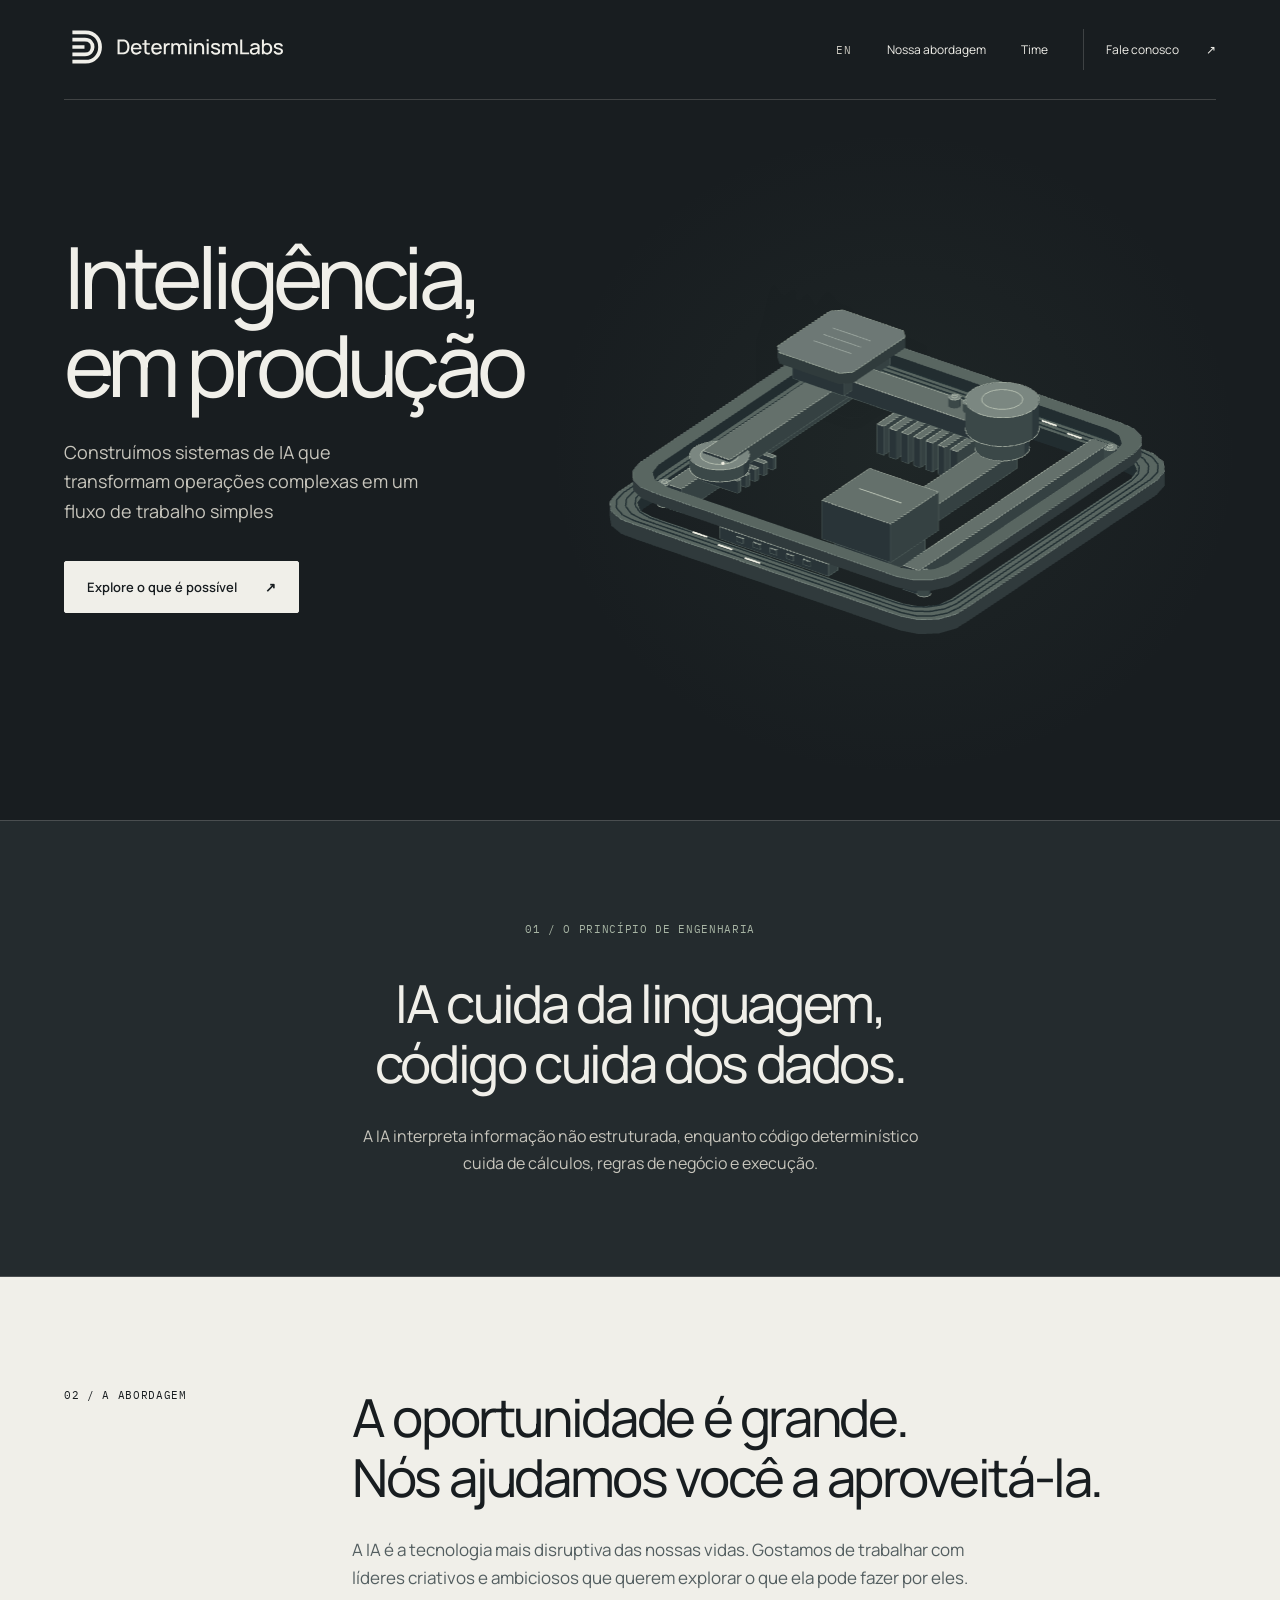
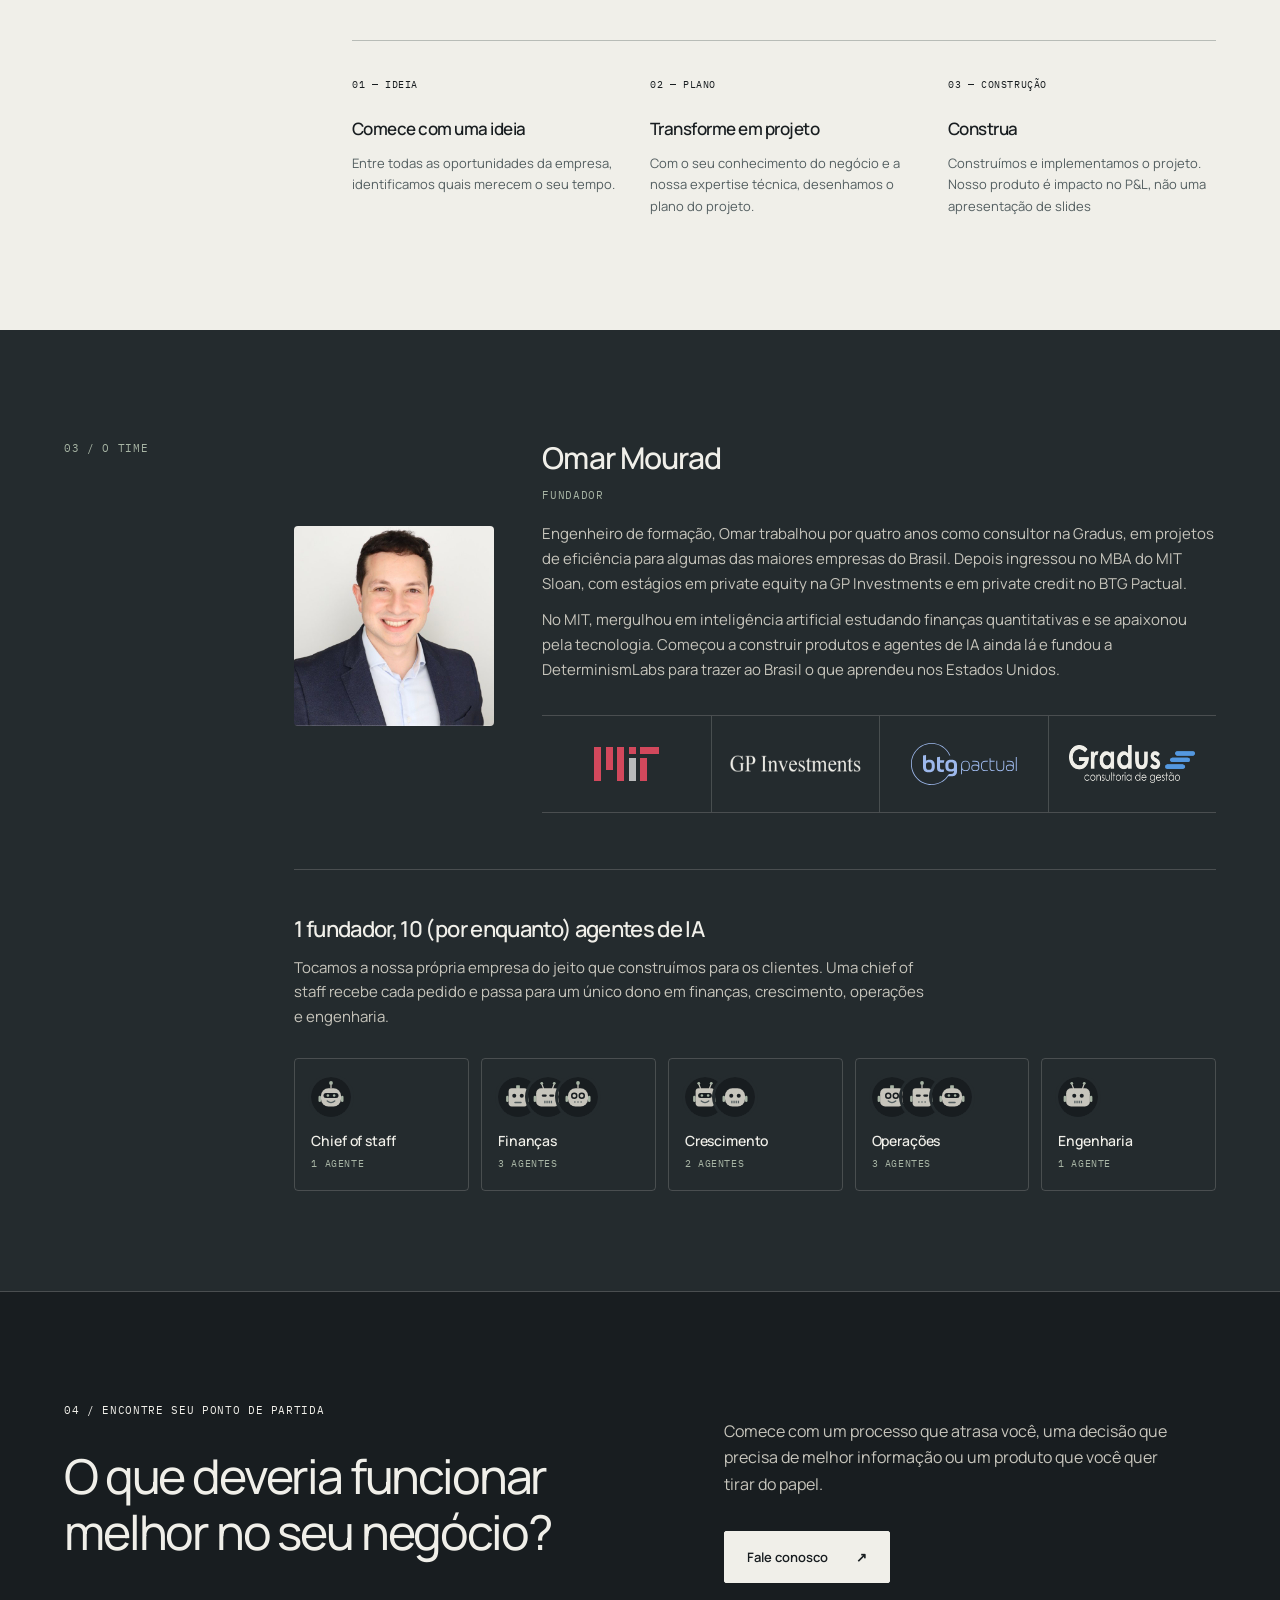
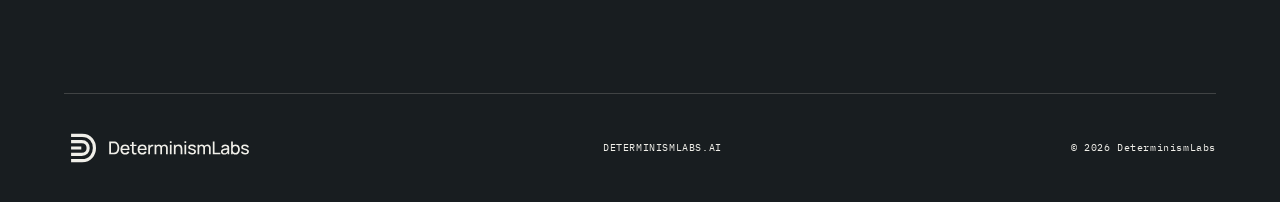
==== commit caf92a80: "Point hero button to section 01 instead of 02 Co-Authored-By: Claude Opus 5.5 <noreply@anthropic.com" ====
--- a/pt/index.html
+++ b/pt/index.html
@@ -1,6 +1,6 @@
 <!doctype html><html lang="pt-BR"><head><meta charset="utf-8"><meta name="viewport" content="width=device-width,initial-scale=1"><meta http-equiv="Content-Security-Policy" content="default-src 'self'; script-src 'self'; style-src 'self'; img-src 'self' data:; font-src 'self'; connect-src 'self' https://api.web3forms.com; form-action 'self' https://api.web3forms.com; base-uri 'none'; object-src 'none'; frame-ancestors 'none'"><meta name="referrer" content="strict-origin-when-cross-origin"><title>DeterminismLabs</title><meta name="description" content="A DeterminismLabs constrói sistemas de IA que transformam operações complexas em um fluxo de trabalho simples."><link rel="icon" href="../assets/logos/favicon.svg"><link rel="stylesheet" href="../assets/brand.css"><link rel="stylesheet" href="../assets/concept.css"><link rel="stylesheet" href="../assets/contact.css"><link rel="canonical" href="https://determinismlabs.ai/pt/"><link rel="alternate" hreflang="en" href="https://determinismlabs.ai/"><link rel="alternate" hreflang="pt-BR" href="https://determinismlabs.ai/pt/"><link rel="alternate" hreflang="x-default" href="https://determinismlabs.ai/"><script src="../assets/lang.js"></script></head><body>
 <a href="#main" class="skip">Pular para o conteúdo</a><header class="nav"><a href="/pt/" aria-label="Página inicial da DeterminismLabs"><img class="logo" src="../assets/logos/wordmark-chalk.svg" alt="DeterminismLabs"></a><nav aria-label="Principal"><a href="/" class="lang" data-lang="en" hreflang="en" lang="en" aria-label="English">EN</a><a href="#approach">Nossa abordagem</a><a href="#team">Time</a><a href="mailto:contact@determinismlabs.ai" class="nav-cta" data-contact-open>Fale conosco <span>↗</span></a></nav></header>
-<main id="main"><section class="hero"><div class="hero-copy"><h1>Inteligência,<br>em produção</h1><p>Construímos sistemas de IA que transformam operações complexas em um fluxo de trabalho simples</p><a class="button" href="#approach">Explore o que é possível <span>↗</span></a></div><div class="sculpture"><canvas id="system" role="img" aria-label="Uma máquina integrada, com estrutura contínua, coletor compartilhado e canais em camadas, se abre em três demonstrações de processamento: um caminho contínuo de descida por uma cadeia de montanhas densa até uma bacia mínima rebaixada e destacada, três entradas combinadas em um resultado e quatro registros validados em três registros prontos e uma exceção para revisão. O tour de 35 segundos se repete continuamente."></canvas><noscript><img src="../assets/system-poster.svg" alt="Sistema conectado de caminhos aninhados" class="poster"></noscript></div></section>
+<main id="main"><section class="hero"><div class="hero-copy"><h1>Inteligência,<br>em produção</h1><p>Construímos sistemas de IA que transformam operações complexas em um fluxo de trabalho simples</p><a class="button" href="#principle">Explore o que é possível <span>↗</span></a></div><div class="sculpture"><canvas id="system" role="img" aria-label="Uma máquina integrada, com estrutura contínua, coletor compartilhado e canais em camadas, se abre em três demonstrações de processamento: um caminho contínuo de descida por uma cadeia de montanhas densa até uma bacia mínima rebaixada e destacada, três entradas combinadas em um resultado e quatro registros validados em três registros prontos e uma exceção para revisão. O tour de 35 segundos se repete continuamente."></canvas><noscript><img src="../assets/system-poster.svg" alt="Sistema conectado de caminhos aninhados" class="poster"></noscript></div></section>
 <section class="principle" id="principle"><div class="eyebrow">01 / O princípio de engenharia</div><h2>IA cuida da linguagem,<br>código cuida dos dados.</h2><p>A IA interpreta informação não estruturada, enquanto código determinístico cuida de cálculos, regras de negócio e execução.</p></section>
 <section class="intro" id="approach"><div class="eyebrow">02 / A abordagem</div><div><h2>A oportunidade é grande.<br>Nós ajudamos você a aproveitá-la.</h2><p>A IA é a tecnologia mais disruptiva das nossas vidas. Gostamos de trabalhar com líderes criativos e ambiciosos que querem explorar o que ela pode fazer por eles.</p><div class="steps"><article><span class="mono">01 — IDEIA</span><h3>Comece com uma ideia</h3><p>Entre todas as oportunidades da empresa, identificamos quais merecem o seu tempo.</p></article><article><span class="mono">02 — PLANO</span><h3>Transforme em projeto</h3><p>Com o seu conhecimento do negócio e a nossa expertise técnica, desenhamos o plano do projeto.</p></article><article><span class="mono">03 — CONSTRUÇÃO</span><h3>Construa</h3><p>Construímos e implementamos o projeto. Nosso produto é impacto no P&amp;L, não uma apresentação de slides</p></article></div></div></section>
 
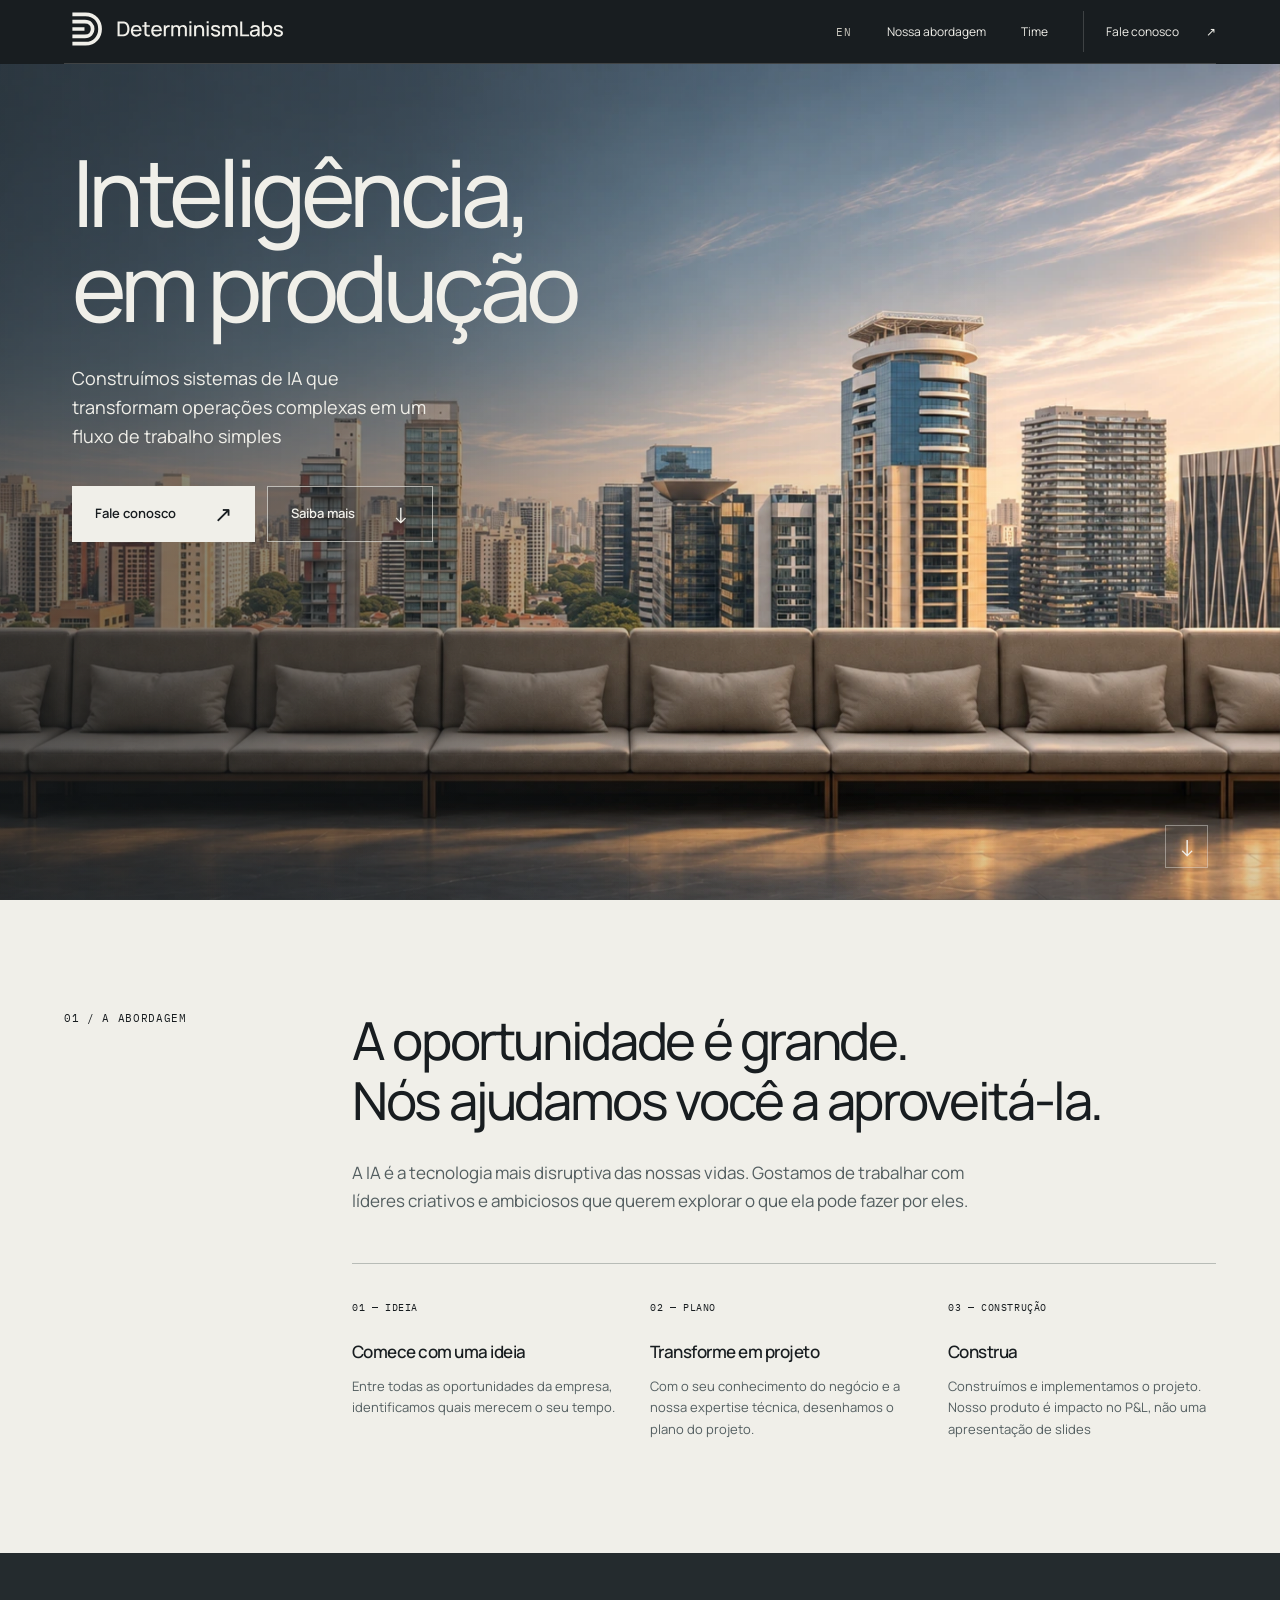
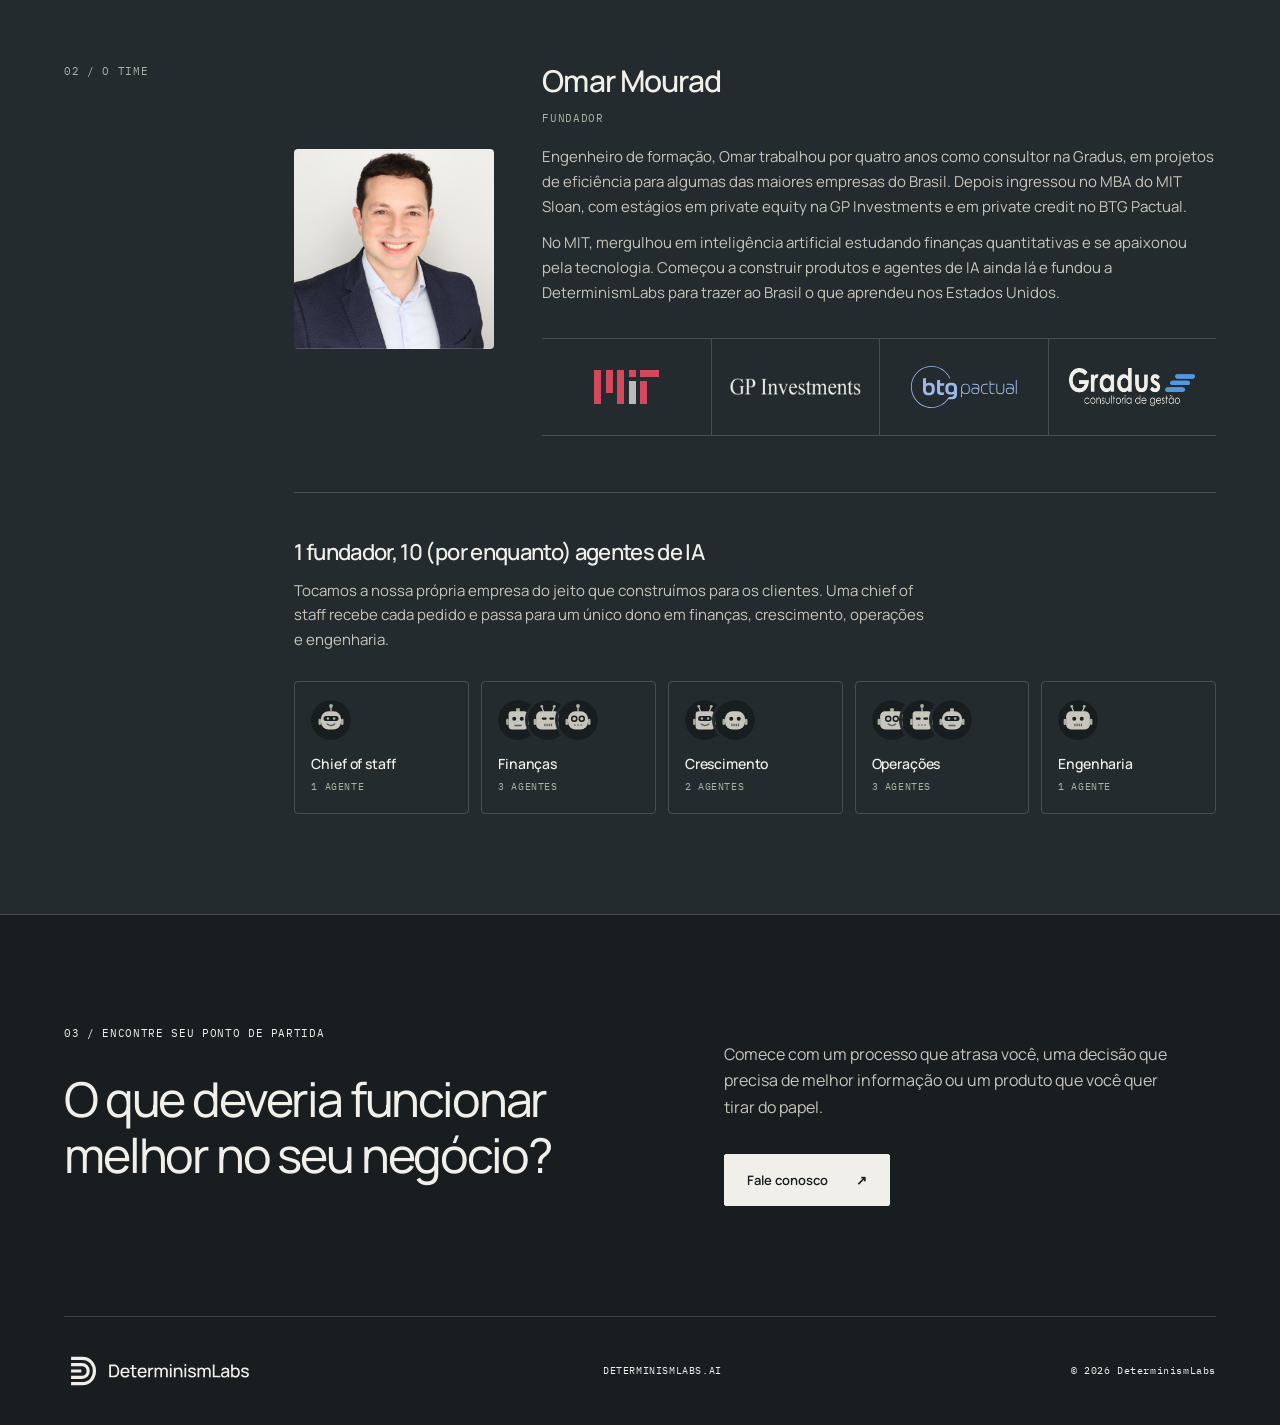
==== commit ba643a49: "Publish approved office skyline hero and contact actions" ====
--- a/pt/index.html
+++ b/pt/index.html
@@ -1,10 +1,14 @@
-<!doctype html><html lang="pt-BR"><head><meta charset="utf-8"><meta name="viewport" content="width=device-width,initial-scale=1"><meta http-equiv="Content-Security-Policy" content="default-src 'self'; script-src 'self'; style-src 'self'; img-src 'self' data:; font-src 'self'; connect-src 'self' https://api.web3forms.com; form-action 'self' https://api.web3forms.com; base-uri 'none'; object-src 'none'; frame-ancestors 'none'"><meta name="referrer" content="strict-origin-when-cross-origin"><title>DeterminismLabs</title><meta name="description" content="A DeterminismLabs constrói sistemas de IA que transformam operações complexas em um fluxo de trabalho simples."><link rel="icon" href="../assets/logos/favicon.svg"><link rel="stylesheet" href="../assets/brand.css"><link rel="stylesheet" href="../assets/concept.css"><link rel="stylesheet" href="../assets/contact.css"><link rel="canonical" href="https://determinismlabs.ai/pt/"><link rel="alternate" hreflang="en" href="https://determinismlabs.ai/"><link rel="alternate" hreflang="pt-BR" href="https://determinismlabs.ai/pt/"><link rel="alternate" hreflang="x-default" href="https://determinismlabs.ai/"><script src="../assets/lang.js"></script></head><body>
+<!doctype html><html lang="pt-BR"><head><meta charset="utf-8"><meta name="viewport" content="width=device-width,initial-scale=1"><meta http-equiv="Content-Security-Policy" content="default-src 'self'; script-src 'self'; style-src 'self'; img-src 'self' data:; font-src 'self'; connect-src 'self' https://api.web3forms.com; form-action 'self' https://api.web3forms.com; base-uri 'none'; object-src 'none'; frame-ancestors 'none'"><meta name="referrer" content="strict-origin-when-cross-origin"><title>DeterminismLabs</title><meta name="description" content="A DeterminismLabs constrói sistemas de IA que transformam operações complexas em um fluxo de trabalho simples."><link rel="icon" href="../assets/logos/favicon.svg"><link rel="stylesheet" href="../assets/brand.css"><link rel="stylesheet" href="../assets/concept.css"><link rel="stylesheet" href="../assets/contact.css"><link rel="canonical" href="https://determinismlabs.ai/pt/"><link rel="alternate" hreflang="en" href="https://determinismlabs.ai/"><link rel="alternate" hreflang="pt-BR" href="https://determinismlabs.ai/pt/"><link rel="alternate" hreflang="x-default" href="https://determinismlabs.ai/"><script src="../assets/lang.js"></script><link rel="stylesheet" href="../assets/office-hero.css"></head><body>
 <a href="#main" class="skip">Pular para o conteúdo</a><header class="nav"><a href="/pt/" aria-label="Página inicial da DeterminismLabs"><img class="logo" src="../assets/logos/wordmark-chalk.svg" alt="DeterminismLabs"></a><nav aria-label="Principal"><a href="/" class="lang" data-lang="en" hreflang="en" lang="en" aria-label="English">EN</a><a href="#approach">Nossa abordagem</a><a href="#team">Time</a><a href="mailto:contact@determinismlabs.ai" class="nav-cta" data-contact-open>Fale conosco <span>↗</span></a></nav></header>
-<main id="main"><section class="hero"><div class="hero-copy"><h1>Inteligência,<br>em produção</h1><p>Construímos sistemas de IA que transformam operações complexas em um fluxo de trabalho simples</p><a class="button" href="#principle">Explore o que é possível <span>↗</span></a></div><div class="sculpture"><canvas id="system" role="img" aria-label="Uma máquina integrada, com estrutura contínua, coletor compartilhado e canais em camadas, se abre em três demonstrações de processamento: um caminho contínuo de descida por uma cadeia de montanhas densa até uma bacia mínima rebaixada e destacada, três entradas combinadas em um resultado e quatro registros validados em três registros prontos e uma exceção para revisão. O tour de 35 segundos se repete continuamente."></canvas><noscript><img src="../assets/system-poster.svg" alt="Sistema conectado de caminhos aninhados" class="poster"></noscript></div></section>
-<section class="principle" id="principle"><div class="eyebrow">01 / O princípio de engenharia</div><h2>IA cuida da linguagem,<br>código cuida dos dados.</h2><p>A IA interpreta informação não estruturada, enquanto código determinístico cuida de cálculos, regras de negócio e execução.</p></section>
-<section class="intro" id="approach"><div class="eyebrow">02 / A abordagem</div><div><h2>A oportunidade é grande.<br>Nós ajudamos você a aproveitá-la.</h2><p>A IA é a tecnologia mais disruptiva das nossas vidas. Gostamos de trabalhar com líderes criativos e ambiciosos que querem explorar o que ela pode fazer por eles.</p><div class="steps"><article><span class="mono">01 — IDEIA</span><h3>Comece com uma ideia</h3><p>Entre todas as oportunidades da empresa, identificamos quais merecem o seu tempo.</p></article><article><span class="mono">02 — PLANO</span><h3>Transforme em projeto</h3><p>Com o seu conhecimento do negócio e a nossa expertise técnica, desenhamos o plano do projeto.</p></article><article><span class="mono">03 — CONSTRUÇÃO</span><h3>Construa</h3><p>Construímos e implementamos o projeto. Nosso produto é impacto no P&amp;L, não uma apresentação de slides</p></article></div></div></section>
+<main id="main"><section class="hero office-hero">
+<picture class="office-photo"><source media="(max-width: 640px)" srcset="../assets/office-view-v4-mobile.webp"><img src="../assets/office-view-v4.webp" alt="O sofá modular e os edifícios da vista do escritório, reimaginados na luz da manhã." width="1672" height="941" fetchpriority="high"></picture>
+<div class="office-shade" aria-hidden="true"></div>
+<div class="hero-copy"><h1>Inteligência,<br>em produção</h1><p>Construímos sistemas de IA que transformam operações complexas em um fluxo de trabalho simples</p><div class="hero-actions"><a class="button" href="mailto:contact@determinismlabs.ai" data-contact-open>Fale conosco <span aria-hidden="true">↗</span></a><a class="button hero-secondary" href="#approach">Saiba mais <span aria-hidden="true">↓</span></a></div></div>
+<a class="office-scroll" href="#approach" aria-label="Ver nossa abordagem"><span aria-hidden="true">↓</span></a>
+</section>
+<section class="intro" id="approach"><div class="eyebrow">01 / A abordagem</div><div><h2>A oportunidade é grande.<br>Nós ajudamos você a aproveitá-la.</h2><p>A IA é a tecnologia mais disruptiva das nossas vidas. Gostamos de trabalhar com líderes criativos e ambiciosos que querem explorar o que ela pode fazer por eles.</p><div class="steps"><article><span class="mono">01 — IDEIA</span><h3>Comece com uma ideia</h3><p>Entre todas as oportunidades da empresa, identificamos quais merecem o seu tempo.</p></article><article><span class="mono">02 — PLANO</span><h3>Transforme em projeto</h3><p>Com o seu conhecimento do negócio e a nossa expertise técnica, desenhamos o plano do projeto.</p></article><article><span class="mono">03 — CONSTRUÇÃO</span><h3>Construa</h3><p>Construímos e implementamos o projeto. Nosso produto é impacto no P&amp;L, não uma apresentação de slides</p></article></div></div></section>
 
-<section class="team" id="team"><div class="eyebrow">03 / O time</div><div class="team-body"><div class="founder"><img class="portrait" src="../assets/team/omar-mourad.jpg" alt="Foto de Omar Mourad" width="640" height="640" loading="lazy"><div class="bio"><h3>Omar Mourad</h3><span class="mono">Fundador</span><p>Engenheiro de formação, Omar trabalhou por quatro anos como consultor na Gradus, em projetos de eficiência para algumas das maiores empresas do Brasil. Depois ingressou no MBA do MIT Sloan, com estágios em private equity na GP Investments e em private credit no BTG Pactual.</p><p>No MIT, mergulhou em inteligência artificial estudando finanças quantitativas e se apaixonou pela tecnologia. Começou a construir produtos e agentes de IA ainda lá e fundou a DeterminismLabs para trazer ao Brasil o que aprendeu nos Estados Unidos.</p><ul class="logos" aria-label="Trajetória"><li><img class="mit" src="../assets/team/mit-on-dark.svg" alt="MIT" loading="lazy"></li><li><img class="gp" src="../assets/team/gp-investments-on-dark.png" alt="GP Investments" loading="lazy"></li><li><img class="btg" src="../assets/team/btg-pactual-on-dark.svg" alt="BTG Pactual" loading="lazy"></li><li><img class="gradus" src="../assets/team/gradus-on-dark.png" alt="Gradus" loading="lazy"></li></ul></div></div><div class="agents"><div><h3>1 fundador, 10 (por enquanto) agentes de IA</h3><p>Tocamos a nossa própria empresa do jeito que construímos para os clientes. Uma chief of staff recebe cada pedido e passa para um único dono em finanças, crescimento, operações e engenharia.</p></div><ul class="depts" aria-label="Agentes de IA por área"><li><div class="bots"><svg viewBox="0 0 64 64" xmlns="http://www.w3.org/2000/svg" aria-hidden="true" focusable="false"><circle cx="32" cy="32" r="32" fill="#181D20"/><line x1="32" y1="18" x2="32" y2="11" stroke="#C7C5BC" stroke-width="2"/><circle cx="32" cy="9.5" r="3" fill="#A7B4A4"/><rect x="12" y="30" width="4" height="10" rx="2" fill="#A7B4A4"/><rect x="48" y="30" width="4" height="10" rx="2" fill="#A7B4A4"/><rect x="16" y="18" width="32" height="29" rx="12" fill="#C7C5BC"/><rect x="20" y="25.5" width="24" height="8" rx="4" fill="#181D20"/><circle cx="27" cy="29.5" r="2" fill="#A7B4A4"/><circle cx="37" cy="29.5" r="2" fill="#A7B4A4"/><path d="M26 38.5q6 5 12 0" fill="none" stroke="#535E60" stroke-width="2.2" stroke-linecap="round"/></svg></div><strong>Chief of staff</strong><span class="mono">1 agente</span></li><li><div class="bots"><svg viewBox="0 0 64 64" xmlns="http://www.w3.org/2000/svg" aria-hidden="true" focusable="false"><circle cx="32" cy="32" r="32" fill="#181D20"/><rect x="29" y="13" width="6" height="6" rx="1" fill="#A7B4A4"/><rect x="13" y="30" width="4" height="10" rx="2" fill="#A7B4A4"/><rect x="47" y="30" width="4" height="10" rx="2" fill="#A7B4A4"/><rect x="17" y="18" width="30" height="29" rx="5" fill="#C7C5BC"/><circle cx="26" cy="30" r="3.2" fill="#181D20"/><circle cx="38" cy="30" r="3.2" fill="#181D20"/><rect x="26" y="39.5" width="12" height="2.4" rx="1.2" fill="#535E60"/></svg><svg viewBox="0 0 64 64" xmlns="http://www.w3.org/2000/svg" aria-hidden="true" focusable="false"><circle cx="32" cy="32" r="32" fill="#181D20"/><line x1="25" y1="19" x2="22" y2="11" stroke="#C7C5BC" stroke-width="2"/><line x1="39" y1="19" x2="42" y2="11" stroke="#C7C5BC" stroke-width="2"/><circle cx="22" cy="10" r="2.2" fill="#A7B4A4"/><circle cx="42" cy="10" r="2.2" fill="#A7B4A4"/><rect x="9" y="30" width="4" height="10" rx="2" fill="#A7B4A4"/><rect x="51" y="30" width="4" height="10" rx="2" fill="#A7B4A4"/><rect x="13" y="18" width="38" height="29" rx="8" fill="#C7C5BC"/><rect x="22" y="28" width="8" height="3.5" rx="1.75" fill="#181D20"/><rect x="34" y="28" width="8" height="3.5" rx="1.75" fill="#181D20"/><rect x="26" y="38" width="2" height="4" fill="#535E60"/><rect x="29.5" y="38" width="2" height="4" fill="#535E60"/><rect x="33" y="38" width="2" height="4" fill="#535E60"/><rect x="36.5" y="38" width="2" height="4" fill="#535E60"/></svg><svg viewBox="0 0 64 64" xmlns="http://www.w3.org/2000/svg" aria-hidden="true" focusable="false"><circle cx="32" cy="32" r="32" fill="#181D20"/><line x1="32" y1="18" x2="32" y2="11" stroke="#C7C5BC" stroke-width="2"/><circle cx="32" cy="9.5" r="3" fill="#A7B4A4"/><rect x="12" y="30" width="4" height="10" rx="2" fill="#A7B4A4"/><rect x="48" y="30" width="4" height="10" rx="2" fill="#A7B4A4"/><rect x="16" y="18" width="32" height="29" rx="12" fill="#C7C5BC"/><circle cx="26" cy="30" r="4" fill="none" stroke="#181D20" stroke-width="2.4"/><circle cx="38" cy="30" r="4" fill="none" stroke="#181D20" stroke-width="2.4"/><circle cx="27" cy="40" r="1.3" fill="#535E60"/><circle cx="32" cy="40" r="1.3" fill="#535E60"/><circle cx="37" cy="40" r="1.3" fill="#535E60"/></svg></div><strong>Finanças</strong><span class="mono">3 agentes</span></li><li><div class="bots"><svg viewBox="0 0 64 64" xmlns="http://www.w3.org/2000/svg" aria-hidden="true" focusable="false"><circle cx="32" cy="32" r="32" fill="#181D20"/><line x1="25" y1="19" x2="22" y2="11" stroke="#C7C5BC" stroke-width="2"/><line x1="39" y1="19" x2="42" y2="11" stroke="#C7C5BC" stroke-width="2"/><circle cx="22" cy="10" r="2.2" fill="#A7B4A4"/><circle cx="42" cy="10" r="2.2" fill="#A7B4A4"/><rect x="13" y="30" width="4" height="10" rx="2" fill="#A7B4A4"/><rect x="47" y="30" width="4" height="10" rx="2" fill="#A7B4A4"/><rect x="17" y="18" width="30" height="29" rx="5" fill="#C7C5BC"/><rect x="21" y="25.5" width="22" height="8" rx="4" fill="#181D20"/><circle cx="27" cy="29.5" r="2" fill="#A7B4A4"/><circle cx="37" cy="29.5" r="2" fill="#A7B4A4"/><path d="M26 38.5q6 5 12 0" fill="none" stroke="#535E60" stroke-width="2.2" stroke-linecap="round"/></svg><svg viewBox="0 0 64 64" xmlns="http://www.w3.org/2000/svg" aria-hidden="true" focusable="false"><circle cx="32" cy="32" r="32" fill="#181D20"/><rect x="12" y="30" width="4" height="10" rx="2" fill="#A7B4A4"/><rect x="48" y="30" width="4" height="10" rx="2" fill="#A7B4A4"/><rect x="16" y="18" width="32" height="29" rx="12" fill="#C7C5BC"/><circle cx="26" cy="30" r="3.2" fill="#181D20"/><circle cx="38" cy="30" r="3.2" fill="#181D20"/><rect x="26" y="38" width="2" height="4" fill="#535E60"/><rect x="29.5" y="38" width="2" height="4" fill="#535E60"/><rect x="33" y="38" width="2" height="4" fill="#535E60"/><rect x="36.5" y="38" width="2" height="4" fill="#535E60"/></svg></div><strong>Crescimento</strong><span class="mono">2 agentes</span></li><li><div class="bots"><svg viewBox="0 0 64 64" xmlns="http://www.w3.org/2000/svg" aria-hidden="true" focusable="false"><circle cx="32" cy="32" r="32" fill="#181D20"/><rect x="29" y="13" width="6" height="6" rx="1" fill="#A7B4A4"/><rect x="9" y="30" width="4" height="10" rx="2" fill="#A7B4A4"/><rect x="51" y="30" width="4" height="10" rx="2" fill="#A7B4A4"/><rect x="13" y="18" width="38" height="29" rx="8" fill="#C7C5BC"/><circle cx="26" cy="30" r="4" fill="none" stroke="#181D20" stroke-width="2.4"/><circle cx="38" cy="30" r="4" fill="none" stroke="#181D20" stroke-width="2.4"/><path d="M26 38.5q6 5 12 0" fill="none" stroke="#535E60" stroke-width="2.2" stroke-linecap="round"/></svg><svg viewBox="0 0 64 64" xmlns="http://www.w3.org/2000/svg" aria-hidden="true" focusable="false"><circle cx="32" cy="32" r="32" fill="#181D20"/><line x1="32" y1="18" x2="32" y2="11" stroke="#C7C5BC" stroke-width="2"/><circle cx="32" cy="9.5" r="3" fill="#A7B4A4"/><rect x="13" y="30" width="4" height="10" rx="2" fill="#A7B4A4"/><rect x="47" y="30" width="4" height="10" rx="2" fill="#A7B4A4"/><rect x="17" y="18" width="30" height="29" rx="5" fill="#C7C5BC"/><rect x="22" y="28" width="8" height="3.5" rx="1.75" fill="#181D20"/><rect x="34" y="28" width="8" height="3.5" rx="1.75" fill="#181D20"/><circle cx="27" cy="40" r="1.3" fill="#535E60"/><circle cx="32" cy="40" r="1.3" fill="#535E60"/><circle cx="37" cy="40" r="1.3" fill="#535E60"/></svg><svg viewBox="0 0 64 64" xmlns="http://www.w3.org/2000/svg" aria-hidden="true" focusable="false"><circle cx="32" cy="32" r="32" fill="#181D20"/><rect x="29" y="13" width="6" height="6" rx="1" fill="#A7B4A4"/><rect x="12" y="30" width="4" height="10" rx="2" fill="#A7B4A4"/><rect x="48" y="30" width="4" height="10" rx="2" fill="#A7B4A4"/><rect x="16" y="18" width="32" height="29" rx="12" fill="#C7C5BC"/><rect x="20" y="25.5" width="24" height="8" rx="4" fill="#181D20"/><circle cx="27" cy="29.5" r="2" fill="#A7B4A4"/><circle cx="37" cy="29.5" r="2" fill="#A7B4A4"/><rect x="26" y="39.5" width="12" height="2.4" rx="1.2" fill="#535E60"/></svg></div><strong>Operações</strong><span class="mono">3 agentes</span></li><li><div class="bots"><svg viewBox="0 0 64 64" xmlns="http://www.w3.org/2000/svg" aria-hidden="true" focusable="false"><circle cx="32" cy="32" r="32" fill="#181D20"/><line x1="25" y1="19" x2="22" y2="11" stroke="#C7C5BC" stroke-width="2"/><line x1="39" y1="19" x2="42" y2="11" stroke="#C7C5BC" stroke-width="2"/><circle cx="22" cy="10" r="2.2" fill="#A7B4A4"/><circle cx="42" cy="10" r="2.2" fill="#A7B4A4"/><rect x="9" y="30" width="4" height="10" rx="2" fill="#A7B4A4"/><rect x="51" y="30" width="4" height="10" rx="2" fill="#A7B4A4"/><rect x="13" y="18" width="38" height="29" rx="8" fill="#C7C5BC"/><circle cx="26" cy="30" r="3.2" fill="#181D20"/><circle cx="38" cy="30" r="3.2" fill="#181D20"/><rect x="26" y="38" width="2" height="4" fill="#535E60"/><rect x="29.5" y="38" width="2" height="4" fill="#535E60"/><rect x="33" y="38" width="2" height="4" fill="#535E60"/><rect x="36.5" y="38" width="2" height="4" fill="#535E60"/></svg></div><strong>Engenharia</strong><span class="mono">1 agente</span></li></ul></div></div></section>
-<section class="opportunity" id="opportunity"><div><div class="eyebrow">04 / Encontre seu ponto de partida</div><h2>O que deveria funcionar<br>melhor no seu negócio?</h2></div><div><p>Comece com um processo que atrasa você, uma decisão que precisa de melhor informação ou um produto que você quer tirar do papel.</p><a class="button" href="mailto:contact@determinismlabs.ai" data-contact-open>Fale conosco <span>↗</span></a></div></section></main>
+<section class="team" id="team"><div class="eyebrow">02 / O time</div><div class="team-body"><div class="founder"><img class="portrait" src="../assets/team/omar-mourad.jpg" alt="Foto de Omar Mourad" width="640" height="640" loading="lazy"><div class="bio"><h3>Omar Mourad</h3><span class="mono">Fundador</span><p>Engenheiro de formação, Omar trabalhou por quatro anos como consultor na Gradus, em projetos de eficiência para algumas das maiores empresas do Brasil. Depois ingressou no MBA do MIT Sloan, com estágios em private equity na GP Investments e em private credit no BTG Pactual.</p><p>No MIT, mergulhou em inteligência artificial estudando finanças quantitativas e se apaixonou pela tecnologia. Começou a construir produtos e agentes de IA ainda lá e fundou a DeterminismLabs para trazer ao Brasil o que aprendeu nos Estados Unidos.</p><ul class="logos" aria-label="Trajetória"><li><img class="mit" src="../assets/team/mit-on-dark.svg" alt="MIT" loading="lazy"></li><li><img class="gp" src="../assets/team/gp-investments-on-dark.png" alt="GP Investments" loading="lazy"></li><li><img class="btg" src="../assets/team/btg-pactual-on-dark.svg" alt="BTG Pactual" loading="lazy"></li><li><img class="gradus" src="../assets/team/gradus-on-dark.png" alt="Gradus" loading="lazy"></li></ul></div></div><div class="agents"><div><h3>1 fundador, 10 (por enquanto) agentes de IA</h3><p>Tocamos a nossa própria empresa do jeito que construímos para os clientes. Uma chief of staff recebe cada pedido e passa para um único dono em finanças, crescimento, operações e engenharia.</p></div><ul class="depts" aria-label="Agentes de IA por área"><li><div class="bots"><svg viewBox="0 0 64 64" xmlns="http://www.w3.org/2000/svg" aria-hidden="true" focusable="false"><circle cx="32" cy="32" r="32" fill="#181D20"/><line x1="32" y1="18" x2="32" y2="11" stroke="#C7C5BC" stroke-width="2"/><circle cx="32" cy="9.5" r="3" fill="#A7B4A4"/><rect x="12" y="30" width="4" height="10" rx="2" fill="#A7B4A4"/><rect x="48" y="30" width="4" height="10" rx="2" fill="#A7B4A4"/><rect x="16" y="18" width="32" height="29" rx="12" fill="#C7C5BC"/><rect x="20" y="25.5" width="24" height="8" rx="4" fill="#181D20"/><circle cx="27" cy="29.5" r="2" fill="#A7B4A4"/><circle cx="37" cy="29.5" r="2" fill="#A7B4A4"/><path d="M26 38.5q6 5 12 0" fill="none" stroke="#535E60" stroke-width="2.2" stroke-linecap="round"/></svg></div><strong>Chief of staff</strong><span class="mono">1 agente</span></li><li><div class="bots"><svg viewBox="0 0 64 64" xmlns="http://www.w3.org/2000/svg" aria-hidden="true" focusable="false"><circle cx="32" cy="32" r="32" fill="#181D20"/><rect x="29" y="13" width="6" height="6" rx="1" fill="#A7B4A4"/><rect x="13" y="30" width="4" height="10" rx="2" fill="#A7B4A4"/><rect x="47" y="30" width="4" height="10" rx="2" fill="#A7B4A4"/><rect x="17" y="18" width="30" height="29" rx="5" fill="#C7C5BC"/><circle cx="26" cy="30" r="3.2" fill="#181D20"/><circle cx="38" cy="30" r="3.2" fill="#181D20"/><rect x="26" y="39.5" width="12" height="2.4" rx="1.2" fill="#535E60"/></svg><svg viewBox="0 0 64 64" xmlns="http://www.w3.org/2000/svg" aria-hidden="true" focusable="false"><circle cx="32" cy="32" r="32" fill="#181D20"/><line x1="25" y1="19" x2="22" y2="11" stroke="#C7C5BC" stroke-width="2"/><line x1="39" y1="19" x2="42" y2="11" stroke="#C7C5BC" stroke-width="2"/><circle cx="22" cy="10" r="2.2" fill="#A7B4A4"/><circle cx="42" cy="10" r="2.2" fill="#A7B4A4"/><rect x="9" y="30" width="4" height="10" rx="2" fill="#A7B4A4"/><rect x="51" y="30" width="4" height="10" rx="2" fill="#A7B4A4"/><rect x="13" y="18" width="38" height="29" rx="8" fill="#C7C5BC"/><rect x="22" y="28" width="8" height="3.5" rx="1.75" fill="#181D20"/><rect x="34" y="28" width="8" height="3.5" rx="1.75" fill="#181D20"/><rect x="26" y="38" width="2" height="4" fill="#535E60"/><rect x="29.5" y="38" width="2" height="4" fill="#535E60"/><rect x="33" y="38" width="2" height="4" fill="#535E60"/><rect x="36.5" y="38" width="2" height="4" fill="#535E60"/></svg><svg viewBox="0 0 64 64" xmlns="http://www.w3.org/2000/svg" aria-hidden="true" focusable="false"><circle cx="32" cy="32" r="32" fill="#181D20"/><line x1="32" y1="18" x2="32" y2="11" stroke="#C7C5BC" stroke-width="2"/><circle cx="32" cy="9.5" r="3" fill="#A7B4A4"/><rect x="12" y="30" width="4" height="10" rx="2" fill="#A7B4A4"/><rect x="48" y="30" width="4" height="10" rx="2" fill="#A7B4A4"/><rect x="16" y="18" width="32" height="29" rx="12" fill="#C7C5BC"/><circle cx="26" cy="30" r="4" fill="none" stroke="#181D20" stroke-width="2.4"/><circle cx="38" cy="30" r="4" fill="none" stroke="#181D20" stroke-width="2.4"/><circle cx="27" cy="40" r="1.3" fill="#535E60"/><circle cx="32" cy="40" r="1.3" fill="#535E60"/><circle cx="37" cy="40" r="1.3" fill="#535E60"/></svg></div><strong>Finanças</strong><span class="mono">3 agentes</span></li><li><div class="bots"><svg viewBox="0 0 64 64" xmlns="http://www.w3.org/2000/svg" aria-hidden="true" focusable="false"><circle cx="32" cy="32" r="32" fill="#181D20"/><line x1="25" y1="19" x2="22" y2="11" stroke="#C7C5BC" stroke-width="2"/><line x1="39" y1="19" x2="42" y2="11" stroke="#C7C5BC" stroke-width="2"/><circle cx="22" cy="10" r="2.2" fill="#A7B4A4"/><circle cx="42" cy="10" r="2.2" fill="#A7B4A4"/><rect x="13" y="30" width="4" height="10" rx="2" fill="#A7B4A4"/><rect x="47" y="30" width="4" height="10" rx="2" fill="#A7B4A4"/><rect x="17" y="18" width="30" height="29" rx="5" fill="#C7C5BC"/><rect x="21" y="25.5" width="22" height="8" rx="4" fill="#181D20"/><circle cx="27" cy="29.5" r="2" fill="#A7B4A4"/><circle cx="37" cy="29.5" r="2" fill="#A7B4A4"/><path d="M26 38.5q6 5 12 0" fill="none" stroke="#535E60" stroke-width="2.2" stroke-linecap="round"/></svg><svg viewBox="0 0 64 64" xmlns="http://www.w3.org/2000/svg" aria-hidden="true" focusable="false"><circle cx="32" cy="32" r="32" fill="#181D20"/><rect x="12" y="30" width="4" height="10" rx="2" fill="#A7B4A4"/><rect x="48" y="30" width="4" height="10" rx="2" fill="#A7B4A4"/><rect x="16" y="18" width="32" height="29" rx="12" fill="#C7C5BC"/><circle cx="26" cy="30" r="3.2" fill="#181D20"/><circle cx="38" cy="30" r="3.2" fill="#181D20"/><rect x="26" y="38" width="2" height="4" fill="#535E60"/><rect x="29.5" y="38" width="2" height="4" fill="#535E60"/><rect x="33" y="38" width="2" height="4" fill="#535E60"/><rect x="36.5" y="38" width="2" height="4" fill="#535E60"/></svg></div><strong>Crescimento</strong><span class="mono">2 agentes</span></li><li><div class="bots"><svg viewBox="0 0 64 64" xmlns="http://www.w3.org/2000/svg" aria-hidden="true" focusable="false"><circle cx="32" cy="32" r="32" fill="#181D20"/><rect x="29" y="13" width="6" height="6" rx="1" fill="#A7B4A4"/><rect x="9" y="30" width="4" height="10" rx="2" fill="#A7B4A4"/><rect x="51" y="30" width="4" height="10" rx="2" fill="#A7B4A4"/><rect x="13" y="18" width="38" height="29" rx="8" fill="#C7C5BC"/><circle cx="26" cy="30" r="4" fill="none" stroke="#181D20" stroke-width="2.4"/><circle cx="38" cy="30" r="4" fill="none" stroke="#181D20" stroke-width="2.4"/><path d="M26 38.5q6 5 12 0" fill="none" stroke="#535E60" stroke-width="2.2" stroke-linecap="round"/></svg><svg viewBox="0 0 64 64" xmlns="http://www.w3.org/2000/svg" aria-hidden="true" focusable="false"><circle cx="32" cy="32" r="32" fill="#181D20"/><line x1="32" y1="18" x2="32" y2="11" stroke="#C7C5BC" stroke-width="2"/><circle cx="32" cy="9.5" r="3" fill="#A7B4A4"/><rect x="13" y="30" width="4" height="10" rx="2" fill="#A7B4A4"/><rect x="47" y="30" width="4" height="10" rx="2" fill="#A7B4A4"/><rect x="17" y="18" width="30" height="29" rx="5" fill="#C7C5BC"/><rect x="22" y="28" width="8" height="3.5" rx="1.75" fill="#181D20"/><rect x="34" y="28" width="8" height="3.5" rx="1.75" fill="#181D20"/><circle cx="27" cy="40" r="1.3" fill="#535E60"/><circle cx="32" cy="40" r="1.3" fill="#535E60"/><circle cx="37" cy="40" r="1.3" fill="#535E60"/></svg><svg viewBox="0 0 64 64" xmlns="http://www.w3.org/2000/svg" aria-hidden="true" focusable="false"><circle cx="32" cy="32" r="32" fill="#181D20"/><rect x="29" y="13" width="6" height="6" rx="1" fill="#A7B4A4"/><rect x="12" y="30" width="4" height="10" rx="2" fill="#A7B4A4"/><rect x="48" y="30" width="4" height="10" rx="2" fill="#A7B4A4"/><rect x="16" y="18" width="32" height="29" rx="12" fill="#C7C5BC"/><rect x="20" y="25.5" width="24" height="8" rx="4" fill="#181D20"/><circle cx="27" cy="29.5" r="2" fill="#A7B4A4"/><circle cx="37" cy="29.5" r="2" fill="#A7B4A4"/><rect x="26" y="39.5" width="12" height="2.4" rx="1.2" fill="#535E60"/></svg></div><strong>Operações</strong><span class="mono">3 agentes</span></li><li><div class="bots"><svg viewBox="0 0 64 64" xmlns="http://www.w3.org/2000/svg" aria-hidden="true" focusable="false"><circle cx="32" cy="32" r="32" fill="#181D20"/><line x1="25" y1="19" x2="22" y2="11" stroke="#C7C5BC" stroke-width="2"/><line x1="39" y1="19" x2="42" y2="11" stroke="#C7C5BC" stroke-width="2"/><circle cx="22" cy="10" r="2.2" fill="#A7B4A4"/><circle cx="42" cy="10" r="2.2" fill="#A7B4A4"/><rect x="9" y="30" width="4" height="10" rx="2" fill="#A7B4A4"/><rect x="51" y="30" width="4" height="10" rx="2" fill="#A7B4A4"/><rect x="13" y="18" width="38" height="29" rx="8" fill="#C7C5BC"/><circle cx="26" cy="30" r="3.2" fill="#181D20"/><circle cx="38" cy="30" r="3.2" fill="#181D20"/><rect x="26" y="38" width="2" height="4" fill="#535E60"/><rect x="29.5" y="38" width="2" height="4" fill="#535E60"/><rect x="33" y="38" width="2" height="4" fill="#535E60"/><rect x="36.5" y="38" width="2" height="4" fill="#535E60"/></svg></div><strong>Engenharia</strong><span class="mono">1 agente</span></li></ul></div></div></section>
+<section class="opportunity" id="opportunity"><div><div class="eyebrow">03 / Encontre seu ponto de partida</div><h2>O que deveria funcionar<br>melhor no seu negócio?</h2></div><div><p>Comece com um processo que atrasa você, uma decisão que precisa de melhor informação ou um produto que você quer tirar do papel.</p><a class="button" href="mailto:contact@determinismlabs.ai" data-contact-open>Fale conosco <span>↗</span></a></div></section></main>
 <dialog id="contact" class="contact" aria-labelledby="contact-title"><div class="contact-inner"><div class="contact-head"><div><span class="eyebrow">Fale conosco</span><h2 id="contact-title">Conte o que deveria<br>funcionar melhor.</h2></div><button type="button" class="contact-close" data-contact-close aria-label="Fechar">×</button></div><p>Descreva o processo, a decisão ou o produto que você tem em mente. Respondemos de contact@determinismlabs.ai em até dois dias úteis.</p><form action="https://api.web3forms.com/submit" method="POST" novalidate data-sending="Enviando…" data-error="Algo deu errado. Escreva diretamente para contact@determinismlabs.ai."><input type="hidden" name="access_key" value="a11fddf4-00a5-453a-812e-54a4db5dd188"><input type="hidden" name="subject" value="Nova mensagem do site determinismlabs.ai"><input type="hidden" name="from_name" value="Site DeterminismLabs"><input type="hidden" name="language" value="pt-BR"><input class="hp" type="text" name="botcheck" tabindex="-1" autocomplete="off" aria-hidden="true"><div class="row"><label><span class="mono">Nome</span><input type="text" name="name" required autocomplete="name" placeholder="Seu nome"></label><label><span class="mono">E-mail</span><input type="email" name="email" required autocomplete="email" placeholder="voce@empresa.com"></label></div><label><span class="mono">Empresa</span><input type="text" name="company" required autocomplete="organization" placeholder="Empresa"></label><label><span class="mono">Mensagem</span><textarea name="message" required placeholder="O que deveria funcionar melhor no seu negócio?"></textarea></label><p class="contact-status" role="status" aria-live="polite"></p><div class="contact-actions"><button type="submit" class="button">Enviar mensagem <span>↗</span></button><span class="contact-alt">ou escreva para <a href="mailto:contact@determinismlabs.ai">contact@determinismlabs.ai</a></span></div></form><div class="contact-done"><p>Obrigado. Sua mensagem está a caminho de contact@determinismlabs.ai e responderemos em até dois dias úteis.</p><button type="button" class="button" data-contact-close>Fechar <span>↗</span></button></div></div></dialog>
-<footer><img src="../assets/logos/wordmark-chalk.svg" alt="DeterminismLabs" class="logo"><div class="mono">DETERMINISMLABS.AI</div><span class="mono">© 2026 DeterminismLabs</span></footer><script src="../assets/motion-timeline.js"></script><script src="../assets/motion-process.js"></script><script src="../assets/motion-renderer.js"></script><script src="../assets/motion.js"></script><script src="../assets/contact.js"></script></body></html>+<footer><img src="../assets/logos/wordmark-chalk.svg" alt="DeterminismLabs" class="logo"><div class="mono">DETERMINISMLABS.AI</div><span class="mono">© 2026 DeterminismLabs</span></footer><script src="../assets/contact.js"></script></body></html>
--- a/assets/office-hero.css
+++ b/assets/office-hero.css
@@ -0,0 +1,27 @@
+/* Only the opening scene and requested header height differ from the original site. */
+.nav{height:64px}
+.office-hero{--office-gutter:clamp(24px,5.6vw,96px);display:block;height:calc(100svh - 64px);min-height:600px;max-height:1100px;padding:0;position:relative;isolation:isolate;overflow:hidden;background:#555e5b;line-height:1.65}
+.office-hero .office-photo,.office-hero .office-photo img,.office-hero .office-shade{position:absolute;inset:0;width:100%;height:100%}
+.office-hero .office-photo{z-index:-3}
+.office-hero .office-photo img{display:block;object-fit:cover;object-position:55% 60%}
+.office-hero .office-shade{z-index:-2;background:linear-gradient(90deg,rgba(24,29,32,.60),rgba(24,29,32,.43) 32%,rgba(24,29,32,.10) 58%,transparent 79%),linear-gradient(0deg,rgba(24,29,32,.16),transparent 25%)}
+.office-hero .hero-copy{padding:clamp(66px,9vh,125px) var(--office-gutter) 130px;max-width:930px}
+.office-hero h1{font-size:clamp(68px,7.25vw,116px);font-weight:450;letter-spacing:-.06em;line-height:1.02;margin:0}
+.office-hero .hero-copy p{font-size:18px;line-height:1.6;max-width:355px;margin:30px 0 35px;color:var(--chalk)}
+.office-hero .button{border:0;border-radius:0;min-height:56px;padding:14px 23px;font-size:13px;gap:38px;transition:background .2s,transform .2s}
+.office-hero .button span{font-size:22px;font-weight:400;line-height:1}
+.office-hero .button:hover{transform:translateY(-2px)}
+.office-hero .office-scroll{position:absolute;bottom:32px;right:var(--office-gutter);width:43px;height:43px;border:1px solid #f0efe96b;display:grid;place-items:center;font-size:23px;text-decoration:none}
+.office-hero .office-scroll:hover{background:var(--graphite)}
+@media(prefers-reduced-motion:no-preference){.office-hero .office-photo img{animation:office-horizon 3.2s cubic-bezier(.2,.7,.2,1) both}.office-hero .hero-copy{animation:office-arrival 1s .12s ease-out both}@keyframes office-horizon{from{opacity:.6;transform:scale(1.045)}to{opacity:1;transform:scale(1)}}@keyframes office-arrival{from{opacity:0;transform:translateY(15px)}to{opacity:1;transform:none}}}
+@media(min-width:1800px){.office-hero .hero-copy{max-width:1000px}}
+@media(max-width:1000px){.office-hero h1{font-size:76px}.office-hero .hero-copy{padding-top:80px}}
+@media(max-width:640px){.nav{height:60px}.office-hero{height:calc(100svh - 60px);min-height:700px;max-height:900px}.office-hero .hero-copy{padding:60px var(--office-gutter) 180px}.office-hero h1{font-size:clamp(45px,11.1vw,68px);line-height:1.06}.office-hero .hero-copy p{font-size:16px;max-width:285px;margin:25px 0 28px}.office-hero .office-photo img{object-position:58% center}.office-hero .office-shade{background:linear-gradient(180deg,rgba(24,29,32,.68),rgba(24,29,32,.44) 42%,rgba(24,29,32,.05) 66%,transparent 82%)}.office-hero .button{font-size:12px;gap:30px;min-height:54px}.office-hero .office-scroll{bottom:24px;width:38px;height:38px}}
+@media(max-width:359px){.office-hero h1{font-size:43px}}
+
+/* Two opening actions: contact first, approach second. */
+.office-hero .hero-actions{display:flex;flex-wrap:wrap;align-items:center;gap:12px;pointer-events:auto}
+.office-hero .hero-secondary{background:rgba(24,29,32,.2);color:var(--chalk);border:1px solid rgba(240,239,233,.65)}
+.office-hero .hero-secondary:hover{background:var(--chalk);color:var(--graphite)}
+@media(max-width:640px){.office-hero .hero-actions .button{padding:14px 16px;gap:16px}}
+@media(max-width:359px){.office-hero .hero-actions{gap:10px}.office-hero .hero-actions .button{padding:12px;font-size:11px;gap:8px}.office-hero .hero-actions .button span{font-size:18px}}
